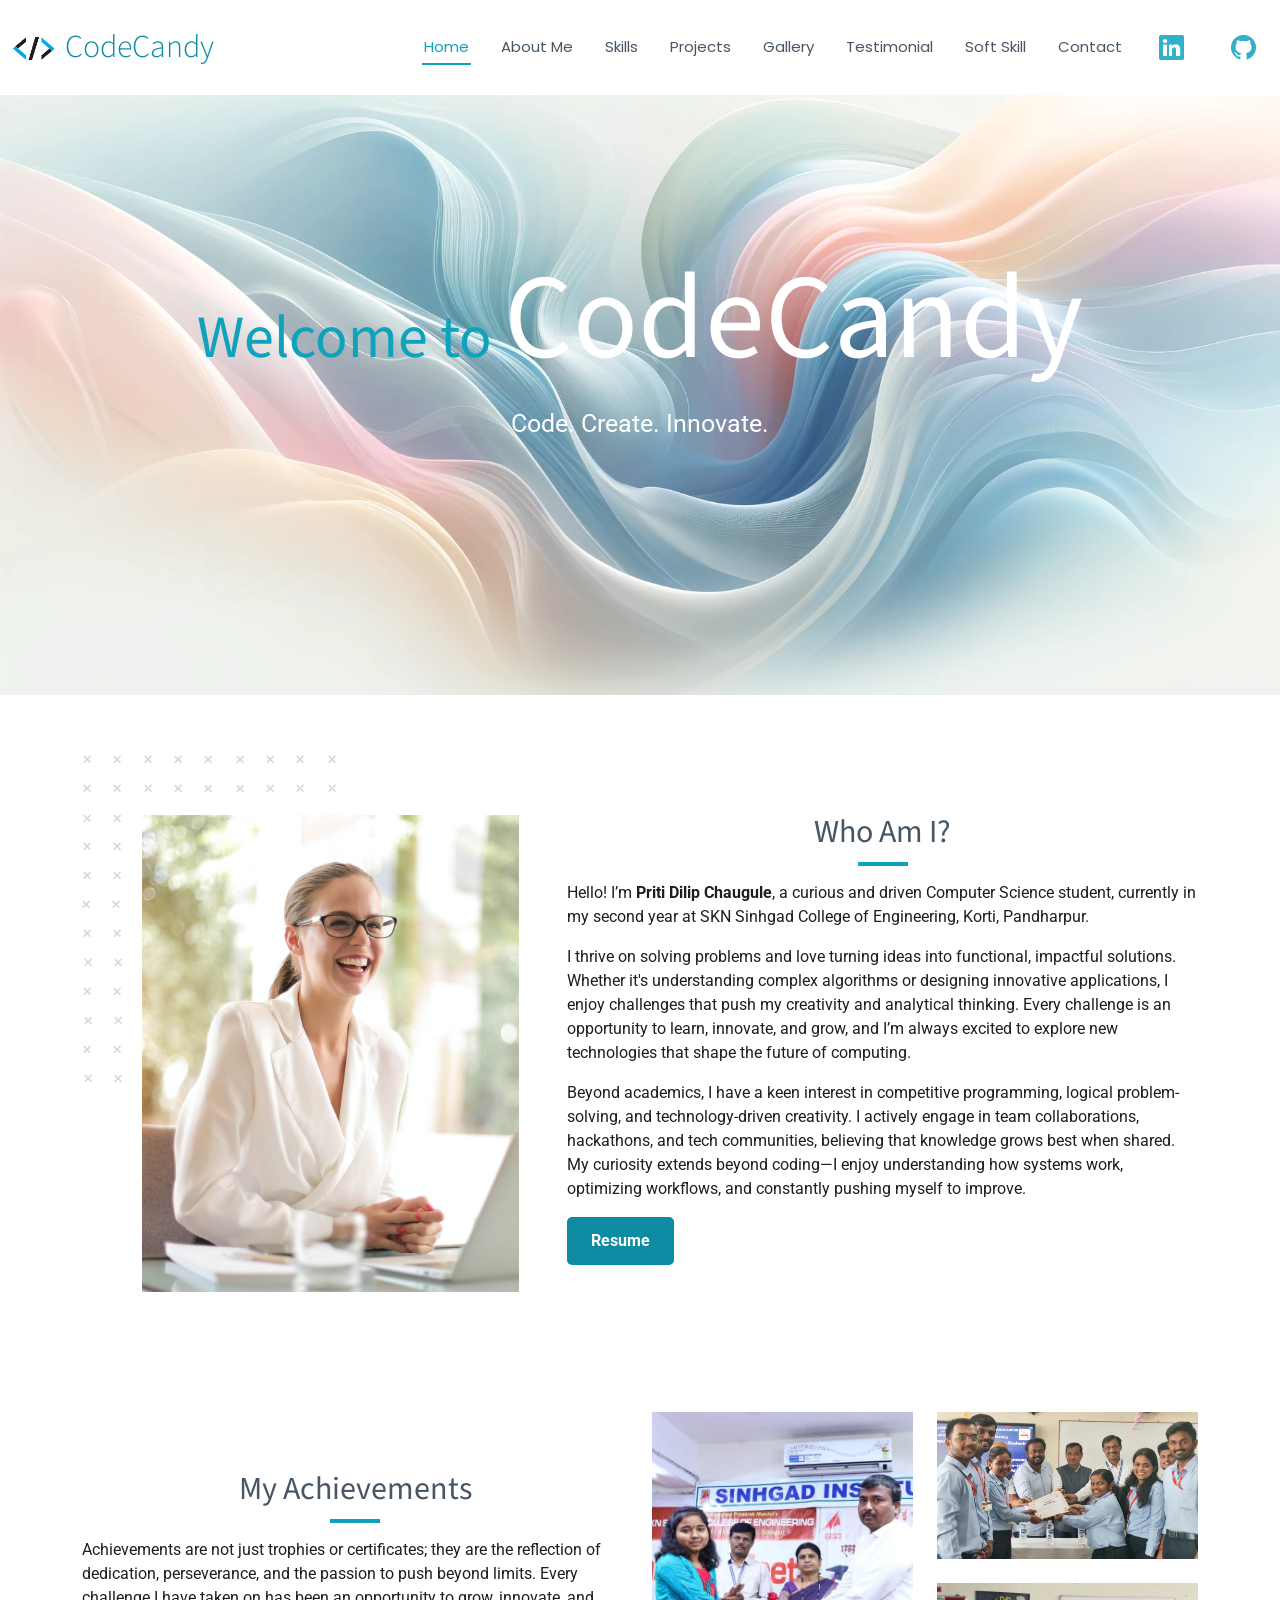
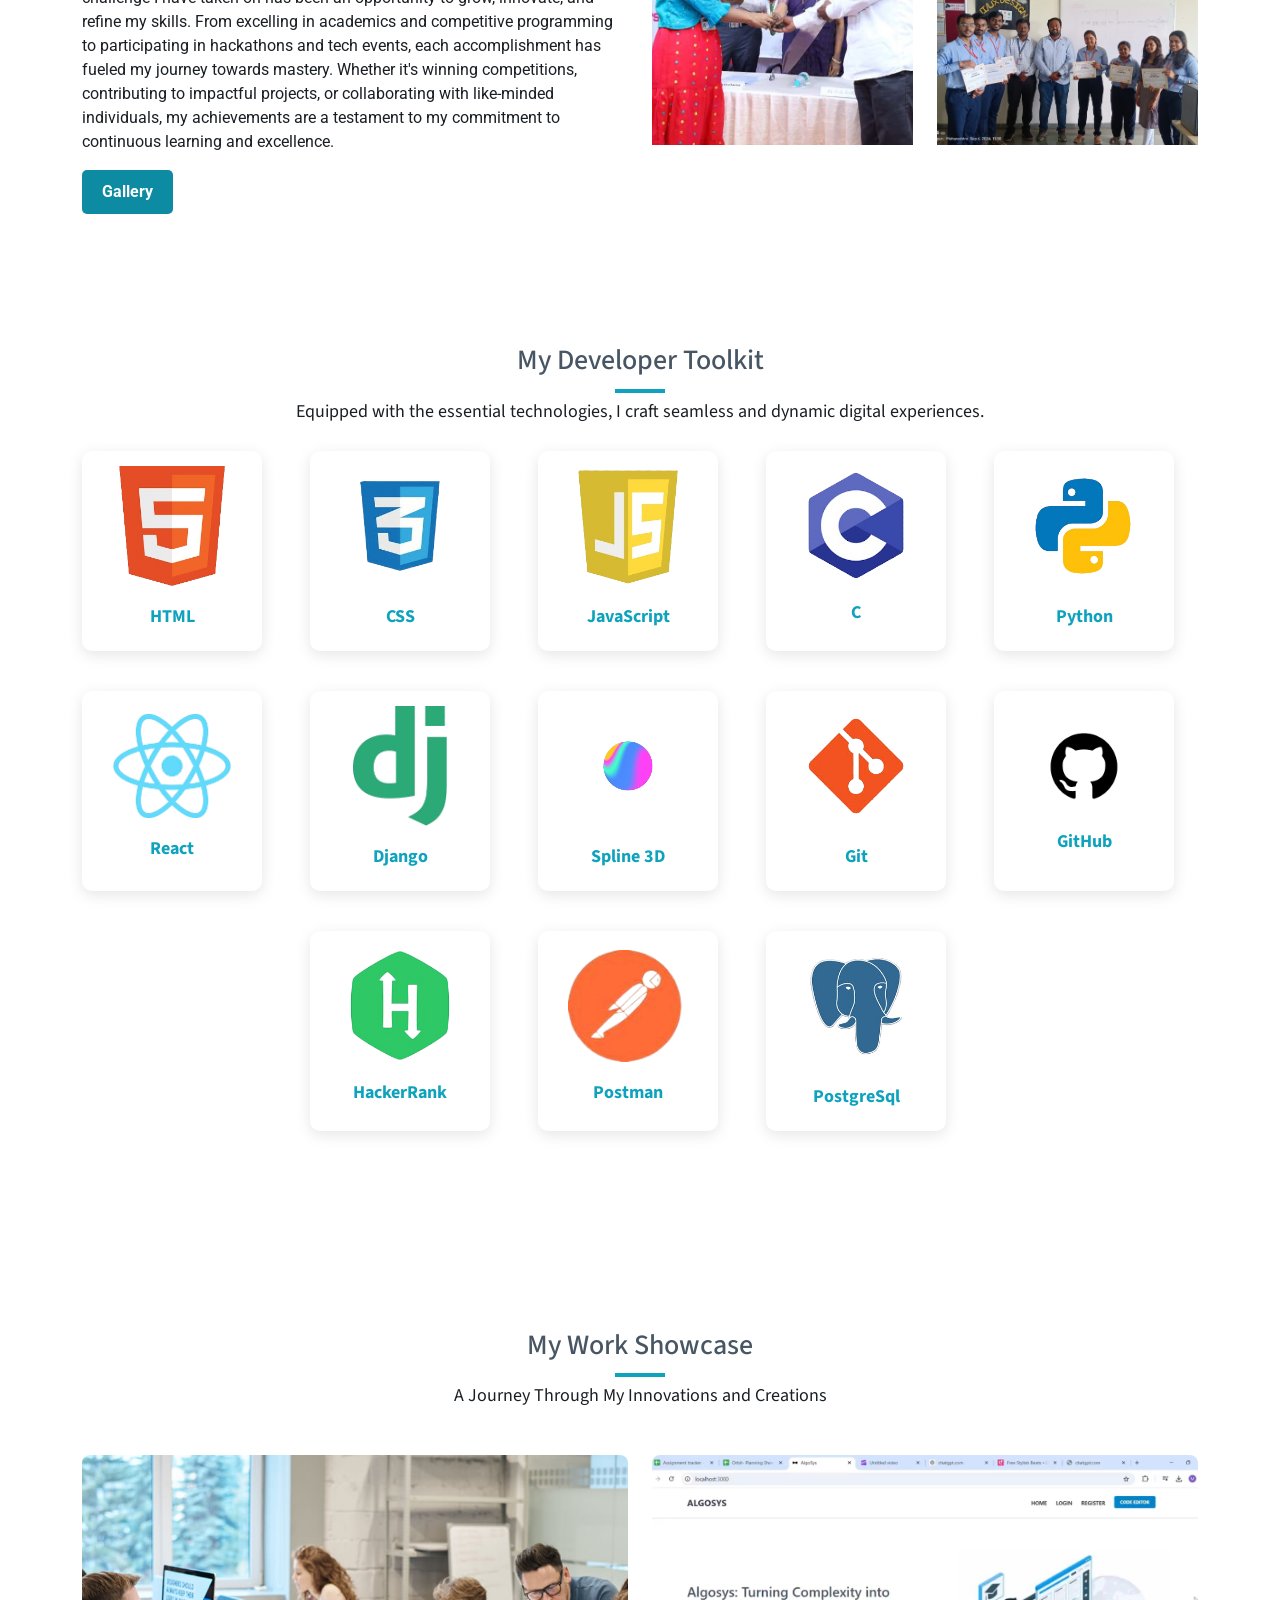
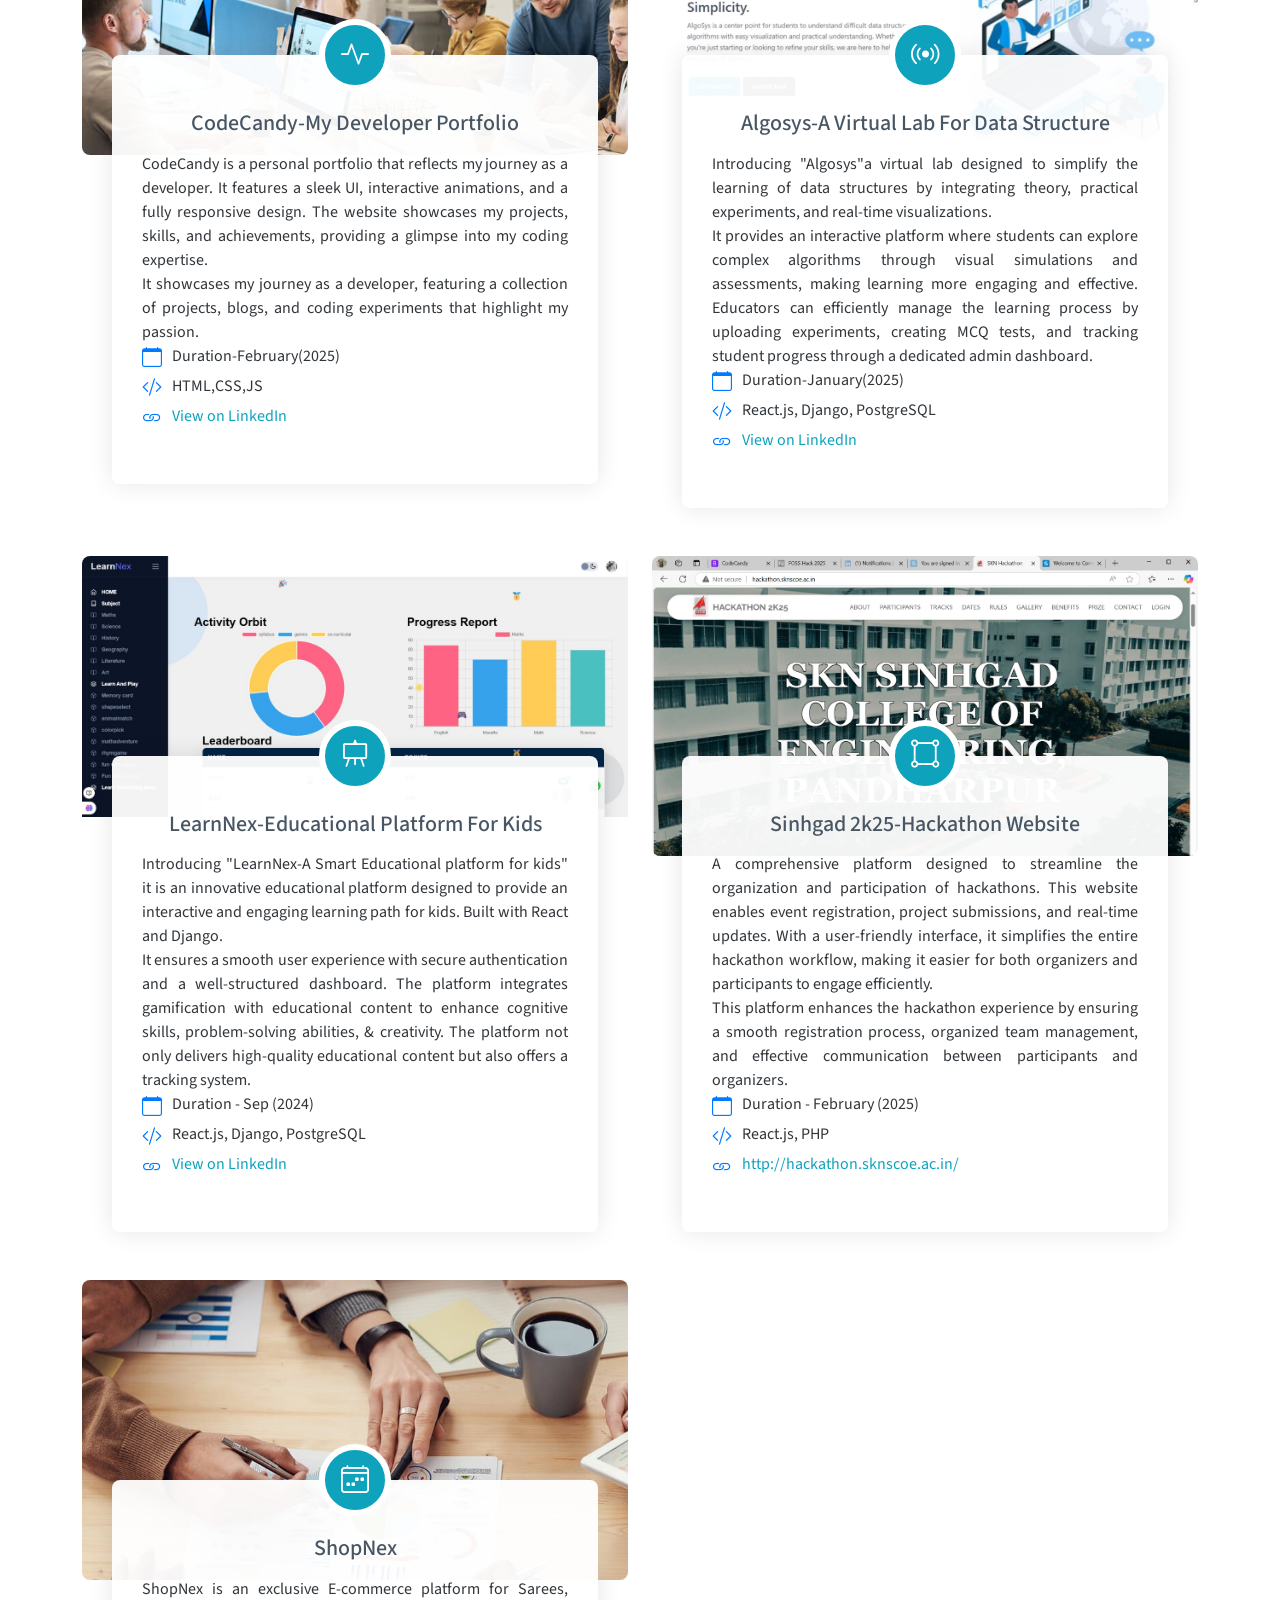
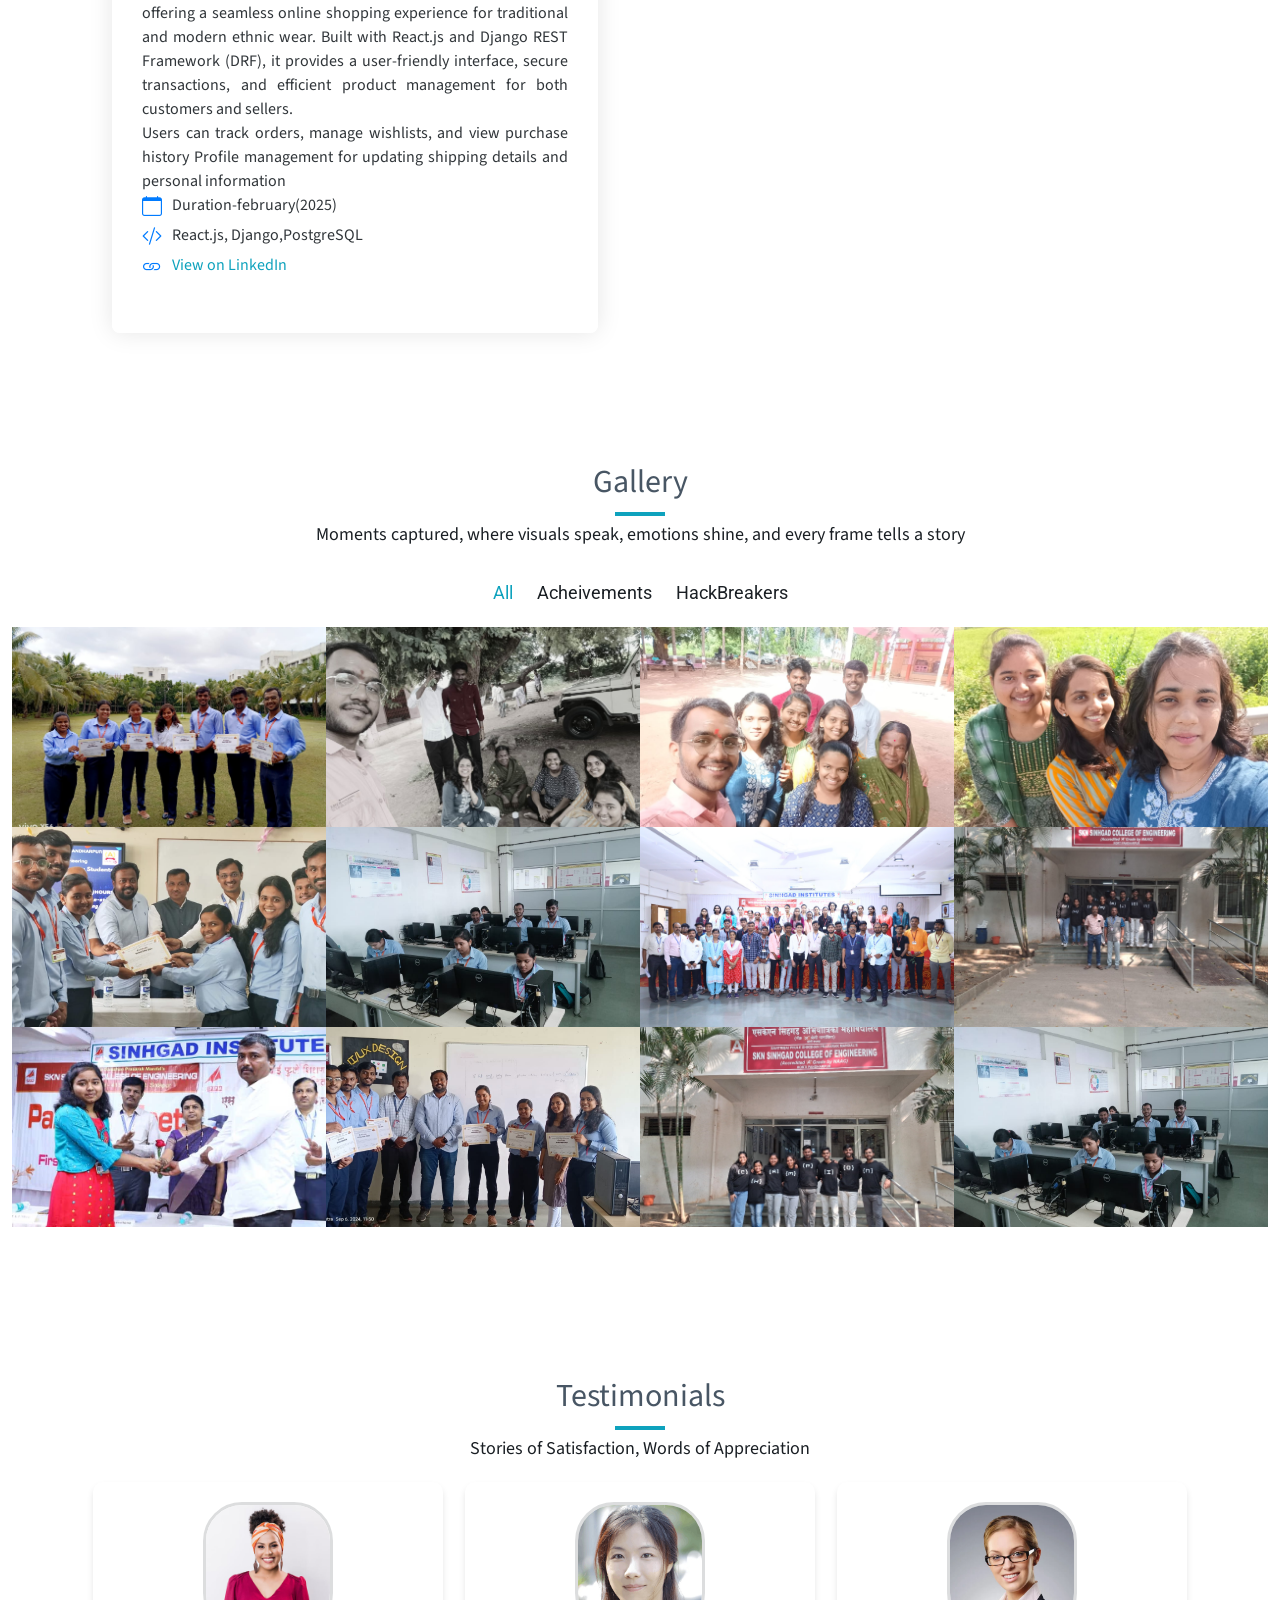
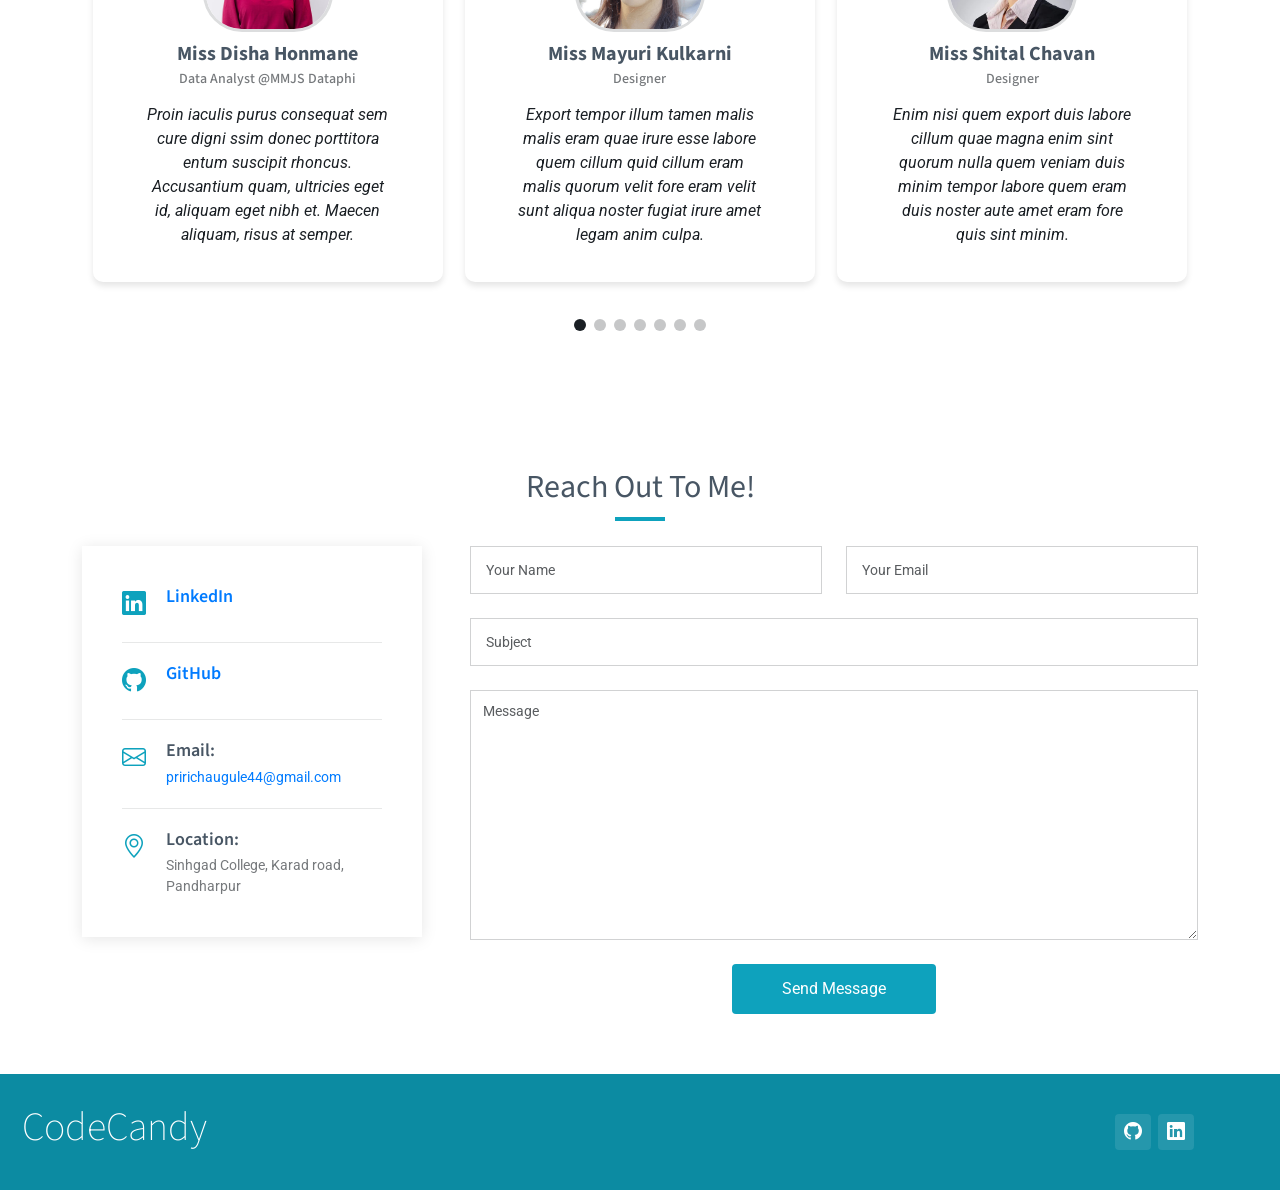
==== index.html @ 4301bd03 "my portfolio" ====
<!DOCTYPE html>
<html lang="en">

<head>
  <meta charset="utf-8">
  <meta content="width=device-width, initial-scale=1.0" name="viewport">
  <title>CodeCandy</title>
  <meta name="description" content="">
  <meta name="keywords" content="">

  <!-- Favicons -->
  <link href="assets/img/fevicon2.png" rel="icon">
  <link href="assets/img/apple-touch-icon.png" rel="apple-touch-icon">

  <!-- Fonts -->
  <link href="https://fonts.googleapis.com" rel="preconnect">
  <link href="https://fonts.gstatic.com" rel="preconnect" crossorigin>
  <link href="https://fonts.googleapis.com/css2?family=Roboto:ital,wght@0,100;0,300;0,400;0,500;0,700;0,900;1,100;1,300;1,400;1,500;1,700;1,900&family=Poppins:ital,wght@0,100;0,200;0,300;0,400;0,500;0,600;0,700;0,800;0,900;1,100;1,200;1,300;1,400;1,500;1,600;1,700;1,800;1,900&family=Source+Sans+Pro:ital,wght@0,200;0,300;0,400;0,600;0,700;0,900;1,200;1,300;1,400;1,600;1,700;1,900&display=swap" rel="stylesheet">

  <!-- Vendor CSS Files -->
  <link href="assets/vendor/bootstrap/css/bootstrap.min.css" rel="stylesheet">
  <link href="assets/vendor/bootstrap-icons/bootstrap-icons.css" rel="stylesheet">
  <link href="assets/vendor/aos/aos.css" rel="stylesheet">
  <link href="assets/vendor/glightbox/css/glightbox.min.css" rel="stylesheet">
  <link href="assets/vendor/swiper/swiper-bundle.min.css" rel="stylesheet">

  <!-- Main CSS File -->
  <link href="assets/css/main.css" rel="stylesheet">

  <!-- =======================================================
  * Template Name: HeroBiz
  * Template URL: https://bootstrapmade.com/herobiz-bootstrap-business-template/
  * Updated: Aug 07 2024 with Bootstrap v5.3.3
  * Author: BootstrapMade.com
  * License: https://bootstrapmade.com/license/
  ======================================================== -->
</head>

<body class="index-page">

  <header id="header" class="header d-flex align-items-center sticky-top">
    <div class="container-fluid position-relative d-flex align-items-center justify-content-between">

      <a href="index.html" class="logo d-flex align-items-center me-auto me-xl-0">
        <!-- Uncomment the line below if you also wish to use an image logo -->
        <img src="assets/img/fevicon2.png" alt="">
       
        <h1 class="sitename">CodeCandy</h1>
        
      </a>

      <nav id="navmenu" class="navmenu">
        <ul>
          <li><a href="#hero" class="active">Home<br></a></li>
          <li><a href="#about">About Me</a></li>
          <li><a href="#featured-services">Skills</a></li>
          <li><a href="#services">Projects</a></li>
          <li><a href="#portfolio">Gallery</a></li>
          
          <li><a href="#testimonials">Testimonial</a></li>
          <li><a href="#team">Soft Skill</a></li>
          <li><a href="#contact">Contact</a></li>

          <li class="info-item d-flex">
            <a href="https://www.linkedin.com/in/priti-chaugule-2966872a4/" target="_blank" style="text-decoration: none; color: inherit;">
              <i class="bi bi-linkedin flex-shrink-0" style="font-size: 25px;"></i> <!-- Increased size -->
            </a>
          </li>
          <li class="info-item d-flex">
            <a href="https://github.com/pritiC1" target="_blank" style="text-decoration: none; color: inherit;">
              <i class="bi bi-github flex-shrink-0" style="font-size: 25px;"></i> <!-- Increased size -->
            </a>
          </li>
          
        </ul>
        <i class="mobile-nav-toggle d-xl-none bi bi-list"></i>
      </nav>

      
    </div>
  </header>

  <main class="main">

    <!-- Hero Section -->
    <section id="hero" class="hero section">

      <div class="container d-flex flex-column justify-content-center align-items-center text-center position-relative" data-aos="zoom-out">
        
        <h1><b>Welcome to</b> <span><b>CodeCandy</b></span></h1>
        <p>Code. Create. Innovate. </p>
        <div class="d-flex">
          
        </div>
      </div>

    </section><!-- /Hero Section -->

    
    <!-- About Section -->
    <section id="about" class="about section">

      <!-- Section Title -->
      

      <div class="container" data-aos="fade-up">

        <div class="row g-4 g-lg-5" data-aos="fade-up" data-aos-delay="200">

          <div class="col-lg-5">
            <div class="about-img">
              <img src="assets/img/about-portrait.jpg" class="img-fluid" alt="">
            </div>
          </div>

          <div class="col-lg-7">
          <div class="container section-title" data-aos="fade-up">
              <h3 class="pt-0 pt-lg-5"><b>Who Am I?</b></h3>
          </div><!-- End Section Title -->
          

          

            <!-- Tab Content -->
            <div class="tab-content">

              <div class="tab-pane fade show active" id="about-tab1">

                <p >Hello! I’m <b>Priti Dilip Chaugule</b>, a curious and driven Computer Science student, currently in my second year at SKN Sinhgad College of Engineering, Korti, Pandharpur.
                </p>

                
                <p>I thrive on solving problems and love turning ideas into functional, impactful solutions. Whether it's understanding complex algorithms or designing innovative applications, I enjoy challenges that push my creativity and analytical thinking. Every challenge is an opportunity to learn, innovate, and grow, and I’m always excited to explore new technologies that shape the future of computing.
                </p>

                
                <p>Beyond academics, I have a keen interest in competitive programming, logical problem-solving, and technology-driven creativity. I actively engage in team collaborations, hackathons, and tech communities, believing that knowledge grows best when shared. My curiosity extends beyond coding—I enjoy understanding how systems work, optimizing workflows, and constantly pushing myself to improve.
                </p>
                <a class="btn-getstarted get-started-btn" href="index.html#about">Resume</a>

<!-- CSS -->
<style>
  .get-started-btn {
    display: inline-block;
    background: color-mix(in srgb, var(--accent-color) 90%, black 15%);
    color: white;
    padding: 12px 24px;
    border-radius: 5px;
    text-decoration: none;
    font-weight: bold;
    transition: background 0.3s ease-in-out;
  }

  .get-started-btn:hover {
    background: color-mix(in srgb, var(--accent-color) 80%, black 20%);
  }
</style>

                
              </div><!-- End Tab 1 Content -->

              
            </div>

          </div>

        </div>

      </div>

    </section><!-- /About Section -->

    <section id="about" class="about section">
      <div class="container">
        <div class="row gy-4">
    
          <!-- Content Section (Left) -->
          <div class="col-lg-6 content" data-aos="fade-up" data-aos-delay="100">
            
            <div class="container section-title" data-aos="fade-up">
              <h3 class="pt-0 pt-lg-5"><b>My Achievements</b></h3>
          </div><!-- End Section Title -->
          
            
    
            <p >
              Achievements are not just trophies or certificates; they are the reflection of dedication, perseverance, and the passion to push beyond limits. Every challenge I have taken on has been an opportunity to grow, innovate, and refine my skills. From excelling in academics and competitive programming to participating in hackathons and tech events, each accomplishment has fueled my journey towards mastery. Whether it's winning competitions, contributing to impactful projects, or collaborating with like-minded individuals, my achievements are a testament to my commitment to continuous learning and excellence. 
            </p>
            
            <a href="#portfolio" class="read-more gallery-btn"><span>Gallery</span></i></a>

          </div>
    
          <!-- Image Section (Right) -->
          <div class="col-lg-6 about-images" data-aos="fade-up" data-aos-delay="200">
            <div class="row gy-4">
              <div class="col-lg-6">
                <img  src="assets/img/priti.jpg" class="img-fluid taller-img" alt=""> <!-- Increased Height -->
              </div>
              <div class="col-lg-6">
                <div class="row gy-4">
                  <div class="col-lg-12">
                    <img src="assets/img/achievement.jpeg" class="img-fluid" alt="">
                  </div>
                  <div class="col-lg-12">
                    <img src="assets/img/hack1.jpg" class="img-fluid" alt="">
                  </div>
                </div>
              </div>
            </div>
          </div>
    
        </div>
      </div>
    </section>
    
    <section id="featured-services" class="featured-services section">
      <div class="container">
        <div class="container section-title" data-aos="fade-up">
          <h3>My Developer Toolkit</h3>
          <p>Equipped with the essential technologies, I craft seamless and dynamic digital experiences.</p>
        </div><!-- End Section Title -->
    
        <div class="row gy-5">
          <div class="col-xl-2 col-md-4 d-flex align-items-stretch" data-aos="fade-up" data-aos-delay="100">
            <div class="service-item position-relative text-center">
              <img src="assets/img/html.png" class="img-fluid service-icon" alt="">
              <h4><a href="#" class="stretched-link">HTML</a></h4>
            </div>
          </div><!-- End Service Item -->
    
          <div class="col-xl-2 col-md-4 d-flex align-items-stretch" data-aos="fade-up" data-aos-delay="200">
            <div class="service-item position-relative text-center">
              <img src="assets/img/css.png" class="img-fluid service-icon" alt="">
              <h4><a href="#" class="stretched-link">CSS</a></h4>
            </div>
          </div><!-- End Service Item -->
    
          <div class="col-xl-2 col-md-4 d-flex align-items-stretch" data-aos="fade-up" data-aos-delay="300">
            <div class="service-item position-relative text-center">
              <img src="assets/img/js.png" class="img-fluid service-icon" alt="">
              <h4><a href="#" class="stretched-link">JavaScript</a></h4>
            </div>
          </div><!-- End Service Item -->
    
          <div class="col-xl-2 col-md-4 d-flex align-items-stretch" data-aos="fade-up" data-aos-delay="400">
            <div class="service-item position-relative text-center">
              <img src="assets/img/c.png" class="img-fluid service-icon" alt="">
              <h4><a href="#" class="stretched-link">C</a></h4>
            </div>
          </div><!-- End Service Item -->
    
          <div class="col-xl-2 col-md-4 d-flex align-items-stretch" data-aos="fade-up" data-aos-delay="500">
            <div class="service-item position-relative text-center">
              <img src="assets/img/python.png" class="img-fluid service-icon" alt="">
              <h4><a href="#" class="stretched-link">Python</a></h4>
            </div>
          </div><!-- End Service Item -->
        </div>
    
        <div class="row gy-4">
          <div class="col-xl-2 col-md-4 d-flex align-items-stretch" data-aos="fade-up" data-aos-delay="100">
            <div class="service-item position-relative text-center">
              <img src="assets/img/react.png" class="img-fluid service-icon" alt="">
              <h4><a href="#" class="stretched-link">React</a></h4>
            </div>
          </div><!-- End Service Item -->
    
          <div class="col-xl-2 col-md-4 d-flex align-items-stretch" data-aos="fade-up" data-aos-delay="200">
            <div class="service-item position-relative text-center">
              <img src="assets/img/django.png" class="img-fluid service-icon" alt="">
              <h4><a href="#" class="stretched-link">Django</a></h4>
            </div>
          </div><!-- End Service Item -->
    
          <div class="col-xl-2 col-md-4 d-flex align-items-stretch" data-aos="fade-up" data-aos-delay="300">
            <div class="service-item position-relative text-center">
              <img src="assets/img/spline.png" class="img-fluid service-icon" alt="">
              <h4><a href="#" class="stretched-link">Spline 3D</a></h4>
            </div>
          </div><!-- End Service Item -->
    
          <div class="col-xl-2 col-md-4 d-flex align-items-stretch" data-aos="fade-up" data-aos-delay="400">
            <div class="service-item position-relative text-center">
              <img src="assets/img/git.png" class="img-fluid service-icon" alt="">
              <h4><a href="#" class="stretched-link">Git</a></h4>
            </div>
          </div><!-- End Service Item -->
    
          <div class="col-xl-2 col-md-4 d-flex align-items-stretch" data-aos="fade-up" data-aos-delay="500">
            <div class="service-item position-relative text-center">
              <img src="assets/img/github.png" class="img-fluid service-icon" alt="">
              <h4><a href="#" class="stretched-link">GitHub</a></h4>
            </div>
          </div><!-- End Service Item -->
        </div>
    
        <div class="row gy-4">
          <div class="col-xl-2 col-md-4 d-flex align-items-stretch" data-aos="fade-up" data-aos-delay="100">
            <div class="service-item position-relative text-center">
              <img src="assets/img/hackerrank.png" class="img-fluid service-icon" alt="">
              <h4><a href="#" class="stretched-link">HackerRank</a></h4>
            </div>
          </div><!-- End Service Item -->
    
          <div class="col-xl-2 col-md-4 d-flex align-items-stretch" data-aos="fade-up" data-aos-delay="200">
            <div class="service-item position-relative text-center">
              <img src="assets/img/postman.png" class="img-fluid service-icon" alt="">
              <h4><a href="#" class="stretched-link">Postman</a></h4>
            </div>
          </div><!-- End Service Item -->
    
          <div class="col-xl-2 col-md-4 d-flex align-items-stretch" data-aos="fade-up" data-aos-delay="300">
            <div class="service-item position-relative text-center">
              <img src="assets/img/postgresql.png" class="img-fluid service-icon" alt="">
              <h4><a href="#" class="stretched-link">PostgreSql</a></h4>
            </div>
          </div><!-- End Service Item -->
    
          <!-- <div class="col-xl-2 col-md-4 d-flex align-items-stretch" data-aos="fade-up" data-aos-delay="400">
            <div class="service-item position-relative text-center">
              <img src="assets/img/linux.png" class="img-fluid service-icon" alt="">
              <h4><a href="#" class="stretched-link">Linux</a></h4>
            </div>
          </div>End Service Item -->
     <!-- -->
          <!-- <div class="col-xl-2 col-md-4 d-flex align-items-stretch" data-aos="fade-up" data-aos-delay="500">
            <div class="service-item position-relative text-center">
              <img src="assets/img/sql.png" class="img-fluid service-icon" alt="">
              <h4><a href="#" class="stretched-link">SQL</a></h4>
            </div>
          </div>End Service Item --> 
        </div>
      </div>
    </section><!-- /Featured Services Section -->
    
    
    <section id="services" class="services section">

      <!-- Section Title -->
      <div class="container section-title" data-aos="fade-up">
        <h3 class="pt-0 pt-lg-5">My Work Showcase</h3>
        <p>A Journey Through My Innovations and Creations</p>
      </div><!-- End Section Title -->

      <div class="container" data-aos="fade-up" data-aos-delay="100">

        <div class="row gy-5">

          <div class="col-xl-6 col-md-6" data-aos="zoom-in" data-aos-delay="200">
            <div class="service-item">
              <div class="img">
                <img src="assets/img/services-1.jpg" class="img-fluid" alt="">
              </div>
              <div class="details position-relative">
                <div class="icon">
                  <i class="bi bi-activity"></i>
                </div>
                <a href="service-details.html" class="stretched-link">
                  <h3>CodeCandy-My Developer Portfolio</h3>
                </a>
                <p>CodeCandy is a personal portfolio that reflects my journey as a developer. It features a sleek UI, interactive animations, and a fully responsive design. The website showcases my projects, skills, and achievements, providing a glimpse into my coding expertise.</p>
                <p>It showcases my journey as a developer, featuring a collection of projects, blogs, and coding experiments that highlight my passion.</p>
                <div class="info-item d-flex">
                  <i class="bi bi-calendar flex-shrink-0"></i>
                  <div>
                    <p>Duration-February(2025)</p>
                  </div>
                </div><!-- End Info Item -->
                <div class="info-item d-flex">
                  <i class="bi bi-code-slash flex-shrink-0"></i>
                  <div>
                    <p>HTML,CSS,JS</p>
                  </div>
                </div><!-- End Info Item -->
                <div class="info-item d-flex">
                  <i class="bi bi-link flex-shrink-0"></i>
                  <div>
                    <p>
                      <a href="https://www.linkedin.com/posts/priti-chaugule-2966872a4_algosys-edtech-teamwork-activity-7275039753765339136-vEBN?utm_source=share&utm_medium=member_desktop&rcm=ACoAAEltQNIB-NLgAGtAGenwIMcCH0X5g4fhUXg" target="_blank" rel="noopener noreferrer">
                        View on LinkedIn
                      </a>
                    </p>
                  </div>
                </div><!-- End Info Item -->
              </div>
            </div>
          </div><!-- End Service Item -->

          <div class="col-xl-6 col-md-6" data-aos="zoom-in" data-aos-delay="300">
            <div class="service-item">
              <div class="img">
                <img src="assets/img/algosys.jpg" class="img-fluid" alt="">
              </div>
              <div class="details position-relative">
                <div class="icon">
                  <i class="bi bi-broadcast"></i>
                </div>
                <a href="service-details.html" class="stretched-link">
                  <h3>Algosys-A Virtual Lab For Data Structure</h3>
                </a>
                <p>Introducing "Algosys"a virtual lab designed to simplify the learning of data structures by integrating theory, practical experiments, and real-time visualizations.</p>
                <p></p>
                <p> It provides an interactive platform where students can explore complex algorithms through visual simulations and assessments, making learning more engaging and effective. Educators can efficiently manage the learning process by uploading experiments, creating MCQ tests, and tracking student progress through a dedicated admin dashboard.</p>
                <div class="info-item d-flex">
                  <i class="bi bi-calendar flex-shrink-0"></i>
                  <div>
                    <p>Duration-January(2025)</p>
                  </div>
                </div><!-- End Info Item -->
                <div class="info-item d-flex">
                  <i class="bi bi-code-slash flex-shrink-0"></i>
                  <div>
                    <p>React.js, Django, PostgreSQL</p>
                  </div>
                </div><!-- End Info Item -->
                <div class="info-item d-flex">
                  <i class="bi bi-link flex-shrink-0"></i>
                  <div>
                    <p>
                      <a href="https://www.linkedin.com/posts/priti-chaugule-2966872a4_algosys-edtech-teamwork-activity-7275039753765339136-vEBN?utm_source=share&utm_medium=member_desktop&rcm=ACoAAEltQNIB-NLgAGtAGenwIMcCH0X5g4fhUXg" target="_blank" rel="noopener noreferrer">
                        View on LinkedIn
                      </a>
                    </p>
                  </div>
                </div><!-- End Info Item -->
              </div>
            </div>
          </div><!-- End Service Item -->

          <div class="col-xl-6 col-md-6" data-aos="zoom-in" data-aos-delay="400">
            <div class="service-item">
              <div class="img">
                <img src="assets/img/learnex.jpg" class="img-fluid" alt="">
              </div>
              <div class="details position-relative">
                <div class="icon">
                  <i class="bi bi-easel"></i>
                </div>
                <a href="service-details.html" class="stretched-link">
                  <h3>LearnNex-Educational Platform For Kids</h3>
                </a>
                <p>Introducing "LearnNex-A Smart Educational platform for kids" it is an innovative educational platform designed to provide an interactive and engaging learning path for kids. Built with React and Django.</p>
                <p>It ensures a smooth user experience with secure authentication and a well-structured dashboard. The platform integrates gamification with educational content to enhance cognitive skills, problem-solving abilities, & creativity. The platform not only delivers high-quality educational content but also offers a tracking system.</p>
                <div class="info-item d-flex">
                  <i class="bi bi-calendar flex-shrink-0"></i>
                  <div>
                    <p>Duration - Sep (2024)</p>
                  </div>
                </div><!-- End Info Item -->
                <div class="info-item d-flex">
                  <i class="bi bi-code-slash flex-shrink-0"></i>
                  <div>
                    <p>React.js, Django, PostgreSQL</p>
                  </div>
                </div><!-- End Info Item -->
                <div class="info-item d-flex">
                  <i class="bi bi-link flex-shrink-0"></i>
                  <div>
                    <p>
                      <a href="https://www.linkedin.com/posts/priti-chaugule-2966872a4_algosys-edtech-teamwork-activity-7275039753765339136-vEBN?utm_source=share&utm_medium=member_desktop&rcm=ACoAAEltQNIB-NLgAGtAGenwIMcCH0X5g4fhUXg" target="_blank" rel="noopener noreferrer">
                        View on LinkedIn
                      </a>
                    </p>
                  </div>
                </div><!-- End Info Item -->
                
              </div>
            </div>
          </div><!-- End Service Item -->
          


          
          <div class="col-xl-6 col-md-6" data-aos="zoom-in" data-aos-delay="500">
            <div class="service-item">
              <div class="img">
                <img src="assets/img/sinhgad .jpg" class="img-fluid" alt="">
              </div>
              <div class="details position-relative">
                <div class="icon">
                  <i class="bi bi-bounding-box-circles"></i>
                </div>
                <h3>Sinhgad 2k25-Hackathon Website</h3>
                <p>A comprehensive platform designed to streamline the organization and participation of hackathons. This website enables event registration, project submissions, and real-time updates. With a user-friendly interface, it simplifies the entire hackathon workflow, making it easier for both organizers and participants to engage efficiently.</p>
                <p>This platform enhances the hackathon experience by ensuring a smooth registration process, organized team management, and effective communication between participants and organizers.</p>
                <div class="info-item d-flex">
                  <i class="bi bi-calendar flex-shrink-0"></i>
                  <div>
                    <p>Duration - February (2025)</p>
                  </div>
                </div><!-- End Info Item -->
                <div class="info-item d-flex">
                  <i class="bi bi-code-slash flex-shrink-0"></i>
                  <div>
                    <p>React.js, PHP</p>
                  </div>
                </div><!-- End Info Item -->
                <div class="info-item d-flex">
                  <i class="bi bi-link flex-shrink-0"></i>
                  <div>
                    <p>
                      <a href=" http://hackathon.sknscoe.ac.in/" 
                         target="_blank" 
                         rel="noopener noreferrer">
                        http://hackathon.sknscoe.ac.in/
                      </a>
                    </p>
                  </div>
                </div><!-- End Info Item -->
              </div>
            </div>
          </div><!-- End Service Item -->
          

          <div class="col-xl-6 col-md-6" data-aos="zoom-in" data-aos-delay="600">
            <div class="service-item">
              <div class="img">
                <img src="assets/img/services-5.jpg" class="img-fluid" alt="">
              </div>
              <div class="details position-relative">
                <div class="icon">
                  <i class="bi bi-calendar4-week"></i>
                </div>
                <a href="service-details.html" class="stretched-link">
                  <h3>ShopNex</h3>
                </a>
                <p>ShopNex is an exclusive E-commerce platform for Sarees, offering a seamless online shopping experience for traditional and modern ethnic wear. Built with React.js and Django REST Framework (DRF), it provides a user-friendly interface, secure transactions, and efficient product management for both customers and sellers.</p>
                <p>Users can track orders, manage wishlists, and view purchase history
                  Profile management for updating shipping details and personal information</p>
                  <div class="info-item d-flex">
                    <i class="bi bi-calendar flex-shrink-0"></i>
                    <div>
                      <p>Duration-february(2025)</p>
                    </div>
                  </div><!-- End Info Item -->
                  <div class="info-item d-flex">
                    <i class="bi bi-code-slash flex-shrink-0"></i>
                    <div>
                      <p>React.js, Django,PostgreSQL</p>
                    </div>
                  </div><!-- End Info Item -->
                  <div class="info-item d-flex">
                    <i class="bi bi-link flex-shrink-0"></i>
                    <div>
                      <p>
                        <a href="https://www.linkedin.com/posts/priti-chaugule-2966872a4_algosys-edtech-teamwork-activity-7275039753765339136-vEBN?utm_source=share&utm_medium=member_desktop&rcm=ACoAAEltQNIB-NLgAGtAGenwIMcCH0X5g4fhUXg" target="_blank" rel="noopener noreferrer">
                          View on LinkedIn
                        </a>
                      </p>
                    </div>
                  </div><!-- End Info Item -->
                  <a href="service-details.html" class="stretched-link"></a>
                </div>
              </div>
            </div><!-- End Service Item -->
  

          <!-- <div class="col-xl-6 col-md-6" data-aos="zoom-in" data-aos-delay="700">
            <div class="service-item">
              <div class="img">
                <img src="assets/img/services-6.jpg" class="img-fluid" alt="">
              </div>
              <div class="details position-relative">
                <div class="icon">
                  <i class="bi bi-chat-square-text"></i>
                </div>
                <a href="service-details.html" class="stretched-link">
                  <h3>Dolori Architecto</h3>
                </a>
                <p>Hic molestias ea quibusdam eos. Fugiat enim doloremque aut neque non et debitis iure. Corrupti recusandae ducimus enim.</p>
                <a href="service-details.html" class="stretched-link"></a>
              </div>
            </div>
          </div>End Service Item -->

        </div>

      </div>

    </section><!-- /Services Section -->


    <!-- Portfolio Section -->
    <section id="portfolio" class="portfolio section">


      
      <!-- Section Title -->
      <div class="container">
        <div class="container section-title" data-aos="fade-up">
          <h3><b>Gallery</b></h3>
          <p>Moments captured, where visuals speak, emotions shine, and every frame tells a story</p>
        </div><!-- End Section Title -->
      </div>
      
      <div class="container-fluid">

        <div class="isotope-layout" data-default-filter="*" data-layout="masonry" data-sort="original-order">

          <ul class="portfolio-filters isotope-filters" data-aos="fade-up" data-aos-delay="100">
            <li data-filter="*" class="filter-active">All</li>
            <li data-filter=".filter-app">Acheivements</li>
            <li data-filter=".filter-product">HackBreakers</li>
          
          </ul><!-- End Portfolio Filters -->

          <div class="row g-0 isotope-container" data-aos="fade-up" data-aos-delay="200">

            <div class="col-xl-3 col-lg-4 col-md-6 portfolio-item isotope-item filter-product">
              <div class="portfolio-content h-100">
                <a href="assets/img/h1.jpeg" data-gallery="portfolio-gallery-app" class="glightbox preview-link">
                  <img src="assets/img/h1.jpeg" class="img-fluid" alt="">
                </a>
              </div>
            </div><!-- End Portfolio Item -->
            

            <div class="col-xl-3 col-lg-4 col-md-6 portfolio-item isotope-item filter-product">
              <div class="portfolio-content h-100">
                <a href="assets/img/1.jpeg" data-gallery="portfolio-gallery-product" class="glightbox preview-link">
                  <img src="assets/img/1.jpeg" class="img-fluid" alt="">
                </a>
              </div>
            </div><!-- End Portfolio Item -->
            
            <div class="col-xl-3 col-lg-4 col-md-6 portfolio-item isotope-item filter-product">
              <div class="portfolio-content h-100">
                <a href="assets/img/2.jpeg" data-gallery="portfolio-gallery-app" class="glightbox preview-link">
                  <img src="assets/img/2.jpeg" class="img-fluid" alt="">
                </a>
              </div>
            </div><!-- End Portfolio Item -->
            

            <div class="col-xl-3 col-lg-4 col-md-6 portfolio-item isotope-item filter-product">
              <div class="portfolio-content h-100">
                <a href="assets/img/3.jpeg" data-gallery="portfolio-gallery-product" class="glightbox preview-link">
                  <img src="assets/img/3.jpeg" class="img-fluid" alt="">
                </a>
              </div>
            </div><!-- End Portfolio Item -->
            

            <div class="col-xl-3 col-lg-4 col-md-6 portfolio-item isotope-item filter-app">
              <div class="portfolio-content h-100">
                <a href="assets/img/h2.jpeg" data-gallery="portfolio-gallery-app" class="glightbox preview-link">
                  <img src="assets/img/h2.jpeg" class="img-fluid" alt="">
                </a>
              </div>
            </div><!-- End Portfolio Item -->
            

            <div class="col-xl-3 col-lg-4 col-md-6 portfolio-item isotope-item filter-product">
              <div class="portfolio-content h-100">
                <a href="assets/img/h3.jpg" data-gallery="portfolio-gallery-product" class="glightbox preview-link">
                  <img src="assets/img/h3.jpg" class="img-fluid" alt="">
                </a>
              </div>
            </div><!-- End Portfolio Item -->
            

            <div class="col-xl-3 col-lg-4 col-md-6 portfolio-item isotope-item filter-app">
              <div class="portfolio-content h-100">
                <a href="assets/img/p1.jpg" data-gallery="portfolio-gallery-app" class="glightbox preview-link">
                  <img src="assets/img/p1.jpg" class="img-fluid" alt="">
                </a>
              </div>
            </div><!-- End Portfolio Item -->
            

            <div class="col-xl-3 col-lg-4 col-md-6 portfolio-item isotope-item filter-product">
              <div class="portfolio-content h-100">
                <a href="assets/img/h5.jpg" data-gallery="portfolio-gallery-product" class="glightbox preview-link">
                  <img src="assets/img/h5.jpg" class="img-fluid" alt="">
                </a>
              </div>
            </div><!-- End Portfolio Item -->
            

            <div class="col-xl-3 col-lg-4 col-md-6 portfolio-item isotope-item filter-app">
              <div class="portfolio-content h-100">
                <a href="assets/img/priti.jpg" data-gallery="portfolio-gallery-app" class="glightbox preview-link">
                  <img src="assets/img/priti.jpg" class="img-fluid" alt="">
                </a>
              </div>
            </div><!-- End Portfolio Item -->
            

            <div class="col-xl-3 col-lg-4 col-md-6 portfolio-item isotope-item filter-app">
              <div class="portfolio-content h-100">
                <a href="assets/img/h4.jpg" data-gallery="portfolio-gallery-app" class="glightbox preview-link">
                  <img src="assets/img/h4.jpg" class="img-fluid" alt="">
                </a>
              </div>
            </div><!-- End Portfolio Item -->
            
            <div class="col-xl-3 col-lg-4 col-md-6 portfolio-item isotope-item filter-product">
              <div class="portfolio-content h-100">
                <a href="assets/img/h6.jpg" data-gallery="portfolio-gallery-app" class="glightbox preview-link">
                  <img src="assets/img/h6.jpg" class="img-fluid" alt="">
                </a>
              </div>
            </div><!-- End Portfolio Item -->
            

            <div class="col-xl-3 col-lg-4 col-md-6 portfolio-item isotope-item filter-books">
              <div class="portfolio-content h-100">
                <a href="assets/img/h3.jpg" data-gallery="portfolio-gallery-product" class="glightbox preview-link">
                  <img src="assets/img/h3.jpg" class="img-fluid" alt="">
                </a>
              </div>
            </div><!-- End Portfolio Item -->
            

          </div><!-- End Portfolio Container -->

        </div>

      </div>

    </section><!-- /Portfolio Section -->


    
    
    

    <!-- Services Section -->
    
    <!-- Testimonials Section -->
    <section id="testimonials" class="testimonials section light-background">


      
        <div class="container section-title" data-aos="fade-up">
          <h3><b>Testimonials</b></h3>
          <p>Stories of Satisfaction, Words of Appreciation</p>
      </div><!-- End Section Title -->
     
      <div class="container" data-aos="fade-up" data-aos-delay="100">

        <div class="swiper init-swiper">
          <script type="application/json" class="swiper-config">
            {
              "loop": true,
              "speed": 600,
              "autoplay": {
                "delay": 5000
              },
              "slidesPerView": "auto",
              "pagination": {
                "el": ".swiper-pagination",
                "type": "bullets",
                "clickable": true
              },
              "breakpoints": {
                "320": {
                  "slidesPerView": 1,
                  "spaceBetween": 40
                },
                "1200": {
                  "slidesPerView": 3,
                  "spaceBetween": 1
                }
              }
            }
          </script>
          <div class="swiper-wrapper">

            <div class="swiper-slide">
              <div class="testimonial-item">
                <div class="profile mt-auto">
                  <img src="assets/img/team/team-2.jpg" class="testimonial-img" alt="">
                  <h3>Miss Disha Honmane</h3>
                  <h4>Data Analyst @MMJS Dataphi</h4>
                  
                </div>
                <p>
                  Proin iaculis purus consequat sem cure digni ssim donec porttitora entum suscipit rhoncus. Accusantium quam, ultricies eget id, aliquam eget nibh et. Maecen aliquam, risus at semper.
                </p>
                
              </div>
            </div><!-- End testimonial item -->

            <div class="swiper-slide">
              <div class="testimonial-item">
                <div class="profile mt-auto">
                  <img src="assets/img/testimonials/testimonials-2.jpg" class="testimonial-img" alt="">
                  <h3>Miss Mayuri Kulkarni</h3>
                  <h4>Designer</h4>
                  
                </div>
                <p>
                  Export tempor illum tamen malis malis eram quae irure esse labore quem cillum quid cillum eram malis quorum velit fore eram velit sunt aliqua noster fugiat irure amet legam anim culpa.
                </p>
                
              </div>
            </div><!-- End testimonial item -->

            <div class="swiper-slide">
              <div class="testimonial-item">
                <div class="profile mt-auto">
                  <img src="assets/img/testimonials/testimonials-3.jpg" class="testimonial-img" alt="">
                  <h3></h3>
                  <h3>Miss Shital Chavan</h3>
                  <h4>Designer</h4>
                </div>
                <p>
                  Enim nisi quem export duis labore cillum quae magna enim sint quorum nulla quem veniam duis minim tempor labore quem eram duis noster aute amet eram fore quis sint minim.
                </p>
                
              </div>
            </div><!-- End testimonial item -->

            <div class="swiper-slide">
              <div class="testimonial-item">
                <div class="profile mt-auto">
                  <img src="assets/img/ranjit.jpg" class="testimonial-img" alt="">
                  <h3> Ranjit Chavan</h3>
                  <h4>TeamMate</h4>
                </div>
                <p>
                  Fugiat enim eram quae cillum dolore dolor amet nulla culpa multos export minim fugiat minim velit minim dolor enim duis veniam ipsum anim magna sunt elit fore quem dolore labore illum veniam.
                </p>
                
              </div>
            </div><!-- End testimonial item -->
            <div class="swiper-slide">
              <div class="testimonial-item">
                <div class="profile mt-auto">
                  <img src="assets/img/vaibhav.jpg" class="testimonial-img" alt="">
                  <h3>Vaibhav Survase</h3>
                  <h4>TeamMate</h4>
                </div>
                <p>
                  Fugiat enim eram quae cillum dolore dolor amet nulla culpa multos export minim fugiat minim velit minim dolor enim duis veniam ipsum anim magna sunt elit fore quem dolore labore illum veniam.
                </p>
                
              </div>
            </div><!-- End testimonial item -->
            <div class="swiper-slide">
              <div class="testimonial-item">
                <div class="profile mt-auto">
                  <img src="assets/img/sumit2.jpg" class="testimonial-img" alt="">
                  <h3>Sumit Sangave</h3>
                  <h4>Freelancer</h4>
                </div>
                <p>
                  Fugiat enim eram quae cillum dolore dolor amet nulla culpa multos export minim fugiat minim velit minim dolor enim duis veniam ipsum anim magna sunt elit fore quem dolore labore illum veniam.
                </p>
                
              </div>
            </div><!-- End testimonial item -->

            <div class="swiper-slide">
              <div class="testimonial-item">
                <div class="profile mt-auto">
                  <img src="assets/img/yash.jpg" class="testimonial-img" alt="">
                  <h3>Yash Munureddy<h3>
                  <h4>TeamMate</h4>
                </div>
                <p>
                  Quis quorum aliqua sint quem legam fore sunt eram irure aliqua veniam tempor noster veniam enim culpa labore duis sunt culpa nulla illum cillum fugiat legam esse veniam culpa fore nisi cillum quid.
                </p>
                
              </div>
            </div><!-- End testimonial item -->

          </div>
          <div class="swiper-pagination"></div>
        </div>

      </div>

    </section><!-- /Testimonials Section -->

    
   
    
    <!-- Team Section -->
    <!-- <section id="team" class="team section"> -->

      <!-- Section Title -->
      <!-- <div class="container section-title" data-aos="fade-up">
        <h3><b>Soft Skill</b></h3>
        <p>Stories of Satisfaction, Words of Appreciation</p>
    </div>End Section Title -->
   <!-- >- -->

      <!-- <div class="container" data-aos="fade-up" data-aos-delay="100">

        <div class="row gy-5"> -->

          <!-- <div class="col-xl-4 col-md-6 d-flex" data-aos="zoom-in" data-aos-delay="200">
            <div class="team-member">
              
              <div class="member-info">
                
                <h4>Walter White</h4>
                <p>Problem-Solving</p>
                
             </div>
            </div>
          </div>End Team Member -->

          <!-- <div class="col-xl-4 col-md-6 d-flex" data-aos="zoom-in" data-aos-delay="400">
            <div class="team-member">
              
              <div class="member-info">
                
                <h4>Sarah Jhonson</h4>
                <span>Product Manager</span>
              </div>
            </div>
          </div>End Team Member -->

          <!-- <div class="col-xl-4 col-md-6 d-flex" data-aos="zoom-in" data-aos-delay="600">
            <div class="team-member">
              <div class="member-info">
                <h4>William Anderson</h4>
                <span>CTO</span>
              </div>
            </div>
          </div>End Team Member -->

        <!-- </div>

      </div>

    </section>/Team Section -->

    <!-- Recent Posts Section -->
    <!-- <section id="recent-posts" class="recent-posts section"> -->

      <!-- Section Title -->
      <!-- <div class="container section-title" data-aos="fade-up">
        <h2>Recent Blog Posts</h2>
        <p>Necessitatibus eius consequatur ex aliquid fuga eum quidem sint consectetur velit</p>
      </div>End Section Title -->

      <!-- <div class="container">

        <div class="row gy-4">

          <div class="col-xl-4 col-md-6" data-aos="fade-up" data-aos-delay="100">
            <article>

              <div class="post-img">
                <img src="assets/img/blog/blog-1.jpg" alt="" class="img-fluid">
              </div>

              <p class="post-category">Politics</p>

              <h2 class="title">
                <a href="blog-details.html">Dolorum optio tempore voluptas dignissimos</a>
              </h2>

              <div class="d-flex align-items-center">
                <img src="assets/img/blog/blog-author.jpg" alt="" class="img-fluid post-author-img flex-shrink-0">
                <div class="post-meta">
                  <p class="post-author">Maria Doe</p>
                  <p class="post-date">
                    <time datetime="2022-01-01">Jan 1, 2022</time>
                  </p>
                </div>
              </div>

            </article> -->
          <!-- </div>End post list item -->

          <!-- <div class="col-xl-4 col-md-6" data-aos="fade-up" data-aos-delay="200">
            <article>

              <div class="post-img">
                <img src="assets/img/blog/blog-2.jpg" alt="" class="img-fluid">
              </div>

              <p class="post-category">Sports</p>

              <h2 class="title">
                <a href="blog-details.html">Nisi magni odit consequatur autem nulla dolorem</a>
              </h2>

              <div class="d-flex align-items-center">
                <img src="assets/img/blog/blog-author-2.jpg" alt="" class="img-fluid post-author-img flex-shrink-0">
                <div class="post-meta">
                  <p class="post-author">Allisa Mayer</p>
                  <p class="post-date">
                    <time datetime="2022-01-01">Jun 5, 2022</time>
                  </p>
                </div>
              </div>

            </article>
          </div>End post list item -->

          <!-- <div class="col-xl-4 col-md-6" data-aos="fade-up" data-aos-delay="300">
            <article>

              <div class="post-img">
                <img src="assets/img/blog/blog-3.jpg" alt="" class="img-fluid">
              </div>

              <p class="post-category">Entertainment</p>

              <h2 class="title">
                <a href="blog-details.html">Possimus soluta ut id suscipit ea ut in quo quia et soluta</a>
              </h2> -->

              <!-- <div class="d-flex align-items-center">
                <img src="assets/img/blog/blog-author-3.jpg" alt="" class="img-fluid post-author-img flex-shrink-0">
                <div class="post-meta">
                  <p class="post-author">Mark Dower</p>
                  <p class="post-date">
                    <time datetime="2022-01-01">Jun 22, 2022</time>
                  </p>
                </div>
              </div> -->

            <!-- </article>
          </div>End post list item -->

        <!-- </div>End recent posts list -->

      <!-- </div>

    </section>/Recent Posts Section -->

    <!-- Contact Section -->
    <section id="contact" class="contact section">

      <!-- Section Title -->
      <div class="container section-title" data-aos="fade-up">
        <h3><b>Reach Out To Me!</b></h3>
        
      </div><!-- End Section Title -->

      
      <div class="container" data-aos="fade">

        <div class="row gy-5 gx-lg-5">

          <div class="col-lg-4">

            <div class="info">

              <div class="info-item d-flex">
                <a href="https://www.linkedin.com/in/priti-chaugule-2966872a4/" target="_blank" style="text-decoration: none; color: inherit;">
                  <i class="bi bi-linkedin flex-shrink-0"></i>
                </a>
                <div>
                  <h4>
                    <a href="https://www.linkedin.com/in/priti-chaugule-2966872a4/" target="_blank" style="text-decoration: none; color: #007bff;">LinkedIn</a>
                  </h4>
                </div>
              </div><!-- End LinkedIn -->


              <div class="info-item d-flex">
                <a href="https://github.com/pritiC1" target="_blank" style="text-decoration: none; color: inherit;">
                  <i class="bi bi-github flex-shrink-0"></i>
                </a>
                <div>
                  <h4>
                    <a href="https://github.com/pritiC1" target="_blank" style="text-decoration: none; color: #007bff;">GitHub</a>
                  </h4>
                </div>
              </div><!-- End GitHub -->


              <!-- Email (Copy on Click) -->
              <div class="info-item d-flex">
                <i class="bi bi-envelope flex-shrink-0"></i>
                <div>
                  <h4>Email:</h4>
                  <p id="email" style="cursor: pointer; color: #007bff;" onclick="copyEmail()">pririchaugule44@gmail.com</p>
                </div>
              </div><!-- End Info Item -->

              <!-- Location -->
              <div class="info-item d-flex">
                <i class="bi bi-geo-alt flex-shrink-0"></i>
                <div>
                  <h4>Location:</h4>
                  <p >Sinhgad College, Karad road, Pandharpur</p>
                </div>
              </div><!-- End Info Item -->
      
            </div>

          </div>

          <div class="col-lg-8">
            <form action="forms/contact.php" method="post" role="form" class="php-email-form">
              <div class="row">
                <div class="col-md-6 form-group">
                  <input type="text" name="name" class="form-control" id="name" placeholder="Your Name" required="">
                </div>
                <div class="col-md-6 form-group mt-3 mt-md-0">
                  <input type="email" class="form-control" name="email" id="email" placeholder="Your Email" required="">
                </div>
              </div>
              <div class="form-group mt-3">
                <input type="text" class="form-control" name="subject" id="subject" placeholder="Subject" required="">
              </div>
              <div class="form-group mt-3">
                <textarea class="form-control" name="message" placeholder="Message" required=""></textarea>
              </div>
              <div class="my-3">
                <div class="loading">Loading</div>
                <div class="error-message"></div>
                <div class="sent-message">Your message has been sent. Thank you!</div>
              </div>
              <div class="text-center"><button type="submit">Send Message</button></div>
            </form>
          </div><!-- End Contact Form -->

        </div>

      </div>

    </section><!-- /Contact Section -->
    <script>
      function copyEmail() {
        const emailText = "prtchaugule@gmail.com";
        navigator.clipboard.writeText(emailText).then(() => {
          alert("Email copied successfully!");
        }).catch(err => {
          console.error("Failed to copy email: ", err);
        });
      }
    </script>
    
    <!-- CSS for Icons -->
    <style>
      .info-item i {
        color: #007bff; /* Same color for all icons */
        font-size: 20px;
        margin-right: 10px;
      }
    </style>
  </main>

  <footer id="footer" class="footer dark-background">

    

    <div class="copyright text-center">
      <div class="container d-flex flex-column flex-lg-row justify-content-center justify-content-lg-between align-items-center">

        <div class="d-flex flex-column align-items-center align-items-lg-start">
          <div>
            <h1 class="site" style="color:#ffff">CodeCandy</h1>
          </div>
          
        </div>

        <div class="social-links order-first order-lg-last mb-3 mb-lg-0">
          <a href="https://github.com/pritiC1"><i class="bi bi-github"></i></a>
          <a href="https://www.linkedin.com/in/priti-chaugule-2966872a4/"><i class="bi bi-linkedin"></i></a>
        </div>

      </div>
    </div>

  </footer>

  <!-- Scroll Top -->
  <a href="#" id="scroll-top" class="scroll-top d-flex align-items-center justify-content-center"><i class="bi bi-arrow-up-short"></i></a>

  <!-- Preloader -->
  <div id="preloader"></div>

  <!-- Vendor JS Files -->
  <script src="assets/vendor/bootstrap/js/bootstrap.bundle.min.js"></script>
  <script src="assets/vendor/php-email-form/validate.js"></script>
  <script src="assets/vendor/aos/aos.js"></script>
  <script src="assets/vendor/glightbox/js/glightbox.min.js"></script>
  <script src="assets/vendor/swiper/swiper-bundle.min.js"></script>
  <script src="assets/vendor/imagesloaded/imagesloaded.pkgd.min.js"></script>
  <script src="assets/vendor/isotope-layout/isotope.pkgd.min.js"></script>

  <!-- Main JS File -->
  <script src="assets/js/main.js"></script>

</body>

</html>
---- assets/css/main.css ----
/**
* Template Name: HeroBiz
* Template URL: https://bootstrapmade.com/herobiz-bootstrap-business-template/
* Updated: Aug 07 2024 with Bootstrap v5.3.3
* Author: BootstrapMade.com
* License: https://bootstrapmade.com/license/
*/

/*--------------------------------------------------------------
# Font & Color Variables
# Help: https://bootstrapmade.com/color-system/
--------------------------------------------------------------*/
/* Fonts */


:root {
  --default-font: "Roboto",  system-ui, -apple-system, "Segoe UI", Roboto, "Helvetica Neue", Arial, "Noto Sans", "Liberation Sans", sans-serif, "Apple Color Emoji", "Segoe UI Emoji", "Segoe UI Symbol", "Noto Color Emoji";
  --heading-font: "Source Sans Pro",  sans-serif;
  --nav-font: "Poppins",  sans-serif;
}

/* Global Colors - The following color variables are used throughout the website. Updating them here will change the color scheme of the entire website */
:root { 
  --background-color: #ffffff; /* Background color for the entire website, including individual sections */
  --default-color: #1a1f24; /* Default color used for the majority of the text content across the entire website */
  --heading-color: #485664; /* Color for headings, subheadings and title throughout the website */
  --accent-color: #0ea2bd; /* Accent color that represents your brand on the website. It's used for buttons, links, and other elements that need to stand out */
  --surface-color: #ffffff; /* The surface color is used as a background of boxed elements within sections, such as cards, icon boxes, or other elements that require a visual separation from the global background. */
  --contrast-color: #ffffff; /* Contrast color for text, ensuring readability against backgrounds of accent, heading, or default colors. */
}

/* Nav Menu Colors - The following color variables are used specifically for the navigation menu. They are separate from the global colors to allow for more customization options */
:root {
  --nav-color: #485664;  /* The default color of the main navmenu links */
  --nav-hover-color: #0ea2bd; /* Applied to main navmenu links when they are hovered over or active */
  --nav-mobile-background-color: #ffffff; /* Used as the background color for mobile navigation menu */
  --nav-dropdown-background-color: #ffffff; /* Used as the background color for dropdown items that appear when hovering over primary navigation items */
  --nav-dropdown-color: #485664; /* Used for navigation links of the dropdown items in the navigation menu. */
  --nav-dropdown-hover-color: #0ea2bd; /* Similar to --nav-hover-color, this color is applied to dropdown navigation links when they are hovered over. */
}

/* Color Presets - These classes override global colors when applied to any section or element, providing reuse of the sam color scheme. */

.light-background {
  --background-color: #eef0f2;
  --surface-color: #ffffff;
}

.dark-background {
  --background-color: #3a4753;
  --default-color: #ffffff;
  --heading-color: #ffffff;
  --surface-color: #4f6171;
  --contrast-color: #ffffff;
}

/* Smooth scroll */
:root {
  scroll-behavior: smooth;
}

/*--------------------------------------------------------------
# General Styling & Shared Classes
--------------------------------------------------------------*/
body {
  color: var(--default-color);
  background-color: var(--background-color);
  font-family: var(--default-font);
}
.sitename {
  color: color-mix(in srgb, var(--accent-color) 90%, black 15%);
  font-weight: bold;
  transition: color 0.3s ease-in-out;
}

.sitename:hover {
  color: var(--accent-color); /* Optional: Adds hover effect */
}

a {
  color: var(--accent-color);
  text-decoration: none;
  transition: 0.3s;
}

a:hover {
  color: color-mix(in srgb, var(--accent-color), transparent 25%);
  text-decoration: none;
}

h1,
h2,
h3,
h4,
h5,
h6 {
  color: var(--heading-color);
  font-family: var(--heading-font);
}

/* Pulsating Play Button
------------------------------*/
.pulsating-play-btn {
  width: 94px;
  height: 94px;
  background: radial-gradient(var(--accent-color) 50%, color-mix(in srgb, var(--accent-color), transparent 75%) 52%);
  border-radius: 50%;
  display: block;
  position: relative;
  overflow: hidden;
}

.pulsating-play-btn:before {
  content: "";
  position: absolute;
  width: 120px;
  height: 120px;
  animation-delay: 0s;
  animation: pulsate-play-btn 2s;
  animation-direction: forwards;
  animation-iteration-count: infinite;
  animation-timing-function: steps;
  opacity: 1;
  border-radius: 50%;
  border: 5px solid color-mix(in srgb, var(--accent-color), transparent 30%);
  top: -15%;
  left: -15%;
  background: rgba(198, 16, 0, 0);
}

.pulsating-play-btn:after {
  content: "";
  position: absolute;
  left: 50%;
  top: 50%;
  transform: translateX(-40%) translateY(-50%);
  width: 0;
  height: 0;
  border-top: 10px solid transparent;
  border-bottom: 10px solid transparent;
  border-left: 15px solid #fff;
  z-index: 100;
  transition: all 400ms cubic-bezier(0.55, 0.055, 0.675, 0.19);
}

.pulsating-play-btn:hover:before {
  content: "";
  position: absolute;
  left: 50%;
  top: 50%;
  transform: translateX(-40%) translateY(-50%);
  width: 0;
  height: 0;
  border: none;
  border-top: 10px solid transparent;
  border-bottom: 10px solid transparent;
  border-left: 15px solid #fff;
  z-index: 200;
  animation: none;
  border-radius: 0;
}

.pulsating-play-btn:hover:after {
  border-left: 15px solid var(--accent-color);
  transform: scale(20);
}

@keyframes pulsate-play-btn {
  0% {
    transform: scale(0.6, 0.6);
    opacity: 1;
  }

  100% {
    transform: scale(1, 1);
    opacity: 0;
  }
}

/* PHP Email Form Messages
------------------------------*/
.php-email-form .error-message {
  display: none;
  background: #df1529;
  color: #ffffff;
  text-align: left;
  padding: 15px;
  margin-bottom: 24px;
  font-weight: 600;
}

.php-email-form .sent-message {
  display: none;
  color: #ffffff;
  background: #059652;
  text-align: center;
  padding: 15px;
  margin-bottom: 24px;
  font-weight: 600;
}

.php-email-form .loading {
  display: none;
  background: var(--surface-color);
  text-align: center;
  padding: 15px;
  margin-bottom: 24px;
}

.php-email-form .loading:before {
  content: "";
  display: inline-block;
  border-radius: 50%;
  width: 24px;
  height: 24px;
  margin: 0 10px -6px 0;
  border: 3px solid var(--accent-color);
  border-top-color: var(--surface-color);
  animation: php-email-form-loading 1s linear infinite;
}

@keyframes php-email-form-loading {
  0% {
    transform: rotate(0deg);
  }

  100% {
    transform: rotate(360deg);
  }
}

/*--------------------------------------------------------------
# Global Header
--------------------------------------------------------------*/
.header {
  color: var(--default-color);
  background-color: var(--background-color);
  padding: 20px 0;
  transition: all 0.5s;
  z-index: 997;
}


.header .logo {
  line-height: 1;
  
  
}

.header .logo img {
  max-height: 30px;
  margin-right: 8px;
}

/* Apply the same color as the 'Send Message' button */
.header .logo h1 {
  font-size: 32px;
  font-weight: 300;
  margin: 0;
  color: color-mix(in srgb, var(--accent-color) 90%, black 15%);
  transition: color 0.3s ease-in-out;
}

.header .logo h1:hover {
  color: var(--accent-color); /* Optional hover effect */
}

.header .logo span {
  color: var(--accent-color);
  font-weight: 400;
  font-size: 34px;
  margin-left: 2px;
}

.header .btn-getstarted,
.header .btn-getstarted:focus {
  color: var(--contrast-color);
  background: var(--accent-color);
  font-size: 14px;
  padding: 8px 26px;
  margin: 0;
  border-radius: 4px;
  transition: 0.3s;
}

.header .btn-getstarted:hover,
.header .btn-getstarted:focus:hover {
  color: var(--contrast-color);
  background: color-mix(in srgb, var(--accent-color), transparent 15%);
}

@media (max-width: 1200px) {
  .header .logo {
    order: 1;
  }

  .header .btn-getstarted {
    order: 2;
    margin: 0 15px 0 0;
    padding: 6px 20px;
  }

  .header .navmenu {
    order: 3;
  }
}

.scrolled .header {
  box-shadow: 0px 0 18px rgba(0, 0, 0, 0.1);
}

/*--------------------------------------------------------------
# Navigation Menu
--------------------------------------------------------------*/
/* Desktop Navigation */
@media (min-width: 1200px) {
  .navmenu {
    padding: 0;
  }

  .navmenu ul {
    margin: 0;
    padding: 0;
    display: flex;
    list-style: none;
    align-items: center;
  }

  .navmenu li {
    position: relative;
  }

  .navmenu>ul>li {
    white-space: nowrap;
    padding: 15px 14px;
  }

  .navmenu>ul>li:last-child {
    padding-right: 0;
  }

  .navmenu a,
  .navmenu a:focus {
    color: var(--nav-color);
    font-size: 15px;
    padding: 0 2px;
    font-family: var(--nav-font);
    font-weight: 400;
    display: flex;
    align-items: center;
    justify-content: space-between;
    white-space: nowrap;
    transition: 0.3s;
    position: relative;
  }

  

  /* LinkedIn Icon */
.navmenu ul li.info-item a .bi-linkedin {
  color: color-mix(in srgb, var(--accent-color), transparent 15%); /* LinkedIn blue */
  
}

.navmenu ul li.info-item a:hover .bi-linkedin {
  color:color-mix(in srgb, var(--accent-color), transparent 15%); /* Darker shade of LinkedIn blue on hover */
}

/* GitHub Icon */
.navmenu ul li.info-item a .bi-github {
  color:color-mix(in srgb, var(--accent-color), transparent 15%);; /* GitHub dark color */
}

.navmenu ul li.info-item a:hover .bi-github {
  color:color-mix(in srgb, var(--accent-color), transparent 15%);; /* Darker shade of GitHub color on hover */
}

/* Adjust navbar icon size for mobile */
@media (max-width: 768px) {
  .navmenu ul li.info-item a {
    font-size: 20px; /* Reduce icon size on smaller screens */
  }
}

  .navmenu a i,
  .navmenu a:focus i {
    font-size: 12px;
    line-height: 0;
    margin-left: 5px;
    transition: 0.3s;
  }


  .navmenu>ul>li>a:before {
    content: "";
    position: absolute;
    width: 100%;
    height: 2px;
    bottom: -6px;
    left: 0;
    background-color: var(--nav-hover-color);
    visibility: hidden;
    width: 0px;
    transition: all 0.3s ease-in-out 0s;
  }

  .navmenu a:hover:before,
  .navmenu li:hover>a:before,
  .navmenu .active:before {
    visibility: visible;
    width: 100%;
  }

  .navmenu li:hover>a,
  .navmenu .active,
  .navmenu .active:focus {
    color: var(--nav-hover-color);
  }

  .navmenu .dropdown ul {
    margin: 0;
    padding: 10px 0;
    background: var(--nav-dropdown-background-color);
    display: block;
    position: absolute;
    visibility: hidden;
    left: 14px;
    top: 130%;
    opacity: 0;
    transition: 0.3s;
    border-radius: 4px;
    z-index: 99;
    box-shadow: 0px 0px 30px rgba(0, 0, 0, 0.1);
  }

  .navmenu .dropdown ul li {
    min-width: 200px;
  }

  .navmenu .dropdown ul a {
    padding: 10px 20px;
    font-size: 15px;
    text-transform: none;
    color: var(--nav-dropdown-color);
  }

  .navmenu .dropdown ul a i {
    font-size: 12px;
  }

  .navmenu .dropdown ul a:hover,
  .navmenu .dropdown ul .active:hover,
  .navmenu .dropdown ul li:hover>a {
    color: var(--nav-dropdown-hover-color);
  }

  .navmenu .dropdown:hover>ul {
    opacity: 1;
    top: 100%;
    visibility: visible;
  }

  .navmenu .dropdown .dropdown ul {
    top: 0;
    left: -90%;
    visibility: hidden;
  }

  .navmenu .dropdown .dropdown:hover>ul {
    opacity: 1;
    top: 0;
    left: -100%;
    visibility: visible;
  }
}

/* Mobile Navigation */
@media (max-width: 1199px) {
  .mobile-nav-toggle {
    color: var(--nav-color);
    font-size: 28px;
    line-height: 0;
    margin-right: 10px;
    cursor: pointer;
    transition: color 0.3s;
  }

  .navmenu {
    padding: 0;
    z-index: 9997;
  }

  .navmenu ul {
    display: none;
    list-style: none;
    position: absolute;
    inset: 60px 20px 20px 20px;
    padding: 10px 0;
    margin: 0;
    border-radius: 6px;
    background-color: var(--nav-mobile-background-color);
    border: 1px solid color-mix(in srgb, var(--default-color), transparent 90%);
    box-shadow: none;
    overflow-y: auto;
    transition: 0.3s;
    z-index: 9998;
  }

  .navmenu a,
  .navmenu a:focus {
    color: var(--nav-dropdown-color);
    padding: 10px 20px;
    font-family: var(--nav-font);
    font-size: 17px;
    font-weight: 500;
    display: flex;
    align-items: center;
    justify-content: space-between;
    white-space: nowrap;
    transition: 0.3s;
  }

  .navmenu a i,
  .navmenu a:focus i {
    font-size: 12px;
    line-height: 0;
    margin-left: 5px;
    width: 30px;
    height: 30px;
    display: flex;
    align-items: center;
    justify-content: center;
    border-radius: 50%;
    transition: 0.3s;
    background-color: color-mix(in srgb, var(--accent-color), transparent 90%);
  }

  .navmenu a i:hover,
  .navmenu a:focus i:hover {
    background-color: var(--accent-color);
    color: var(--contrast-color);
  }

  .navmenu a:hover,
  .navmenu .active,
  .navmenu .active:focus {
    color: var(--nav-dropdown-hover-color);
  }

  .navmenu .active i,
  .navmenu .active:focus i {
    background-color: var(--accent-color);
    color: var(--contrast-color);
    transform: rotate(180deg);
  }

  .navmenu .dropdown ul {
    position: static;
    display: none;
    z-index: 99;
    padding: 10px 0;
    margin: 10px 20px;
    background-color: var(--nav-dropdown-background-color);
    transition: all 0.5s ease-in-out;
  }

  .navmenu .dropdown ul ul {
    background-color: rgba(33, 37, 41, 0.1);
  }

  .navmenu .dropdown>.dropdown-active {
    display: block;
    background-color: rgba(33, 37, 41, 0.03);
  }

  .mobile-nav-active {
    overflow: hidden;
  }

  .mobile-nav-active .mobile-nav-toggle {
    color: #fff;
    position: absolute;
    font-size: 32px;
    top: 15px;
    right: 15px;
    margin-right: 0;
    z-index: 9999;
  }

  .mobile-nav-active .navmenu {
    position: fixed;
    overflow: hidden;
    inset: 0;
    background: rgba(33, 37, 41, 0.8);
    transition: 0.3s;
  }

  .mobile-nav-active .navmenu>ul {
    display: block;
  }
}

/*--------------------------------------------------------------
# Global Footer
--------------------------------------------------------------*/
.footer {
  color: var(--default-color);
  background-color: color-mix(in srgb, var(--accent-color) 90%, black 15%);
  font-size: 14px;
  position: relative;
}

.footer .footer-top {
  color: color-mix(in srgb, var(--accent-color) 90%, black 15%);
  padding-top: 50px;
}

.footer .footer-about .logo {
  line-height: 1;
  margin-bottom: 25px;
}

.footer .footer-about .logo img {
  max-height: 40px;
  margin-right: 6px;
}

.footer .footer-about .logo span {
  color: var(--heading-color);
  font-family: var(--heading-font);
  font-size: 26px;
  font-weight: 700;
  letter-spacing: 1px;
}

.footer .footer-about p {
  font-size: 14px;
  font-family: var(--heading-font);
}

.footer h4 {
  font-size: 16px;
  font-weight: 600;
  position: relative;
  padding-bottom: 12px;
  margin-bottom: 15px;
}

.footer h4::after {
  content: "";
  position: absolute;
  display: block;
  width: 20px;
  height: 2px;
  background: var(--accent-color);
  bottom: 0;
  left: 0;
}

.footer .footer-links {
  margin-bottom: 30px;
}

.footer .footer-links ul {
  list-style: none;
  padding: 0;
  margin: 0;
}

.footer .footer-links ul i {
  padding-right: 2px;
  font-size: 12px;
  line-height: 0;
}

.footer .footer-links ul li {
  padding: 10px 0;
  display: flex;
  align-items: center;
}

.footer .footer-links ul li:first-child {
  padding-top: 0;
}

.footer .footer-links ul a {
  color: color-mix(in srgb, var(--default-color), transparent 30%);
  display: inline-block;
  line-height: 1;
}

.footer .footer-links ul a:hover {
  color: var(--accent-color);
}

.footer .footer-contact p {
  margin-bottom: 5px;
}

.footer .copyright {
  font-family: 'Source Sans Pro', sans-serif;
  padding: 30px 0;
}

.footer .copyright p {
  margin-bottom: 0;
}

.footer .credits {
  margin-top: 5px;
  font-size: 13px;
}

.footer .social-links a {
  font-size: 18px;
  display: inline-block;
  background: color-mix(in srgb, var(--default-color), transparent 90%);
  color: var(--contrast-color);
  line-height: 1;
  padding: 8px 0;
  
  margin-right: 4px;
  border-radius: 4px;
  text-align: center;
  width: 36px;
  height: 36px;
  transition: 0.3s;
}
.footer .site{
  font-family: 'Source Sans Pro', sans-serif;
  font-weight: 10;
  margin-left: -60px;
}
.footer .social-links a:hover {
  background: var(--accent-color);
  text-decoration: none;
}

/*--------------------------------------------------------------
# Preloader
--------------------------------------------------------------*/
#preloader {
  position: fixed;
  inset: 0;
  z-index: 9999;
  overflow: hidden;
  background-color: var(--background-color);
  transition: all 0.6s ease-out;
  width: 100%;
  height: 100vh;
}

#preloader:before,
#preloader:after {
  content: "";
  position: absolute;
  border: 4px solid var(--accent-color);
  border-radius: 50%;
  animation: animate-preloader 2s cubic-bezier(0, 0.2, 0.8, 1) infinite;
}

#preloader:after {
  animation-delay: -0.5s;
}

@keyframes animate-preloader {
  0% {
    width: 10px;
    height: 10px;
    top: calc(50% - 5px);
    left: calc(50% - 5px);
    opacity: 1;
  }

  100% {
    width: 72px;
    height: 72px;
    top: calc(50% - 36px);
    left: calc(50% - 36px);
    opacity: 0;
  }
}

/*--------------------------------------------------------------
# Scroll Top Button
--------------------------------------------------------------*/
.scroll-top {
  position: fixed;
  visibility: hidden;
  opacity: 0;
  right: 15px;
  bottom: 15px;
  z-index: 99999;
  background-color: var(--accent-color);
  width: 40px;
  height: 40px;
  border-radius: 4px;
  transition: all 0.4s;
}

.scroll-top i {
  font-size: 24px;
  color: var(--contrast-color);
  line-height: 0;
}

.scroll-top:hover {
  background-color: color-mix(in srgb, var(--accent-color), transparent 20%);
  color: var(--contrast-color);
}

.scroll-top.active {
  visibility: visible;
  opacity: 1;
}

/*--------------------------------------------------------------
# Disable aos animation delay on mobile devices
--------------------------------------------------------------*/
@media screen and (max-width: 768px) {
  [data-aos-delay] {
    transition-delay: 0 !important;
  }
}

/*--------------------------------------------------------------
# Global Page Titles & Breadcrumbs
--------------------------------------------------------------*/
.page-title {
  --background-color: color-mix(in srgb, var(--default-color), transparent 96%);
  color: var(--default-color);
  background-color: var(--background-color);
  padding: 25px 0;
  position: relative;
}

.page-title h1 {
  font-size: 28px;
  font-weight: 300;
}

.page-title .breadcrumbs ol {
  display: flex;
  flex-wrap: wrap;
  list-style: none;
  padding: 0;
  margin: 0;
  font-size: 14px;
}

.page-title .breadcrumbs ol li+li {
  padding-left: 10px;
}

.page-title .breadcrumbs ol li+li::before {
  content: "/";
  display: inline-block;
  padding-right: 10px;
  color: color-mix(in srgb, var(--default-color), transparent 70%);
}

/*--------------------------------------------------------------
# Global Sections
--------------------------------------------------------------*/
section,
.section {
  color: var(--default-color);
  background-color: var(--background-color);
  padding: 60px 0;
  scroll-margin-top: 100px;
  overflow: clip;
}

@media (max-width: 1199px) {

  section,
  .section {
    scroll-margin-top: 66px;
  }
}

/*--------------------------------------------------------------
# Global Section Titles
--------------------------------------------------------------*/
.section-title {
  text-align: center;
  padding-bottom:60px;
  font-family: "Source Sans Pro", sans-serif; 
  position: relative;
  margin-top: 10px;
}

.section-title h2 {
  font-size: 48px;
  font-weight: 300;
  margin-bottom: 15px;
}

.section-title p {
  margin-bottom: 0;
  font-family: "Source Sans Pro", sans-serif; 

}

/*--------------------------------------------------------------
# Hero Section
--------------------------------------------------------------*/
@keyframes floating {
  0% {
    transform: translateY(0);
  }
  50% {
    transform: translateY(-10px); /* Moves up */
  }
  100% {
    transform: translateY(0);
  }
}

#hero h1 {
  animation: floating 3s ease-in-out infinite; /* Adjust the duration and effect as needed */
  font-size: 60px;
  font-weight: 200;
  font-family:'Source Sans Pro' ;
  color:var(--accent-color);
  margin-top: -200px;
}

.hero {
  width: 100%;
  height: 600px;
  min-height: 50vh;
  position: relative;
  padding: 120px 0 60px 0;
  display: flex;
  align-items: center;
  background: url("../img/hero-bg-light.webp") center center;
  background-size: cover;
  color:var(--accent-color);
}


/* White Transparent Layer */
/* .hero::before {
  content: "";
  position: absolute;
  top: 0;
  left: 0;
  width: 100%;
  height: 100%;
  background: rgba(255, 255, 255, 0.5); /* 50% white transparency */
  /* z-index: 1;
} */
/* Ensuring the content appears above the overlay */
/* .hero .container {
  position: relative;
  z-index: 2;
} */ */

.hero h1 {
  margin: 0 0 10px 0;
  
}

.hero h1 span {
  font-size: 120px;
  font-family:'Source Sans Pro' ;
  font-weight: 200;
  
  color: #fff;
}
.hero p {
  color:#fff;

  margin: 5px 0 -40px 0;
  font-size: 25px;
  font-weight: 400;
}

.hero .btn-get-started {
  color: var(--contrast-color);
  background: var(--accent-color);
  font-family: var(--heading-font);
  font-weight: 400;
  font-size: 15px;
  letter-spacing: 1px;
  display: inline-block;
  padding: 10px 28px;
  border-radius: 4px;
  transition: 0.5s;
}

.hero .btn-get-started:hover {
  color: var(--contrast-color);
  background: color-mix(in srgb, var(--accent-color), transparent 15%);
}

.hero .btn-watch-video {
  font-size: 16px;
  transition: 0.5s;
  margin-left: 25px;
  color: var(--default-color);
  font-weight: 500;
}

.hero .btn-watch-video i {
  color: var(--accent-color);
  font-size: 32px;
  transition: 0.3s;
  line-height: 0;
  margin-right: 8px;
}

.hero .btn-watch-video:hover {
  color: var(--accent-color);
}

.hero .btn-watch-video:hover i {
  color: color-mix(in srgb, var(--accent-color), transparent 15%);
}

.hero .animated {
  margin-bottom: 60px;
  animation: up-down 2s ease-in-out infinite alternate-reverse both;
}

@media (min-width: 992px) {
  .hero .animated {
    max-width: 45%;
  }
}

@media (max-width: 991px) {
  .hero .animated {
    max-width: 60%;
  }
}

@media (max-width: 575px) {
  .hero .animated {
    max-width: 80%;
  }
}

@media (max-width: 640px) {
  .hero h1 {
    font-size: 28px;
    line-height: 36px;
  }

  .hero p {
    font-size: 18px;
    line-height: 24px;
    margin-bottom: 30px;
  }

  .hero .btn-get-started,
  .hero .btn-watch-video {
    font-size: 13px;
  }
}

@keyframes up-down {
  0% {
    transform: translateY(10px);
  }

  100% {
    transform: translateY(-10px);
  }
}

/*--------------------------------------------------------------
# Featured Services Section
--------------------------------------------------------------*/
.featured-services .service-item {
  background: #fff;
  padding: 30px;
  border-radius: 10px;
  text-align: center;
  font-family: 'Source Sans Pro', sans-serif;
  transition: all 0.3s ease-in-out;
  box-shadow: 0px 4px 15px rgba(0, 0, 0, 0.1);
  height: 200px; /* Ensuring same height for all */
  display: flex;
  flex-direction: column;
  font-weight: 300;
  font-size: 32px;
  margin-bottom: 20px;
  margin-top: 20px;
  align-items: center;
  justify-content: center;
  font-size: 32px;
}

.featured-services .service-item:hover {
  transform: translateY(-10px);
  box-shadow: 0px 8px 25px rgba(0, 0, 0, 0.2);
}

.featured-services .service-item h4 {
  font-size: 18px;
  font-weight: bold;
  margin-top: 20px;
}

/* Uniform image sizes */
.featured-services .service-icon {
  width: 120px;  /* Fixed width */
  height: 120px; /* Fixed height */
  object-fit: contain; /* Maintain proportions */
  transition: transform 0.3s ease-in-out;
}

.featured-services .service-item:hover .service-icon {
  transform: scale(1.1);
}

/* Ensuring equal height alignment */
.featured-services .row {
  display: flex;
  flex-wrap: wrap;
  justify-content: center;
}

/* Grid for 5 cards per row */
@media (min-width: 1200px) {  /* Extra large screens (desktop) */
  .featured-services .col-xl-2 {
    flex: 0 0 20%; /* 5 cards per row */
    max-width: 20%;
  }
}

@media (min-width: 768px) and (max-width: 1199px) {  /* Tablets */
  .featured-services .col-md-4 {
    flex: 0 0 33.33%; /* 3 cards per row */
    max-width: 33.33%;
  }
}

@media (max-width: 767px) {  /* Mobile screens */
  .featured-services .col-6 {
    flex: 0 0 50%; /* 2 cards per row */
    max-width: 50%;
  }
}

@media (max-width: 480px) {  /* Small mobile screens */
  .featured-services .col-12 {
    flex: 0 0 100%; /* 1 card per row */
    max-width: 100%;
  }
}

.featured-services .col-xl-3 {
  display: flex;
}
.featured-servises .section-title.stretched-link{
  font-family: 'Source Sans Pro', sans-serif;
  font-weight: 100;
}

/*--------------------------------------------------------------
# About Section
--------------------------------------------------------------*/
.about .about-img {
  position: relative;
  margin: 60px 0 0 60px;
}
.gallery-btn {
  display: inline-flex;
  align-items: center;
  background: color-mix(in srgb, var(--accent-color) 90%, black 15%);
  color: white; /* Text color */
  padding: 10px 20px;
  border-radius: 5px;
  text-decoration: none;
  font-weight: bold;
  transition: background 0.3s ease-in-out;
}

.gallery-btn i {
  margin-left: 8px;
  transition: transform 0.3s ease-in-out;
}

.gallery-btn:hover {
  background: color-mix(in srgb, var(--accent-color) 100%, black 20%);
}

.gallery-btn:hover i {
  transform: translateX(5px);
}

.about .about-img:before {
  position: absolute;
  inset: -60px 0 0 -60px;
  content: "";
  background: url("../img/about-bg.png") top left;
  background-repeat: no-repeat;
  z-index: 1;
}

.about .about-img img {
  position: relative;
  z-index: 2;
}

@media (max-width: 575px) {
  .about .about-img {
    margin: 30px 0 0 30px;
  }

  .about .about-img:before {
    inset: -30px 0 0 -30px;
  }
}


.about h3 {
  font-weight: 300;
  font-size: 32px;
  margin-bottom: 20px;
}

@media (max-width: 768px) {
  .about h3 {
    font-size: 28px;
  }
}

.about .nav-pills {
  border-bottom: 1px solid color-mix(in srgb, var(--default-color), transparent 85%);
}

.about .nav-pills li+li {
  margin-left: 40px;
}

.about .nav-link {
  background: none;
  font-size: 18px;
  font-weight: 400;
  color: var(--default-color);
  padding: 12px 0;
  margin-bottom: -2px;
  border-radius: 0;
}

.about .nav-link.active {
  color: var(--accent-color);
  background: none;
  border-bottom: 3px solid var(--accent-color);
}

@media (max-width: 575px) {
  .about .nav-link {
    font-size: 16px;
  }
}

.about .tab-content h4 {
  font-size: 18px;
  margin: 0;
  font-weight: 700;
  color: var(--default-color);
}

.about .tab-content i {
  font-size: 22px;
  line-height: 0;
  margin-right: 8px;
  color: var(--accent-color);
}

/*--------------------------------------------------------------
# Clients Section
--------------------------------------------------------------*/
.clients {
  padding: 20px 0;
}

.clients .client-logo {
  display: flex;
  justify-content: center;
  align-items: center;
  overflow: hidden;
}

.clients .client-logo img {
  padding: 20px 40px;
  max-width: 90%;
  transition: 0.3s;
  opacity: 0.5;
  filter: grayscale(100);
}

.clients .client-logo img:hover {
  filter: none;
  opacity: 1;
}

@media (max-width: 640px) {
  .clients .client-logo img {
    padding: 20px;
  }
}

/*--------------------------------------------------------------
# Onfocus Section
--------------------------------------------------------------*/
.onfocus {
  padding: 0;
}

.onfocus .video-play {
  min-height: 400px;
  background: linear-gradient(color-mix(in srgb, var(--background-color), transparent 90%), color-mix(in srgb, var(--background-color), transparent 75%)), url("../img/onfocus-video-bg.jpg") center center;
  background-size: cover;
}

.onfocus .content {
  background: linear-gradient(color-mix(in srgb, var(--background-color), transparent 90%), color-mix(in srgb, var(--background-color), transparent 75%)), url("../img/onfocus-content-bg.jpg") center center;
  background-size: cover;
  padding: 40px;
}

@media (min-width: 768px) {
  .onfocus .content {
    padding: 80px;
  }
}

.onfocus .content h3 {
  font-weight: 600;
  font-size: 32px;
}

.onfocus .content ul {
  list-style: none;
  padding: 0;
}

.onfocus .content ul li {
  padding-bottom: 10px;
}

.onfocus .content ul i {
  font-size: 20px;
  padding-right: 4px;
  color: var(--accent-color);
}

.onfocus .content p:last-child {
  margin-bottom: 0;
}

.onfocus .content .read-more {
  font-weight: 500;
  font-size: 16px;
  letter-spacing: 1px;
  padding: 12px 24px;
  border-radius: 5px;
  transition: 0.3s;
  display: -nline-flex;
  align-items: center;
  justify-content: center;
  color: var(--contrast-color);
  background: var(--accent-color);
}

.onfocus .content .read-more i {
  font-size: 18px;
  margin-left: 5px;
  line-height: 0;
  transition: 0.3s;
}

.onfocus .content .read-more:hover {
  background: color-mix(in srgb, var(--accent-color) 90%, black 15%);
  padding-right: 19px;
}

.onfocus .content .read-more:hover i {
  margin-left: 10px;
}

.onfocus .pulsating-play-btn {
  position: absolute;
  left: calc(50% - 47px);
  top: calc(50% - 47px);
}

/*--------------------------------------------------------------
# Features Section
--------------------------------------------------------------*/
.features .nav-tabs {
  border: 0;
}

.features .nav-link {
  background-color: var(--surface-color);
  color: var(--color-secondary);
  border: 0;
  padding: 25px 20px;
  box-shadow: 5px 5px 25px rgba(0, 0, 0, 0.1);
  border-radius: 0;
  display: flex;
  align-items: center;
  justify-content: center;
  flex-direction: column;
  transition: 0s;
  cursor: pointer;
  height: 100%;
}

.features .nav-link i {
  font-size: 32px;
  line-height: 0;
}

.features .nav-link h4 {
  font-size: 20px;
  font-weight: 600;
  margin: 10px 0 0 0;
}

.features .nav-link:hover {
  color: var(--accent-color);
}

.features .nav-link:hover,
.features .nav-link.active {
  transition: 0.3s;
  background: var(--accent-color);
  color: var(--contrast-color) !important;
  border-color: var(--accent-color);
}

.features .nav-link:hover h4,
.features .nav-link.active h4 {
  color: var(--contrast-color);
}

.features .nav-link:hover i,
.features .nav-link.active i {
  color: var(--contrast-color) !important;
}

.features .tab-content {
  margin-top: 30px;
}

.features .tab-pane.active {
  animation: fadeIn 0.5s ease-out;
}

.features .tab-pane h3 {
  font-weight: 600;
  font-size: 28px;
}

.features .tab-pane ul {
  list-style: none;
  padding: 0;
}

.features .tab-pane ul li {
  padding-bottom: 10px;
}

.features .tab-pane ul i {
  font-size: 24px;
  margin-right: 4px;
  color: var(--accent-color);
}

.features .tab-pane p:last-child {
  margin-bottom: 0;
}

/*--------------------------------------------------------------
# Services Section
--------------------------------------------------------------*/

.services .img {
  border-radius: 8px;
  overflow: hidden;
  height:300px;
}

.services .img img {
  transition: 0.6s;
}
.services.section-title h3{
  height:4px;
}
.services .section-title{
  margin-bottom:40px;
}
.services .details {
  background: color-mix(in srgb, var(--surface-color), transparent 5%);
  padding: 50px 30px;
  margin: -100px 30px 0 30px;
  transition: all ease-in-out 0.3s;
  position: relative;
  text-align: center;
  border-radius: 8px;
  box-shadow: 0px 0 25px rgba(0, 0, 0, 0.1);
  font-family: "Source Sans Pro", sans-serif;
}

.services .details .icon {
  margin: 0;
  width: 72px;
  height: 72px;
  background: var(--accent-color);
  color: var(--contrast-color);
  border: 6px solid var(--contrast-color);
  border-radius: 50px;
  display: flex;
  align-items: center;
  justify-content: center;
  margin-bottom: 20px;
  font-size: 28px;
  transition: ease-in-out 0.3s;
  position: absolute;
  top: -36px;
  left: calc(50% - 36px);
}

.services .details h3 {
  font-family: "Source Sans Pro", sans-serif;
  margin: 5px 0 15px 0;
  font-size: 22px;
  transition: ease-in-out 0.3s;
}

.services .details p {
  color: color-mix(in srgb, var(--default-color), transparent 10%);
  line-height: 24px;
  font-size: 16px;
  margin-bottom: 0;
  text-align: justify;
  text-justify: inter-word;

  

  
}

.services .service-item:hover .details h3 {
  color: var(--accent-color);
}

.services .service-item:hover .details .icon {
  background: var(--surface-color);
  border: 2px solid var(--accent-color);
}

.services .service-item:hover .details .icon i {
  color: var(--accent-color);
}

.services .service-item:hover .img img {
  transform: scale(1.2);
}

/*--------------------------------------------------------------
# Testimonials Section
--------------------------------------------------------------*/
.testimonials {
  padding: 80px 0;
  position: relative;

}


.testimonials:before {
  content: "";
  background: #ffff;
  position: absolute;
  inset: 0;
  z-index: 2;
}
.testimonials h3{
  font-weight: 300;
  font-size:32px;
}
.testimonials .testimonials-bg {
  position: absolute;
  inset: 0;
  display: block;
  width: 100%;
  height: 100%;
  object-fit: cover;
  z-index: 1;
}
.testimonials .section-title{
  height:40px;
  
}
.testimonials .container {
  position: relative;
  z-index: 3;
  margin-top:10px;
  margin-bottom:50px;
  
}

.testimonials .testimonials-carousel,
.testimonials .testimonials-slider {
  overflow: hidden;
}

.testimonials .testimonial-item {
  text-align: center;
  background: #fff; /* White background for the card */
  padding: 20px;
  border-radius: 10px;
  box-shadow: 0 4px 6px rgba(0, 0, 0, 0.1); /* Subtle shadow */
  transition: transform 0.3s ease, box-shadow 0.3s ease;
  margin: 15px auto;
  width: 100%; /* Ensure responsiveness */
  max-width: 350px; /* Set a fixed width */
  min-height: 300px; /* Set a minimum height for uniformity */
  display: flex;
  flex-direction: column;
  justify-content: center;
  align-items: center;
  
}

.testimonials .testimonial-item:hover {
  transform: translateY(-10px); /* Lift the card slightly */
  box-shadow: 0 10px 20px rgba(0, 0, 0, 0.2); /* Stronger shadow on hover */
}

.testimonials .testimonial-item .testimonial-img {
  width: 130px;
  border-radius: 30%;
  border: 3px solid color-mix(in srgb, var(--default-color), transparent 85%);
  margin: 0 auto;
}

.testimonials .testimonial-item h3 {
  font-size: 20px;
  font-weight: bold;
  margin: 10px 0 5px 0;
}

.testimonials .testimonial-item h4 {
  font-size: 14px;
  margin: 0 0 15px 0;
  color: color-mix(in srgb, var(--default-color), transparent 40%);
}

.testimonials .testimonial-item .stars {
  margin-bottom: 15px;
}

.testimonials .testimonial-item .stars i {
  color: #ffc107;
  margin: 0 1px;
}

.testimonials .testimonial-item .quote-icon-left,
.testimonials .testimonial-item .quote-icon-right {
  color: color-mix(in srgb, var(--default-color), transparent 40%);
  font-size: 26px;
  line-height: 0;
}

.testimonials .testimonial-item .quote-icon-left {
  display: inline-block;
  left: -5px;
  position: relative;
}

.testimonials .testimonial-item .quote-icon-right {
  display: inline-block;
  right: -5px;
  position: relative;
  top: 10px;
  transform: scale(-1, -1);
}

.testimonials .testimonial-item p {
  font-style: italic;
  margin: 0 auto 15px auto;
}

.testimonials .swiper-wrapper {
  height: auto;
}

.testimonials .testimonials-carousel .swiper-wrapper {
  display: flex;
  justify-content: center;
  gap: 20px; /* Maintain gap between cards */
  flex-wrap: wrap; /* Ensures responsiveness */
}

.testimonials .swiper-pagination {
  margin-top: 20px;
  position: relative;
}

.testimonials .swiper-pagination .swiper-pagination-bullet {
  width: 12px;
  height: 12px;
  background-color: color-mix(in srgb, var(--default-color), transparent 50%);
  opacity: 0.5;
}

.testimonials .swiper-pagination .swiper-pagination-bullet-active {
  background-color: var(--default-color);
  opacity: 1;
}

@media (min-width: 992px) {
  .testimonials .testimonial-item p {
    width: 80%;
  }
}

/*--------------------------------------------------------------
# Pricing Section
--------------------------------------------------------------*/
.pricing .pricing-item {
  background-color: var(--backgroun-color);
  padding: 60px 40px;
  box-shadow: 0 3px 20px -2px rgba(0, 0, 0, 0.1);
  height: 100%;
  display: flex;
  flex-direction: column;
  border: 1px solid color-mix(in srgb, var(--default-color), transparent 90%);
  border-radius: 10px;
  overflow: hidden;
}

.pricing .pricing-header {
  background: linear-gradient(rgba(0, 0, 0, 0.6), rgba(0, 0, 0, 0.3)), url("../img/pricing-bg.jpg") center center;
  background-size: cover;
  text-align: center;
  padding: 40px;
  margin: -60px -40px 0;
}

.pricing h3 {
  font-weight: 600;
  margin-bottom: 5px;
  font-size: 36px;
  color: var(--contrast-color);
}

.pricing h4 {
  font-size: 48px;
  color: var(--contrast-color);
  font-weight: 400;
  margin-bottom: 0;
}

.pricing h4 sup {
  font-size: 28px;
}

.pricing h4 span {
  color: color-mix(in srgb, var(--contrast-color), transparent 20%);
  font-size: 24px;
}

.pricing ul {
  padding: 30px 0;
  list-style: none;
  color: color-mix(in srgb, var(--default-color), transparent 30%);
  text-align: left;
  line-height: 20px;
}

.pricing ul li {
  padding: 10px 0;
  display: flex;
  align-items: center;
}

.pricing ul i {
  color: var(--accent-color);
  font-size: 36px;
  padding-right: 3px;
  line-height: 0;
}

.pricing ul .na {
  color: color-mix(in srgb, var(--default-color), transparent 60%);
}

.pricing ul .na i {
  color: color-mix(in srgb, var(--default-color), transparent 60%);
  font-size: 24px;
  padding-left: 4px;
}

.pricing ul .na span {
  text-decoration: line-through;
}

.pricing .buy-btn {
  display: inline-block;
  padding: 12px 40px;
  border-radius: 6px;
  color: var(--default-color);
  transition: none;
  font-size: 16px;
  font-weight: 500;
  transition: 0.3s;
  border: 1px solid var(--default-color);
}

.pricing .buy-btn:hover {
  background: var(--accent-color);
  color: var(--contrast-color);
  border-color: var(--accent-color);
}

.pricing .featured {
  border-color: var(--accent-color);
}

.pricing .featured .pricing-header {
  background: linear-gradient(color-mix(in srgb, var(--accent-color), transparent 10%), color-mix(in srgb, var(--accent-color), transparent 20%)), url("../img/pricing-bg.jpg") center center;
}

.pricing .featured .buy-btn {
  border-color: var(--accent-color);
  background: var(--accent-color);
  color: var(--contrast-color);
}

/*--------------------------------------------------------------
# Faq Section
--------------------------------------------------------------*/
.faq .content h3 {
  font-weight: 400;
  font-size: 34px;
}

.faq .content p {
  color: color-mix(in srgb, var(--default-color), transparent 30%);
}

.faq .faq-container {
  margin-top: 15px;
}

.faq .faq-container .faq-item {
  background-color: var(--surface-color);
  position: relative;
  padding: 20px;
  margin-bottom: 20px;
  box-shadow: 0px 5px 25px 0px rgba(0, 0, 0, 0.1);
  overflow: hidden;
}

.faq .faq-container .faq-item:last-child {
  margin-bottom: 0;
}

.faq .faq-container .faq-item h3 {
  font-weight: 600;
  font-size: 17px;
  line-height: 24px;
  margin: 0 30px 0 32px;
  transition: 0.3s;
  cursor: pointer;
}

.faq .faq-container .faq-item h3 span {
  color: var(--accent-color);
  padding-right: 5px;
}

.faq .faq-container .faq-item h3:hover {
  color: var(--accent-color);
}

.faq .faq-container .faq-item .faq-content {
  display: grid;
  grid-template-rows: 0fr;
  transition: 0.3s ease-in-out;
  visibility: hidden;
  opacity: 0;
}

.faq .faq-container .faq-item .faq-content p {
  margin-bottom: 0;
  overflow: hidden;
}

.faq .faq-container .faq-item .faq-icon {
  position: absolute;
  top: 22px;
  left: 20px;
  font-size: 22px;
  line-height: 0;
  transition: 0.3s;
  color: var(--accent-color);
}

.faq .faq-container .faq-item .faq-toggle {
  position: absolute;
  top: 20px;
  right: 20px;
  font-size: 16px;
  line-height: 0;
  transition: 0.3s;
  cursor: pointer;
}

.faq .faq-container .faq-item .faq-toggle:hover {
  color: var(--accent-color);
}

.faq .faq-container .faq-active h3 {
  color: var(--accent-color);
}

.faq .faq-container .faq-active .faq-content {
  grid-template-rows: 1fr;
  visibility: visible;
  opacity: 1;
  padding-top: 10px;
}

.faq .faq-container .faq-active .faq-toggle {
  transform: rotate(90deg);
  color: var(--accent-color);
}

/*--------------------------------------------------------------
# Portfolio Section
--------------------------------------------------------------*/
.portfolio .portfolio-filters {
  padding: 0;
  margin: 0 auto 20px auto;
  list-style: none;
  text-align: center;
}
.portfolio h3{
  font-weight: 300;
  font-size: 32px;
}
.portfolio.section-title{
  margin-bottom: 30px;
}
.portfolio .portfolio-filters li {
  cursor: pointer;
  display: inline-block;
  padding: 0;
  font-size: 18px;
  font-weight: 400;
  margin: 30px 10px;
  line-height: 1;
  margin-bottom: 5px;
  transition: all 0.3s ease-in-out;
}

.portfolio .portfolio-filters li:hover,
.portfolio .portfolio-filters li.filter-active {
  color: var(--accent-color);
}

.portfolio .portfolio-filters li:first-child {
  margin-left: 0;
}

.portfolio .portfolio-filters li:last-child {
  margin-right: 0;
}

@media (max-width: 575px) {
  .portfolio .portfolio-filters li {
    font-size: 14px;
    margin: 0 5px;
  }
}

.portfolio .portfolio-content {
  position: relative;
  overflow: hidden;
}

.portfolio .portfolio-content img {
  width: 350px; /* Set the width to your desired size */
  height: 200px; /* Set the height to the same value to maintain a square aspect ratio */
  object-fit: cover; /* Ensures the image covers the container without distortion */
  transition: 0.3s;
}


.portfolio .portfolio-content .portfolio-info {
  opacity: 0;
  position: absolute;
  inset: 0;
  z-index: 3;
  transition: all ease-in-out 0.3s;
  background: rgba(0, 0, 0, 0.6);
  padding: 15px;
}

.portfolio .portfolio-content .portfolio-info h4 {
  font-size: 14px;
  padding: 5px 10px;
  font-weight: 400;
  color: #ffffff;
  display: inline-block;
  background-color: var(--accent-color);
}

.portfolio .portfolio-content .portfolio-info p {
  position: absolute;
  bottom: 10px;
  text-align: center;
  display: inline-block;
  left: 0;
  right: 0;
  font-size: 16px;
  font-weight: 600;
  color: rgba(255, 255, 255, 0.8);
}

.portfolio .portfolio-content .portfolio-info .preview-link,
.portfolio .portfolio-content .portfolio-info .details-link {
  position: absolute;
  left: calc(50% - 40px);
  font-size: 26px;
  top: calc(50% - 14px);
  color: #fff;
  transition: 0.3s;
  line-height: 1.2;
}

.portfolio .portfolio-content .portfolio-info .preview-link:hover,
.portfolio .portfolio-content .portfolio-info .details-link:hover {
  color: var(--accent-color);
}

.portfolio .portfolio-content .portfolio-info .details-link {
  left: 50%;
  font-size: 34px;
  line-height: 0;
}

.portfolio .portfolio-content:hover .portfolio-info {
  opacity: 1;
}

.portfolio .portfolio-content:hover img {
  transform: scale(1.1);
}

/*--------------------------------------------------------------
# Team Section
--------------------------------------------------------------*/



.team .team-member .member-info {
  background-color: var(--surface-color);
  padding: 30px 15px;
  text-align: center;
  box-shadow: 0px 2px 15px rgba(0, 0, 0, 0.1);
  background: var(--surface-color);
  margin: -50px 20px 0 20px;
  position: relative;
  margin-top:20px;
  border-radius: 8px;
}

.team .team-member .member-info h4 {
  font-weight: 500;
  margin-bottom: 5px;
  font-size: 20px;
}

.team .team-member .member-info span {
  display: block;
  font-size: 16px;
  font-weight: 400;
  color: color-mix(in srgb, var(--default-color), transparent 30%);
}

.team .team-member .member-info p {
  font-style: italic;
  font-size: 14px;
  line-height: 26px;
  color: color-mix(in srgb, var(--default-color), transparent 30%);
}

.team .team-member:hover .social {
  opacity: 1;
}

/*--------------------------------------------------------------
# Recent Posts Section
--------------------------------------------------------------*/
.recent-posts article {
  background: var(--surface-color);
  box-shadow: 0 4px 16px rgba(0, 0, 0, 0.1);
  padding: 30px;
  height: 100%;
  border-radius: 10px;
  overflow: hidden;
}

.recent-posts .post-img {
  max-height: 240px;
  margin: -30px -30px 15px -30px;
  overflow: hidden;
}

.recent-posts .post-category {
  font-size: 16px;
  color: color-mix(in srgb, var(--default-color), transparent 50%);
  margin-bottom: 10px;
}

.recent-posts .title {
  font-size: 20px;
  font-weight: 700;
  padding: 0;
  margin: 0 0 20px 0;
}

.recent-posts .title a {
  color: var(--heading-color);
  transition: 0.3s;
}

.recent-posts .title a:hover {
  color: var(--accent-color);
}

.recent-posts .post-author-img {
  width: 50px;
  border-radius: 50%;
  margin-right: 15px;
}

.recent-posts .post-author {
  font-weight: 600;
  margin-bottom: 5px;
}

.recent-posts .post-date {
  font-size: 14px;
  color: color-mix(in srgb, var(--default-color), transparent 50%);
  margin-bottom: 0;
}

/*--------------------------------------------------------------
# Contact Section
--------------------------------------------------------------*/
.contact .info {
  background-color: var(--surface-color);
  padding: 40px;
  box-shadow: 0px 2px 15px rgba(0, 0, 0, 0.1);
  overflow: hidden;
  margin-top:0px;
}

.contact h3{
  font-weight: 300;
  font-size: 32px;
}
.contact .section-title{
  margin-top: -68px;
  margin-bottom:10px;
}
.contact .info h3 {
  font-weight: 600;
  font-size: 24px;
}

.contact .info p {
  color: color-mix(in srgb, var(--default-color), transparent 40%);
  margin-bottom: 30px;
  font-size: 15px;
}

.contact .info-item+.info-item {
  padding-top: 20px;
  margin-top: 20px;
  border-top: 1px solid color-mix(in srgb, var(--default-color), transparent 90%);
}

.contact .info-item i {
  font-size: 24px;
  color: var(--accent-color);
  transition: all 0.3s ease-in-out;
  margin-right: 20px;
}

.contact .info-item h4 {
  padding: 0;
  font-size: 18px;
  font-weight: 600;
  margin-bottom: 5px;
}

.contact .info-item p {
  padding: 0;
  margin-bottom: 0;
  font-size: 14px;
  color: color-mix(in srgb, var(--default-color), transparent 40%);
}

.contact .php-email-form {
  width: 100%;
}

.contact .php-email-form .form-group {
  padding-bottom: 8px;
}

.contact .php-email-form input[type=text],
.contact .php-email-form input[type=email],
.contact .php-email-form textarea {
  border-radius: 0px;
  box-shadow: none;
  font-size: 14px;
  background-color: color-mix(in srgb, var(--background-color), transparent 50%);
  border-color: color-mix(in srgb, var(--default-color), transparent 80%);
}

.contact .php-email-form input[type=text]:focus,
.contact .php-email-form input[type=email]:focus,
.contact .php-email-form textarea:focus {
  border-color: var(--accent-color);
}

.contact .php-email-form input[type=text],
.contact .php-email-form input[type=email] {
  height: 48px;
  padding: 10px 15px;
}

.contact .php-email-form textarea {
  padding: 10px 12px;
  height: 250px;
}

.contact .php-email-form button[type=submit] {
  background: var(--accent-color);
  color: var(--contrast-color);
  border: 0;
  padding: 13px 50px;
  transition: 0.4s;
  border-radius: 4px;
}
/* Make placeholders bold */
/* .contact .php-email-form .form-control::placeholder {
    font-weight: bold;
    color: rgba(0, 0, 0, 0.6); /* Adjust color if needed */
 


.contact .php-email-form button[type=submit]:hover {
  background: color-mix(in srgb, var(--accent-color) 90%, black 15%);
}

/*--------------------------------------------------------------
# Portfolio Details Section
--------------------------------------------------------------*/
.portfolio-details .portfolio-details-slider img {
  width: 100%;
}

.portfolio-details .swiper-wrapper {
  height: auto;
}

.portfolio-details .swiper-button-prev,
.portfolio-details .swiper-button-next {
  width: 48px;
  height: 48px;
}

.portfolio-details .swiper-button-prev:after,
.portfolio-details .swiper-button-next:after {
  color: rgba(255, 255, 255, 0.8);
  background-color: rgba(0, 0, 0, 0.15);
  font-size: 24px;
  border-radius: 50%;
  width: 48px;
  height: 48px;
  display: flex;
  align-items: center;
  justify-content: center;
  transition: 0.3s;
}

.portfolio-details .swiper-button-prev:hover:after,
.portfolio-details .swiper-button-next:hover:after {
  background-color: rgba(0, 0, 0, 0.3);
}

@media (max-width: 575px) {

  .portfolio-details .swiper-button-prev,
  .portfolio-details .swiper-button-next {
    display: none;
  }
}

.portfolio-details .swiper-pagination {
  margin-top: 20px;
  position: relative;
}

.portfolio-details .swiper-pagination .swiper-pagination-bullet {
  width: 10px;
  height: 10px;
  background-color: color-mix(in srgb, var(--default-color), transparent 85%);
  opacity: 1;
}

.portfolio-details .swiper-pagination .swiper-pagination-bullet-active {
  background-color: var(--accent-color);
}

.portfolio-details .portfolio-info h3 {
  font-size: 22px;
  font-weight: 700;
  margin-bottom: 20px;
  padding-bottom: 20px;
  position: relative;
}

.portfolio-details .portfolio-info h3:after {
  content: "";
  position: absolute;
  display: block;
  width: 50px;
  height: 3px;
  background: var(--accent-color);
  left: 0;
  bottom: 0;
}

.portfolio-details .portfolio-info ul {
  list-style: none;
  padding: 0;
  font-size: 15px;
}

.portfolio-details .portfolio-info ul li {
  display: flex;
  flex-direction: column;
  padding-bottom: 15px;
}

.portfolio-details .portfolio-info ul strong {
  text-transform: uppercase;
  font-weight: 400;
  color: color-mix(in srgb, var(--default-color), transparent 50%);
  font-size: 14px;
}

.portfolio-details .portfolio-info .btn-visit {
  padding: 8px 40px;
  background: var(--accent-color);
  color: var(--contrast-color);
  border-radius: 50px;
  transition: 0.3s;
}

.portfolio-details .portfolio-info .btn-visit:hover {
  background: color-mix(in srgb, var(--accent-color), transparent 20%);
}

.portfolio-details .portfolio-description h2 {
  font-size: 26px;
  font-weight: 700;
  margin-bottom: 20px;
}

.portfolio-details .portfolio-description p {
  padding: 0;
}

.portfolio-details .portfolio-description .testimonial-item {
  padding: 30px 30px 0 30px;
  position: relative;
  background: color-mix(in srgb, var(--default-color), transparent 97%);
  margin-bottom: 50px;
}

.portfolio-details .portfolio-description .testimonial-item .testimonial-img {
  width: 90px;
  border-radius: 50px;
  border: 6px solid var(--background-color);
  float: left;
  margin: 0 10px 0 0;
}

.portfolio-details .portfolio-description .testimonial-item h3 {
  font-size: 18px;
  font-weight: bold;
  margin: 15px 0 5px 0;
  padding-top: 20px;
}

.portfolio-details .portfolio-description .testimonial-item h4 {
  font-size: 14px;
  color: #6c757d;
  margin: 0;
}

.portfolio-details .portfolio-description .testimonial-item .quote-icon-left,
.portfolio-details .portfolio-description .testimonial-item .quote-icon-right {
  color: color-mix(in srgb, var(--accent-color), transparent 50%);
  font-size: 26px;
  line-height: 0;
}

.portfolio-details .portfolio-description .testimonial-item .quote-icon-left {
  display: inline-block;
  left: -5px;
  position: relative;
}

.portfolio-details .portfolio-description .testimonial-item .quote-icon-right {
  display: inline-block;
  right: -5px;
  position: relative;
  top: 10px;
  transform: scale(-1, -1);
}

.portfolio-details .portfolio-description .testimonial-item p {
  font-style: italic;
  margin: 0 0 15px 0 0 0;
  padding: 0;
}

/*--------------------------------------------------------------
# Service Details Section
--------------------------------------------------------------*/
.service-details .services-list {
  background-color: var(--surface-color);
  padding: 10px 30px;
  border: 1px solid color-mix(in srgb, var(--default-color), transparent 90%);
  margin-bottom: 20px;
}

.service-details .services-list a {
  display: block;
  line-height: 1;
  padding: 8px 0 8px 15px;
  border-left: 3px solid color-mix(in srgb, var(--default-color), transparent 70%);
  margin: 20px 0;
  color: color-mix(in srgb, var(--default-color), transparent 20%);
  transition: 0.3s;
}

.service-details .services-list a.active {
  color: var(--heading-color);
  font-weight: 700;
  border-color: var(--accent-color);
}

.service-details .services-list a:hover {
  border-color: var(--accent-color);
}

.service-details .services-img {
  margin-bottom: 20px;
}

.service-details h3 {
  font-size: 26px;
  font-weight: 700;
}

.service-details h4 {
  font-size: 20px;
  font-weight: 700;
}

.service-details p {
  font-size: 15px;
}

.service-details ul {
  list-style: none;
  padding: 0;
  font-size: 15px;
}

.service-details ul li {
  padding: 5px 0;
  display: flex;
  align-items: center;
}

.service-details ul i {
  font-size: 20px;
  margin-right: 8px;
  color: var(--accent-color);
}

/*--------------------------------------------------------------
# Blog Posts Section
--------------------------------------------------------------*/
.blog-posts article {
  background-color: var(--surface-color);
  box-shadow: 0 4px 16px rgba(0, 0, 0, 0.1);
  padding: 30px;
  height: 100%;
  border-radius: 10px;
  overflow: hidden;
}

.blog-posts .post-img {
  max-height: 240px;
  margin: -30px -30px 15px -30px;
  overflow: hidden;
}

.blog-posts .post-category {
  font-size: 16px;
  color: color-mix(in srgb, var(--default-color), transparent 40%);
  margin-bottom: 10px;
}

.blog-posts .title {
  font-size: 20px;
  font-weight: 700;
  padding: 0;
  margin: 0 0 20px 0;
}

.blog-posts .title a {
  color: var(--heading-color);
  transition: 0.3s;
}

.blog-posts .title a:hover {
  color: var(--accent-color);
}

.blog-posts .post-author-img {
  width: 50px;
  border-radius: 50%;
  margin-right: 15px;
}

.blog-posts .post-author {
  font-weight: 600;
  margin-bottom: 5px;
}

.blog-posts .post-date {
  font-size: 14px;
  color: color-mix(in srgb, var(--default-color), transparent 40%);
  margin-bottom: 0;
}

/*--------------------------------------------------------------
# Blog Pagination Section
--------------------------------------------------------------*/
.blog-pagination {
  padding-top: 0;
  color: color-mix(in srgb, var(--default-color), transparent 40%);
}

.blog-pagination ul {
  display: flex;
  padding: 0;
  margin: 0;
  list-style: none;
}

.blog-pagination li {
  margin: 0 5px;
  transition: 0.3s;
}

.blog-pagination li a {
  color: color-mix(in srgb, var(--default-color), transparent 40%);
  padding: 7px 16px;
  display: flex;
  align-items: center;
  justify-content: center;
}

.blog-pagination li a.active,
.blog-pagination li a:hover {
  background: var(--accent-color);
  color: var(--contrast-color);
}

.blog-pagination li a.active a,
.blog-pagination li a:hover a {
  color: var(--contrast-color);
}

/*--------------------------------------------------------------
# Blog Details Section
--------------------------------------------------------------*/
.blog-details {
  padding-bottom: 30px;
}

.blog-details .article {
  background-color: var(--surface-color);
  padding: 30px;
  box-shadow: 0 4px 16px rgba(0, 0, 0, 0.1);
}

.blog-details .post-img {
  margin: -30px -30px 20px -30px;
  overflow: hidden;
}

.blog-details .title {
  color: var(--heading-color);
  font-size: 28px;
  font-weight: 700;
  padding: 0;
  margin: 30px 0;
}

.blog-details .content {
  margin-top: 20px;
}

.blog-details .content h3 {
  font-size: 22px;
  margin-top: 30px;
  font-weight: bold;
}

.blog-details .content blockquote {
  overflow: hidden;
  background-color: color-mix(in srgb, var(--default-color), transparent 95%);
  padding: 60px;
  position: relative;
  text-align: center;
  margin: 20px 0;
}

.blog-details .content blockquote p {
  color: var(--default-color);
  line-height: 1.6;
  margin-bottom: 0;
  font-style: italic;
  font-weight: 500;
  font-size: 22px;
}

.blog-details .content blockquote:after {
  content: "";
  position: absolute;
  left: 0;
  top: 0;
  bottom: 0;
  width: 3px;
  background-color: var(--accent-color);
  margin-top: 20px;
  margin-bottom: 20px;
}

.blog-details .meta-top {
  margin-top: 20px;
  color: color-mix(in srgb, var(--default-color), transparent 40%);
}

.blog-details .meta-top ul {
  display: flex;
  flex-wrap: wrap;
  list-style: none;
  align-items: center;
  padding: 0;
  margin: 0;
}

.blog-details .meta-top ul li+li {
  padding-left: 20px;
}

.blog-details .meta-top i {
  font-size: 16px;
  margin-right: 8px;
  line-height: 0;
  color: color-mix(in srgb, var(--default-color), transparent 40%);
}

.blog-details .meta-top a {
  color: color-mix(in srgb, var(--default-color), transparent 40%);
  font-size: 14px;
  display: inline-block;
  line-height: 1;
}

.blog-details .meta-bottom {
  padding-top: 10px;
  border-top: 1px solid color-mix(in srgb, var(--default-color), transparent 90%);
}

.blog-details .meta-bottom i {
  color: color-mix(in srgb, var(--default-color), transparent 40%);
  display: inline;
}

.blog-details .meta-bottom a {
  color: color-mix(in srgb, var(--default-color), transparent 40%);
  transition: 0.3s;
}

.blog-details .meta-bottom a:hover {
  color: var(--accent-color);
}

.blog-details .meta-bottom .cats {
  list-style: none;
  display: inline;
  padding: 0 20px 0 0;
  font-size: 14px;
}

.blog-details .meta-bottom .cats li {
  display: inline-block;
}

.blog-details .meta-bottom .tags {
  list-style: none;
  display: inline;
  padding: 0;
  font-size: 14px;
}

.blog-details .meta-bottom .tags li {
  display: inline-block;
}

.blog-details .meta-bottom .tags li+li::before {
  padding-right: 6px;
  color: var(--default-color);
  content: ",";
}

.blog-details .meta-bottom .share {
  font-size: 16px;
}

.blog-details .meta-bottom .share i {
  padding-left: 5px;
}

/*--------------------------------------------------------------
# Blog Author Section
--------------------------------------------------------------*/
.blog-author {
  padding: 10px 0 40px 0;
}

.blog-author .author-container {
  background-color: var(--surface-color);
  padding: 20px;
  box-shadow: 0 4px 16px rgba(0, 0, 0, 0.1);
}

.blog-author img {
  max-width: 120px;
  margin-right: 20px;
}

.blog-author h4 {
  font-weight: 600;
  font-size: 20px;
  margin-bottom: 0px;
  padding: 0;
  color: color-mix(in srgb, var(--default-color), transparent 20%);
}

.blog-author .social-links {
  margin: 0 10px 10px 0;
}

.blog-author .social-links a {
  color: color-mix(in srgb, var(--default-color), transparent 60%);
  margin-right: 5px;
}

.blog-author p {
  font-style: italic;
  color: color-mix(in srgb, var(--default-color), transparent 30%);
  margin-bottom: 0;
}

/*--------------------------------------------------------------
# Blog Comments Section
--------------------------------------------------------------*/
.blog-comments {
  padding: 10px 0;
}

.blog-comments .comments-count {
  font-weight: bold;
}

.blog-comments .comment {
  margin-top: 30px;
  position: relative;
}

.blog-comments .comment .comment-img {
  margin-right: 14px;
}

.blog-comments .comment .comment-img img {
  width: 60px;
}

.blog-comments .comment h5 {
  font-size: 16px;
  margin-bottom: 2px;
}

.blog-comments .comment h5 a {
  font-weight: bold;
  color: var(--default-color);
  transition: 0.3s;
}

.blog-comments .comment h5 a:hover {
  color: var(--accent-color);
}

.blog-comments .comment h5 .reply {
  padding-left: 10px;
  color: color-mix(in srgb, var(--default-color), transparent 20%);
}

.blog-comments .comment h5 .reply i {
  font-size: 20px;
}

.blog-comments .comment time {
  display: block;
  font-size: 14px;
  color: color-mix(in srgb, var(--default-color), transparent 40%);
  margin-bottom: 5px;
}

.blog-comments .comment.comment-reply {
  padding-left: 40px;
}

/*--------------------------------------------------------------
# Comment Form Section
--------------------------------------------------------------*/
.comment-form {
  padding-top: 10px;
}

.comment-form form {
  background-color: var(--surface-color);
  margin-top: 30px;
  padding: 30px;
  box-shadow: 0 4px 16px rgba(0, 0, 0, 0.1);
}

.comment-form form h4 {
  font-weight: bold;
  font-size: 22px;
}

.comment-form form p {
  font-size: 14px;
}

.comment-form form input {
  background-color: var(--surface-color);
  color: var(--default-color);
  border: 1px solid color-mix(in srgb, var(--default-color), transparent 70%);
  font-size: 14px;
  border-radius: 4px;
  padding: 10px 10px;
}

.comment-form form input:focus {
  color: var(--default-color);
  background-color: var(--surface-color);
  box-shadow: none;
  border-color: var(--accent-color);
}

.comment-form form input::placeholder {
  color: color-mix(in srgb, var(--default-color), transparent 50%);
}

.comment-form form textarea {
  background-color: var(--surface-color);
  color: var(--default-color);
  border: 1px solid color-mix(in srgb, var(--default-color), transparent 70%);
  border-radius: 4px;
  padding: 10px 10px;
  font-size: 14px;
  height: 120px;
}

.comment-form form textarea:focus {
  color: var(--default-color);
  box-shadow: none;
  border-color: var(--accent-color);
  background-color: var(--surface-color);
}

.comment-form form textarea::placeholder {
  color: color-mix(in srgb, var(--default-color), transparent 50%);
}

.comment-form form .form-group {
  margin-bottom: 25px;
}

.comment-form form .btn-primary {
  border-radius: 4px;
  padding: 10px 20px;
  border: 0;
  background-color: var(--accent-color);
  color: var(--contrast-color);
}

.comment-form form .btn-primary:hover {
  color: var(--contrast-color);
  background-color: color-mix(in srgb, var(--accent-color), transparent 20%);
}

/*--------------------------------------------------------------
# Starter Section Section
--------------------------------------------------------------*/
.starter-section {
  /* Add your styles here */
}

/*--------------------------------------------------------------
# Widgets
--------------------------------------------------------------*/
.widgets-container {
  background-color: var(--surface-color);
  padding: 30px;
  margin: 60px 0 30px 0;
  box-shadow: 0 4px 16px rgba(0, 0, 0, 0.1);
}

.widget-title {
  color: var(--heading-color);
  font-size: 20px;
  font-weight: 700;
  padding: 0;
  margin: 0 0 20px 0;
}

.widget-item {
  margin-bottom: 40px;
}

.widget-item:last-child {
  margin-bottom: 0;
}

.search-widget form {
  background: var(--background-color);
  border: 1px solid color-mix(in srgb, var(--default-color), transparent 70%);
  padding: 3px 10px;
  position: relative;
  transition: 0.3s;
}

.search-widget form input[type=text] {
  border: 0;
  padding: 4px;
  border-radius: 4px;
  width: calc(100% - 40px);
  background-color: var(--background-color);
  color: var(--default-color);
}

.search-widget form input[type=text]:focus {
  outline: none;
}

.search-widget form button {
  background: var(--accent-color);
  color: var(--contrast-color);
  position: absolute;
  top: 0;
  right: 0;
  bottom: 0;
  border: 0;
  font-size: 16px;
  padding: 0 15px;
  margin: -1px;
  transition: 0.3s;
  border-radius: 0 4px 4px 0;
  line-height: 0;
}

.search-widget form button i {
  line-height: 0;
}

.search-widget form button:hover {
  background: color-mix(in srgb, var(--accent-color), transparent 20%);
}

.search-widget form:is(:focus-within) {
  border-color: var(--accent-color);
}

.categories-widget ul {
  list-style: none;
  padding: 0;
  margin: 0;
}

.categories-widget ul li {
  padding-bottom: 10px;
}

.categories-widget ul li:last-child {
  padding-bottom: 0;
}

.categories-widget ul a {
  color: color-mix(in srgb, var(--default-color), transparent 20%);
  transition: 0.3s;
}

.categories-widget ul a:hover {
  color: var(--accent-color);
}

.categories-widget ul a span {
  padding-left: 5px;
  color: color-mix(in srgb, var(--default-color), transparent 50%);
  font-size: 14px;
}

.recent-posts-widget .post-item {
  display: flex;
  margin-bottom: 15px;
}

.recent-posts-widget .post-item:last-child {
  margin-bottom: 0;
}

.recent-posts-widget .post-item img {
  width: 80px;
  margin-right: 15px;
}

.recent-posts-widget .post-item h4 {
  font-size: 15px;
  font-weight: bold;
  margin-bottom: 5px;
}

.recent-posts-widget .post-item h4 a {
  color: var(--default-color);
  transition: 0.3s;
}

.recent-posts-widget .post-item h4 a:hover {
  color: var(--accent-color);
}

.recent-posts-widget .post-item time {
  display: block;
  font-style: italic;
  font-size: 14px;
  color: color-mix(in srgb, var(--default-color), transparent 50%);
}

.tags-widget {
  margin-bottom: -10px;
}

.tags-widget ul {
  list-style: none;
  padding: 0;
  margin: 0;
}

.tags-widget ul li {
  display: inline-block;
}

.tags-widget ul a {
  color: color-mix(in srgb, var(--default-color), transparent 30%);
  font-size: 14px;
  padding: 6px 14px;
  margin: 0 6px 8px 0;
  border: 1px solid color-mix(in srgb, var(--default-color), transparent 60%);
  display: inline-block;
  transition: 0.3s;
}

.tags-widget ul a:hover {
  background: var(--accent-color);
  color: var(--contrast-color);
  border: 1px solid var(--accent-color);
}

.tags-widget ul a span {
  padding-left: 5px;
  color: color-mix(in srgb, var(--default-color), transparent 60%);
  font-size: 14px;
}
.section-title {
  text-align: center;
  padding-bottom: 10px; /* Reduce padding */
  margin-bottom: 0px; /* Remove extra margin */
}

.section-title h3 {
  position: relative;
  display: inline-block;
  margin-bottom: 10px; /* Reduce space below heading */
  padding-bottom: 10px;
}

.section-title h3::after {
  content: "";
  position: absolute;
  display: block;
  width: 50px;
  height: 4px;
  background: var(--accent-color);
  left: 50%;
  transform: translateX(-50%);
  bottom: -5px; /* Adjust spacing */
}
.section-title p{
  height:3px;
  margin-bottom: 20px;
  font-size: 18px;
}
.section-title.stretched-link{
  font-size:20px;
}
/* Ensure no extra margin between the section-title and tab-content */
.section-title + .tab-content {
  margin-top: 0;
  padding-top: 0;
}
/* Style for section divider (line below heading) */
.section-divider {
  width: 50px;
  height: 4px;
  background-color: #ff5733; /* Adjust color as needed */
  margin-top: 10px;
  margin-bottom: 20px;
}

/* Increase height of the left image */
.taller-img {
  height: 100%;
  object-fit: cover;
}
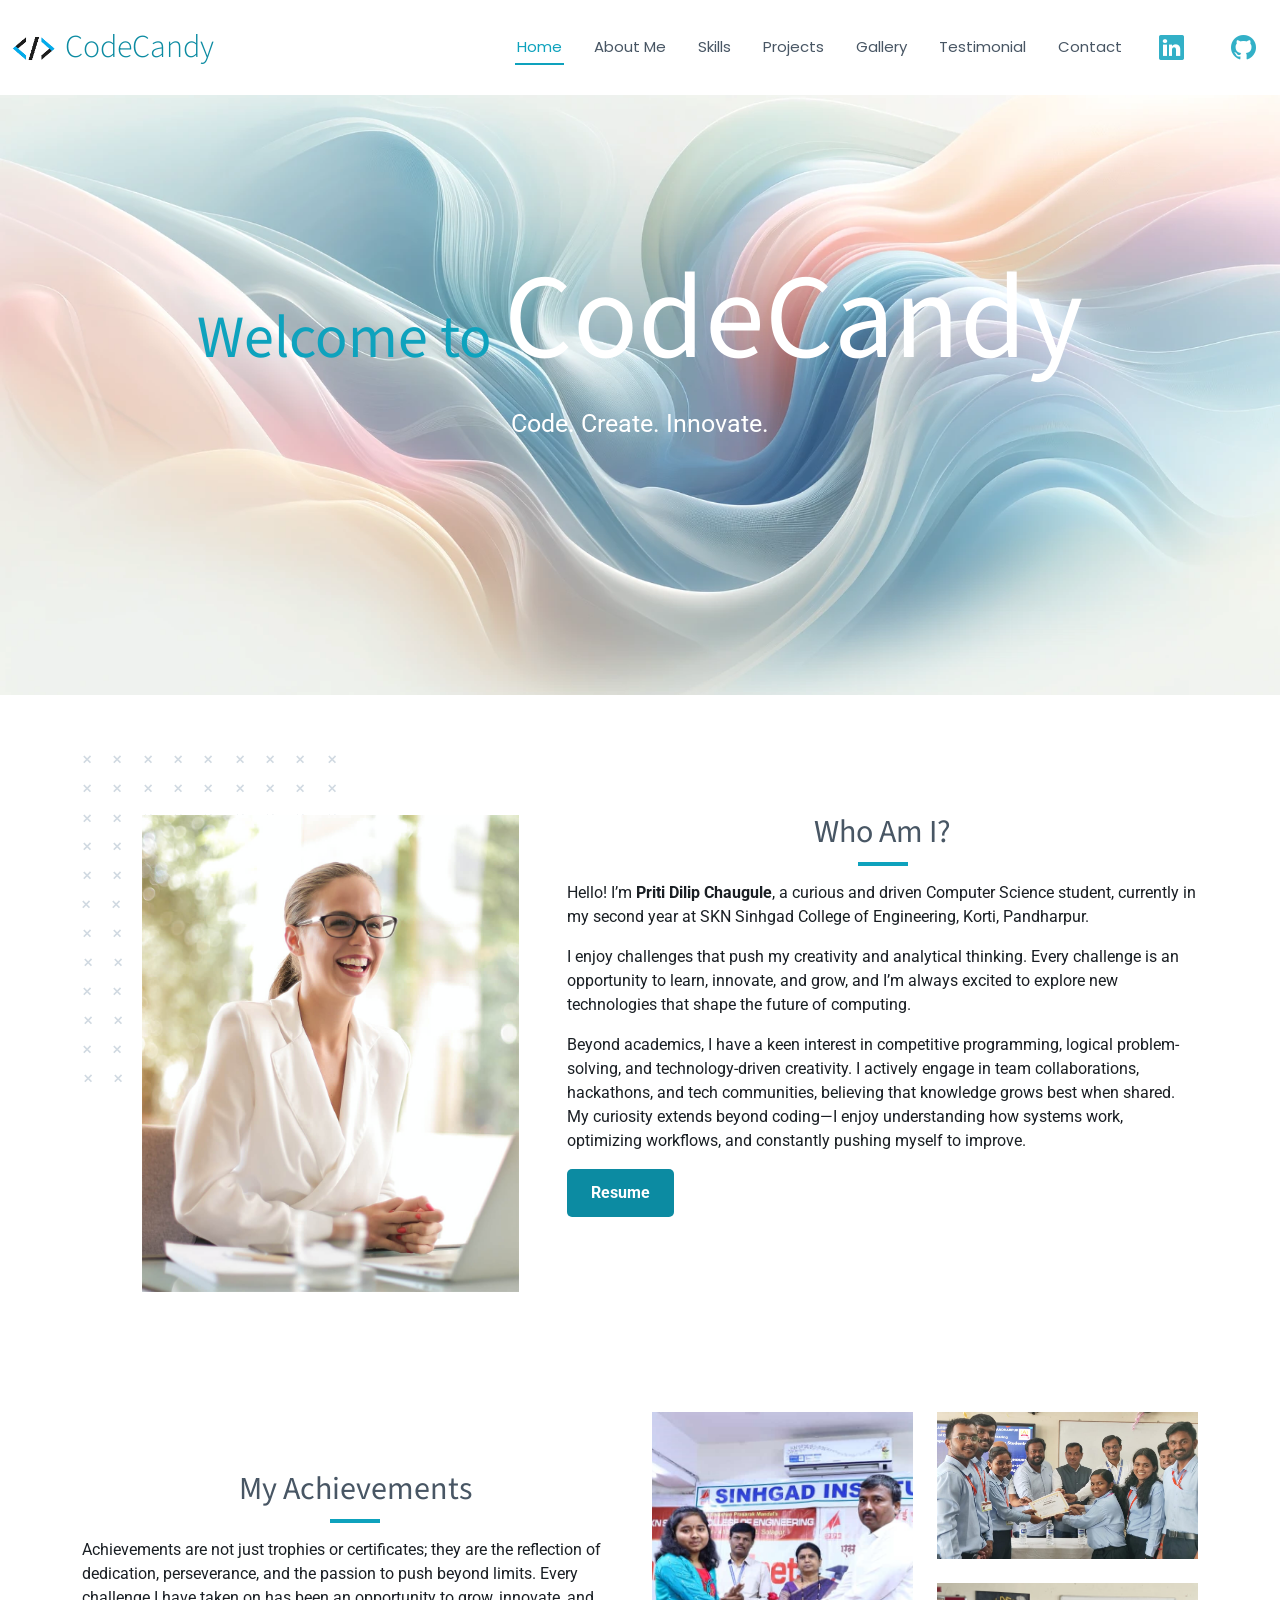
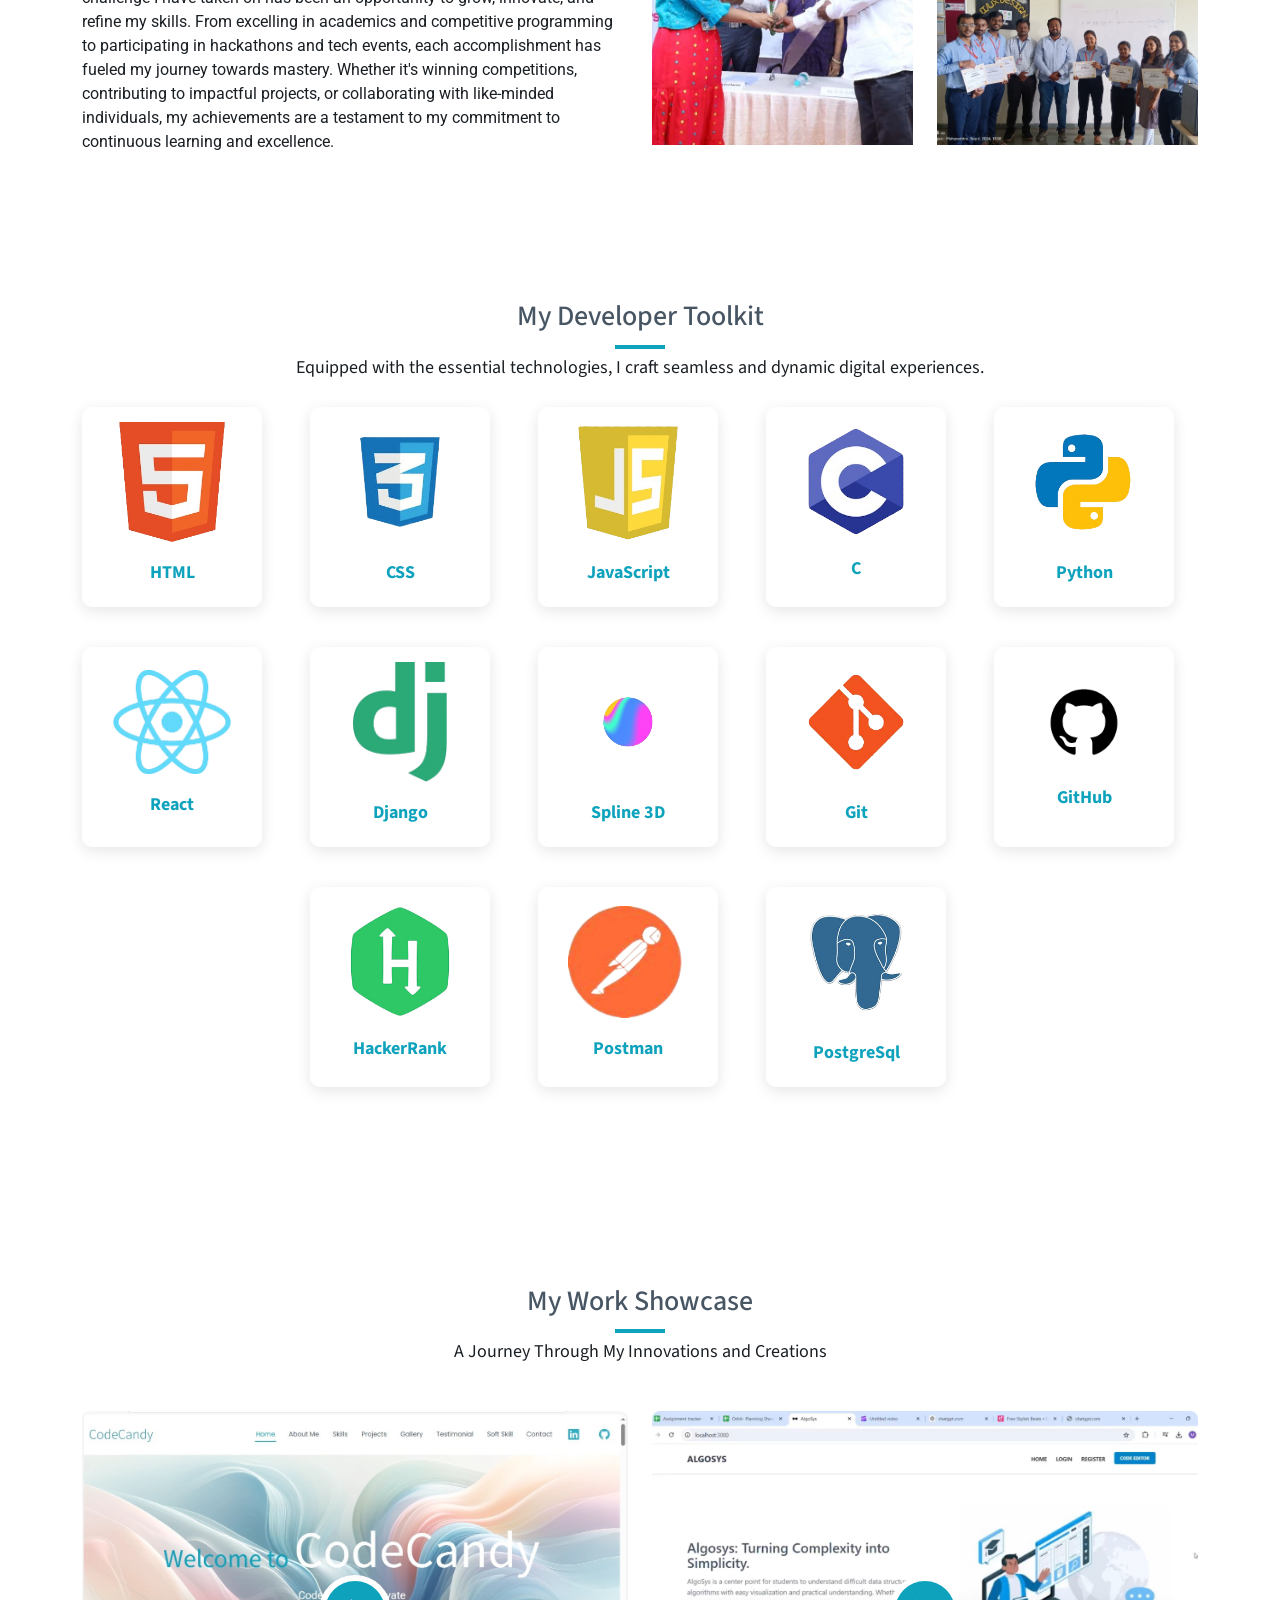
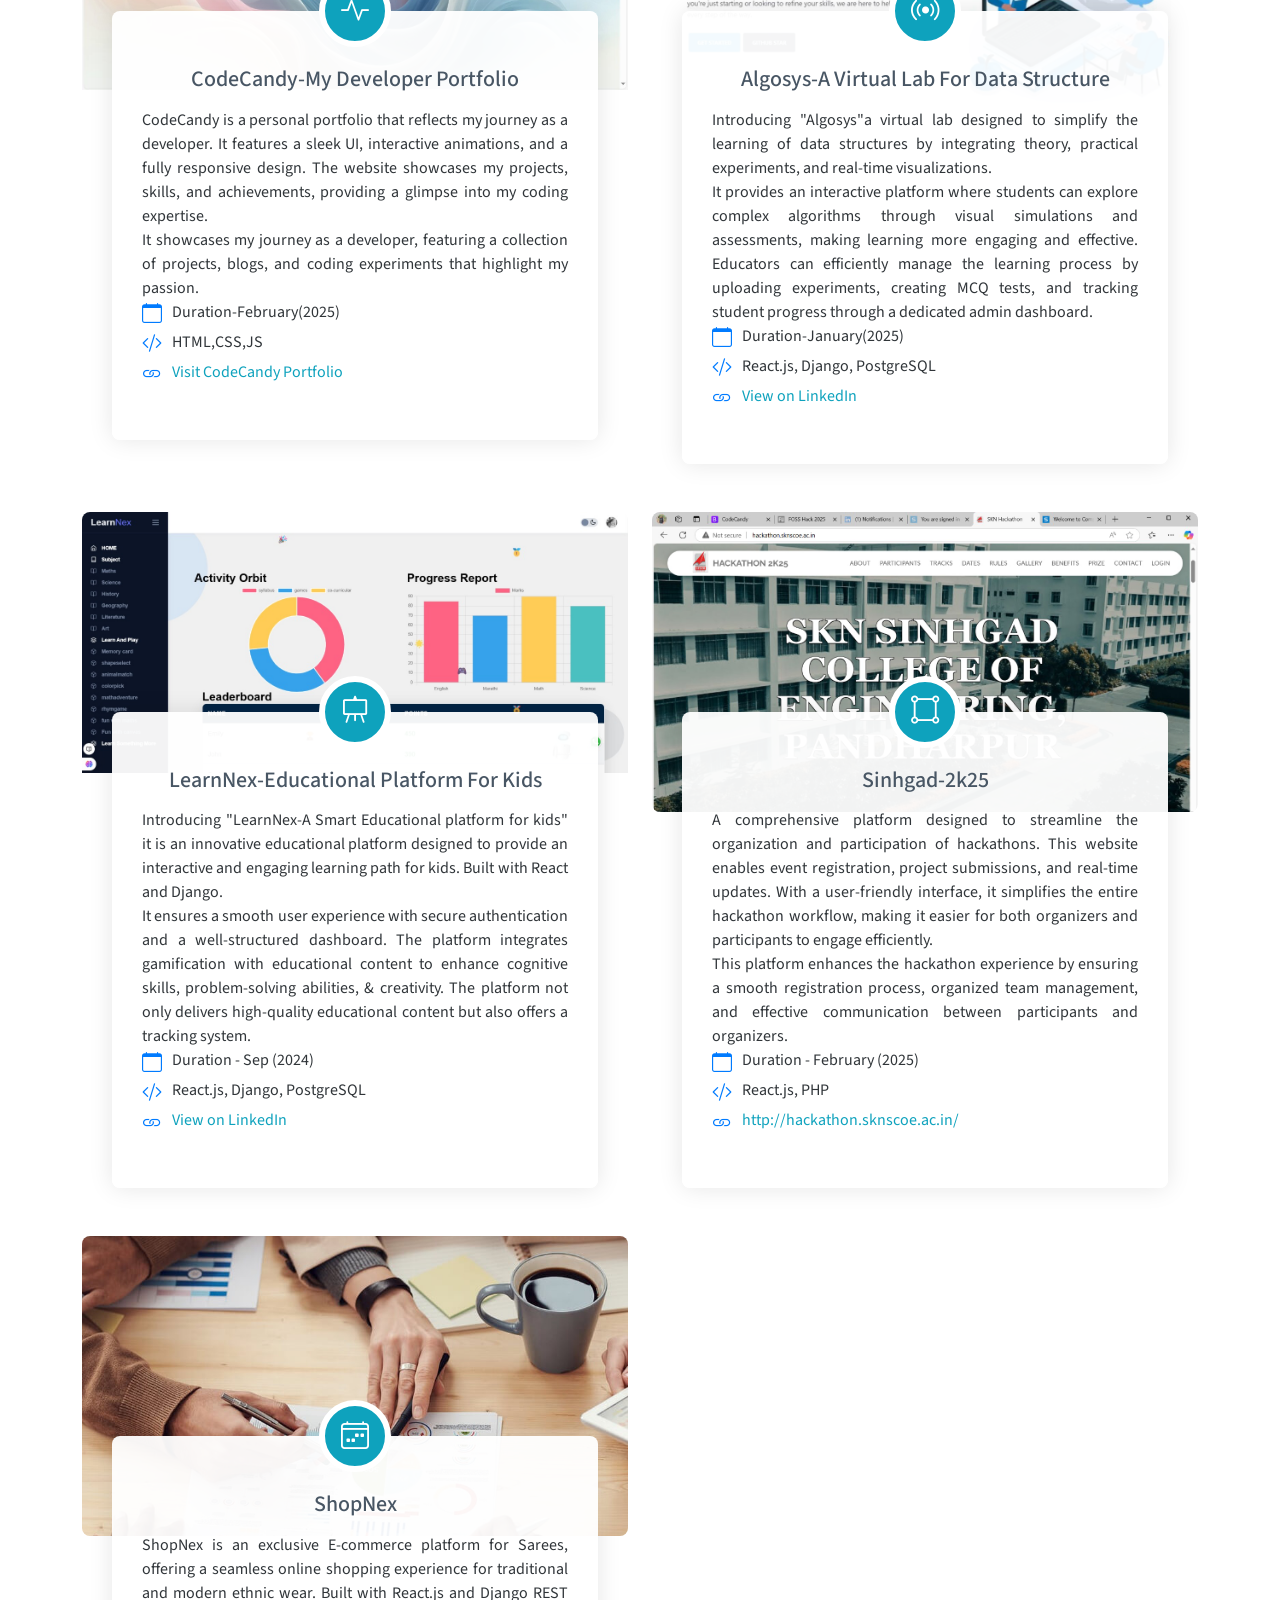
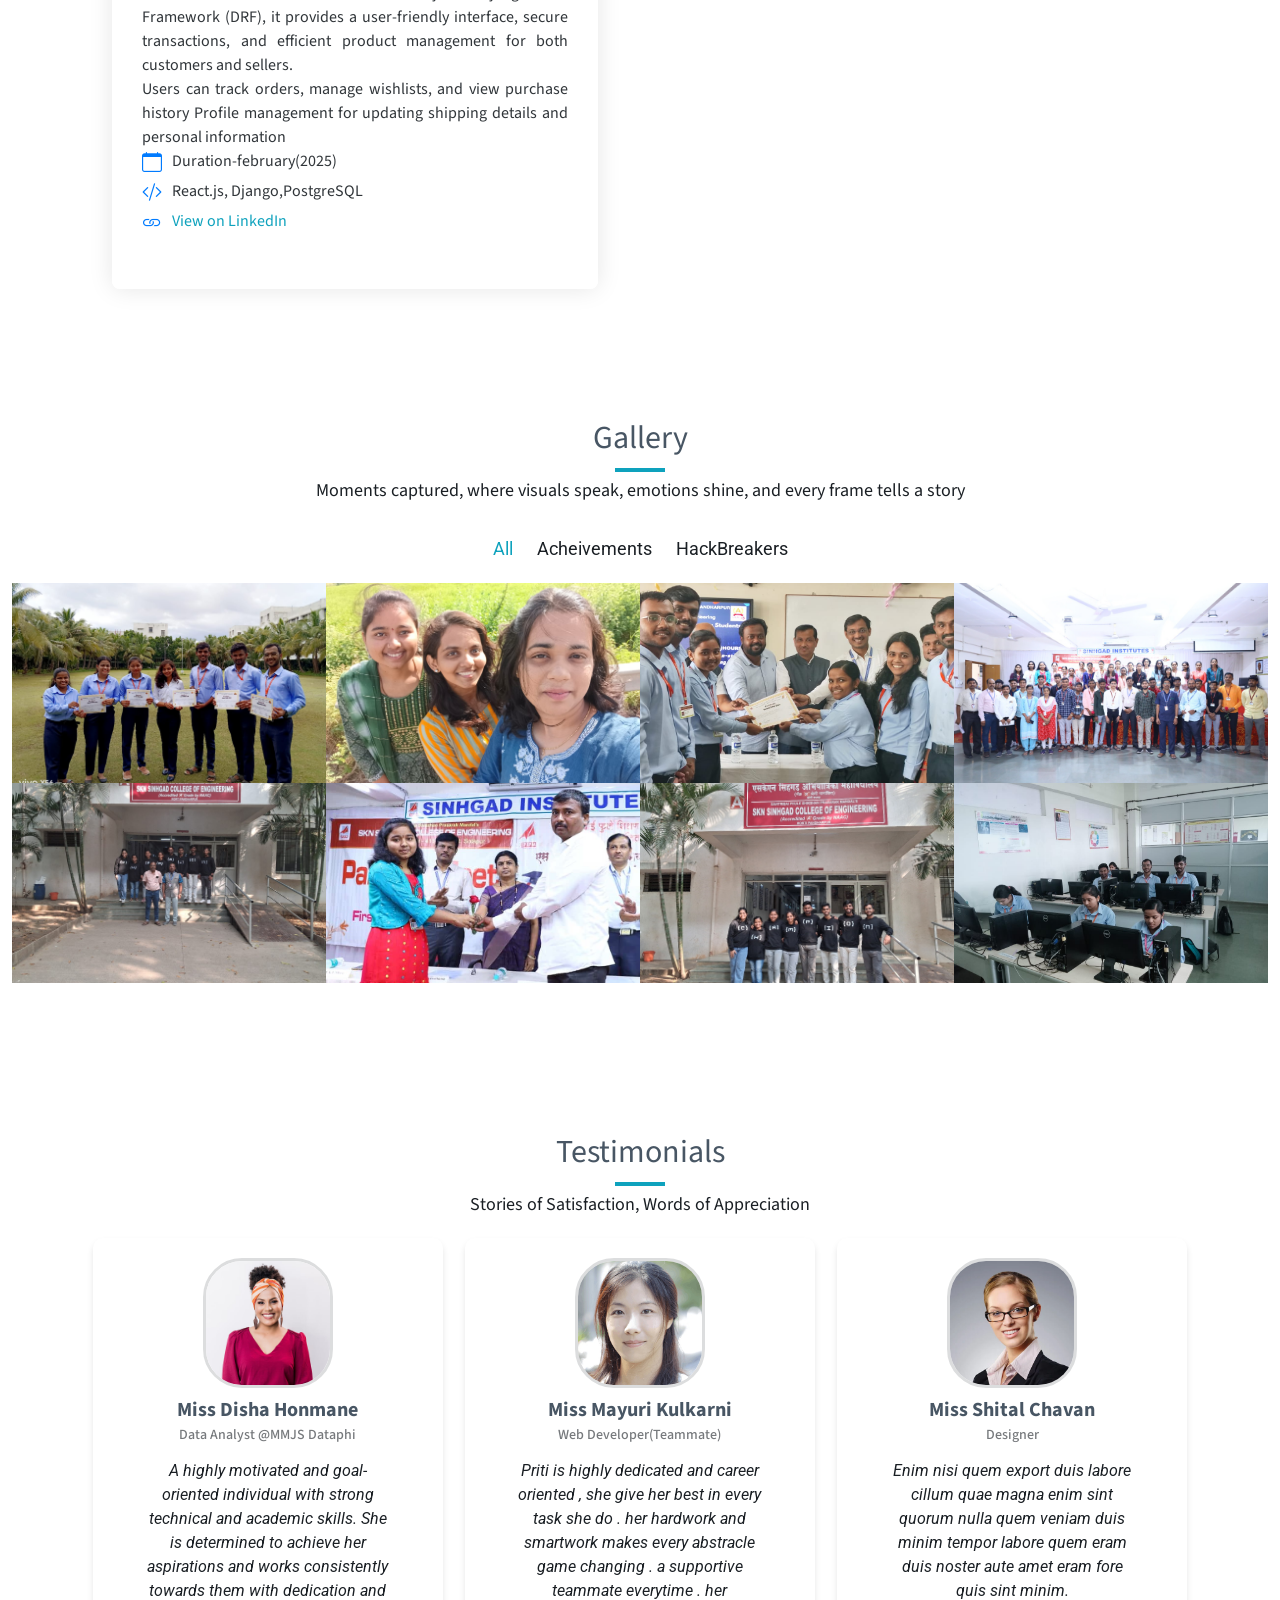
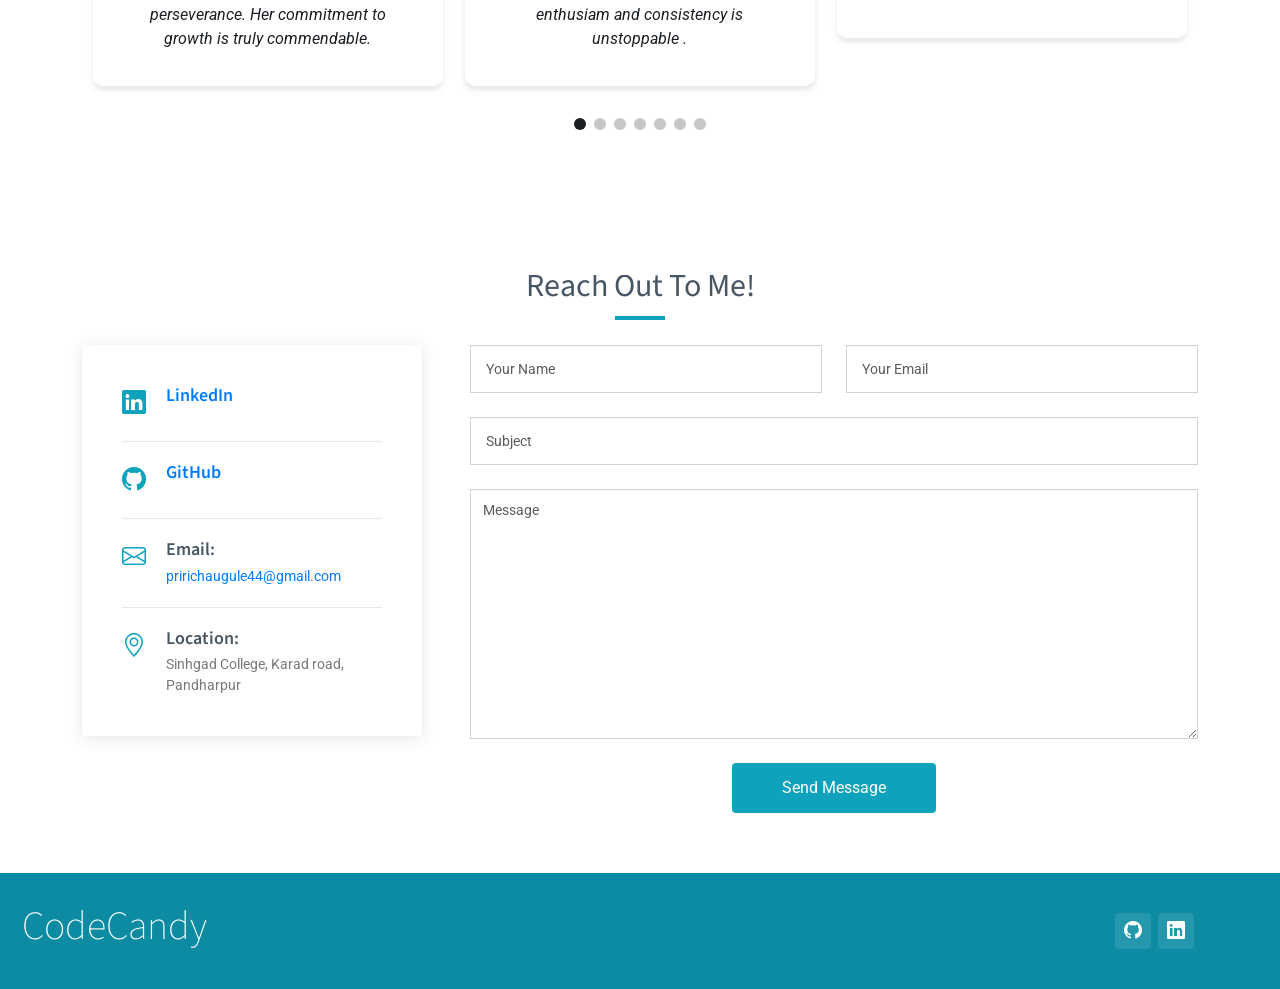
==== commit d99805b4: "changes in hero section" ====
--- a/index.html
+++ b/index.html
@@ -58,7 +58,6 @@
           <li><a href="#portfolio">Gallery</a></li>
           
           <li><a href="#testimonials">Testimonial</a></li>
-          <li><a href="#team">Soft Skill</a></li>
           <li><a href="#contact">Contact</a></li>
 
           <li class="info-item d-flex">
@@ -130,7 +129,7 @@
                 </p>
 
                 
-                <p>I thrive on solving problems and love turning ideas into functional, impactful solutions. Whether it's understanding complex algorithms or designing innovative applications, I enjoy challenges that push my creativity and analytical thinking. Every challenge is an opportunity to learn, innovate, and grow, and I’m always excited to explore new technologies that shape the future of computing.
+                <p>I enjoy challenges that push my creativity and analytical thinking. Every challenge is an opportunity to learn, innovate, and grow, and I’m always excited to explore new technologies that shape the future of computing.
                 </p>
 
                 
@@ -187,7 +186,7 @@
               Achievements are not just trophies or certificates; they are the reflection of dedication, perseverance, and the passion to push beyond limits. Every challenge I have taken on has been an opportunity to grow, innovate, and refine my skills. From excelling in academics and competitive programming to participating in hackathons and tech events, each accomplishment has fueled my journey towards mastery. Whether it's winning competitions, contributing to impactful projects, or collaborating with like-minded individuals, my achievements are a testament to my commitment to continuous learning and excellence. 
             </p>
             
-            <a href="#portfolio" class="read-more gallery-btn"><span>Gallery</span></i></a>
+            <!-- <a href="#portfolio" class="read-more gallery-btn"><span>Gallery</span></i></a> -->
 
           </div>
     
@@ -350,15 +349,16 @@
           <div class="col-xl-6 col-md-6" data-aos="zoom-in" data-aos-delay="200">
             <div class="service-item">
               <div class="img">
-                <img src="assets/img/services-1.jpg" class="img-fluid" alt="">
+                <img src="assets/img/codecandy.jpg" class="img-fluid" alt="">
               </div>
               <div class="details position-relative">
                 <div class="icon">
                   <i class="bi bi-activity"></i>
                 </div>
-                <a href="service-details.html" class="stretched-link">
+                <a href="https://pritic1.github.io/CodeCandy/" class="stretched-link" target="_blank">
                   <h3>CodeCandy-My Developer Portfolio</h3>
                 </a>
+                
                 <p>CodeCandy is a personal portfolio that reflects my journey as a developer. It features a sleek UI, interactive animations, and a fully responsive design. The website showcases my projects, skills, and achievements, providing a glimpse into my coding expertise.</p>
                 <p>It showcases my journey as a developer, featuring a collection of projects, blogs, and coding experiments that highlight my passion.</p>
                 <div class="info-item d-flex">
@@ -371,6 +371,47 @@
                   <i class="bi bi-code-slash flex-shrink-0"></i>
                   <div>
                     <p>HTML,CSS,JS</p>
+                  </div>
+                </div><!-- End Info Item -->
+                <div class="info-item d-flex">
+                  <i class="bi bi-link flex-shrink-0"></i>
+                  <div>
+                    <a href="https://pritic1.github.io/CodeCandy/" target="_blank" rel="noopener noreferrer">
+                      Visit CodeCandy Portfolio
+                    </a>
+                  </div>
+                </div>
+                
+                
+              </div>
+            </div>
+          </div><!-- End Service Item -->
+
+          <div class="col-xl-6 col-md-6" data-aos="zoom-in" data-aos-delay="300">
+            <div class="service-item">
+              <div class="img">
+                <img src="assets/img/algosys.jpg" class="img-fluid" alt="">
+              </div>
+              <div class="details position-relative">
+                <div class="icon">
+                  <i class="bi bi-broadcast"></i>
+                </div>
+                <a href="https://www.linkedin.com/posts/priti-chaugule-2966872a4_algosys-edtech-teamwork-activity-7275039753765339136-vEBN?utm_source=share&utm_medium=member_desktop&rcm=ACoAAEltQNIB-NLgAGtAGenwIMcCH0X5g4fhUXg" class="stretched-link">
+                  <h3>Algosys-A Virtual Lab For Data Structure</h3>
+                </a>
+                <p>Introducing "Algosys"a virtual lab designed to simplify the learning of data structures by integrating theory, practical experiments, and real-time visualizations.</p>
+                <p></p>
+                <p> It provides an interactive platform where students can explore complex algorithms through visual simulations and assessments, making learning more engaging and effective. Educators can efficiently manage the learning process by uploading experiments, creating MCQ tests, and tracking student progress through a dedicated admin dashboard.</p>
+                <div class="info-item d-flex">
+                  <i class="bi bi-calendar flex-shrink-0"></i>
+                  <div>
+                    <p>Duration-January(2025)</p>
+                  </div>
+                </div><!-- End Info Item -->
+                <div class="info-item d-flex">
+                  <i class="bi bi-code-slash flex-shrink-0"></i>
+                  <div>
+                    <p>React.js, Django, PostgreSQL</p>
                   </div>
                 </div><!-- End Info Item -->
                 <div class="info-item d-flex">
@@ -387,25 +428,24 @@
             </div>
           </div><!-- End Service Item -->
 
-          <div class="col-xl-6 col-md-6" data-aos="zoom-in" data-aos-delay="300">
+          <div class="col-xl-6 col-md-6" data-aos="zoom-in" data-aos-delay="400">
             <div class="service-item">
               <div class="img">
-                <img src="assets/img/algosys.jpg" class="img-fluid" alt="">
+                <img src="assets/img/learnex.jpg" class="img-fluid" alt="">
               </div>
               <div class="details position-relative">
                 <div class="icon">
-                  <i class="bi bi-broadcast"></i>
-                </div>
-                <a href="service-details.html" class="stretched-link">
-                  <h3>Algosys-A Virtual Lab For Data Structure</h3>
-                </a>
-                <p>Introducing "Algosys"a virtual lab designed to simplify the learning of data structures by integrating theory, practical experiments, and real-time visualizations.</p>
-                <p></p>
-                <p> It provides an interactive platform where students can explore complex algorithms through visual simulations and assessments, making learning more engaging and effective. Educators can efficiently manage the learning process by uploading experiments, creating MCQ tests, and tracking student progress through a dedicated admin dashboard.</p>
+                  <i class="bi bi-easel"></i>
+                </div>
+                <a href="#" class="stretched-link">
+                  <h3>LearnNex-Educational Platform For Kids</h3>
+                </a>
+                <p>Introducing "LearnNex-A Smart Educational platform for kids" it is an innovative educational platform designed to provide an interactive and engaging learning path for kids. Built with React and Django.</p>
+                <p>It ensures a smooth user experience with secure authentication and a well-structured dashboard. The platform integrates gamification with educational content to enhance cognitive skills, problem-solving abilities, & creativity. The platform not only delivers high-quality educational content but also offers a tracking system.</p>
                 <div class="info-item d-flex">
                   <i class="bi bi-calendar flex-shrink-0"></i>
                   <div>
-                    <p>Duration-January(2025)</p>
+                    <p>Duration - Sep (2024)</p>
                   </div>
                 </div><!-- End Info Item -->
                 <div class="info-item d-flex">
@@ -424,46 +464,6 @@
                     </p>
                   </div>
                 </div><!-- End Info Item -->
-              </div>
-            </div>
-          </div><!-- End Service Item -->
-
-          <div class="col-xl-6 col-md-6" data-aos="zoom-in" data-aos-delay="400">
-            <div class="service-item">
-              <div class="img">
-                <img src="assets/img/learnex.jpg" class="img-fluid" alt="">
-              </div>
-              <div class="details position-relative">
-                <div class="icon">
-                  <i class="bi bi-easel"></i>
-                </div>
-                <a href="service-details.html" class="stretched-link">
-                  <h3>LearnNex-Educational Platform For Kids</h3>
-                </a>
-                <p>Introducing "LearnNex-A Smart Educational platform for kids" it is an innovative educational platform designed to provide an interactive and engaging learning path for kids. Built with React and Django.</p>
-                <p>It ensures a smooth user experience with secure authentication and a well-structured dashboard. The platform integrates gamification with educational content to enhance cognitive skills, problem-solving abilities, & creativity. The platform not only delivers high-quality educational content but also offers a tracking system.</p>
-                <div class="info-item d-flex">
-                  <i class="bi bi-calendar flex-shrink-0"></i>
-                  <div>
-                    <p>Duration - Sep (2024)</p>
-                  </div>
-                </div><!-- End Info Item -->
-                <div class="info-item d-flex">
-                  <i class="bi bi-code-slash flex-shrink-0"></i>
-                  <div>
-                    <p>React.js, Django, PostgreSQL</p>
-                  </div>
-                </div><!-- End Info Item -->
-                <div class="info-item d-flex">
-                  <i class="bi bi-link flex-shrink-0"></i>
-                  <div>
-                    <p>
-                      <a href="https://www.linkedin.com/posts/priti-chaugule-2966872a4_algosys-edtech-teamwork-activity-7275039753765339136-vEBN?utm_source=share&utm_medium=member_desktop&rcm=ACoAAEltQNIB-NLgAGtAGenwIMcCH0X5g4fhUXg" target="_blank" rel="noopener noreferrer">
-                        View on LinkedIn
-                      </a>
-                    </p>
-                  </div>
-                </div><!-- End Info Item -->
                 
               </div>
             </div>
@@ -481,7 +481,10 @@
                 <div class="icon">
                   <i class="bi bi-bounding-box-circles"></i>
                 </div>
-                <h3>Sinhgad 2k25-Hackathon Website</h3>
+                <a href="http://hackathon.sknscoe.ac.in/" class="stretched-link" target="_blank">
+                  <h3>Sinhgad-2k25</h3>
+                </a>
+                
                 <p>A comprehensive platform designed to streamline the organization and participation of hackathons. This website enables event registration, project submissions, and real-time updates. With a user-friendly interface, it simplifies the entire hackathon workflow, making it easier for both organizers and participants to engage efficiently.</p>
                 <p>This platform enhances the hackathon experience by ensuring a smooth registration process, organized team management, and effective communication between participants and organizers.</p>
                 <div class="info-item d-flex">
@@ -522,7 +525,7 @@
                 <div class="icon">
                   <i class="bi bi-calendar4-week"></i>
                 </div>
-                <a href="service-details.html" class="stretched-link">
+                <a href="#" class="stretched-link">
                   <h3>ShopNex</h3>
                 </a>
                 <p>ShopNex is an exclusive E-commerce platform for Sarees, offering a seamless online shopping experience for traditional and modern ethnic wear. Built with React.js and Django REST Framework (DRF), it provides a user-friendly interface, secure transactions, and efficient product management for both customers and sellers.</p>
@@ -616,21 +619,7 @@
             </div><!-- End Portfolio Item -->
             
 
-            <div class="col-xl-3 col-lg-4 col-md-6 portfolio-item isotope-item filter-product">
-              <div class="portfolio-content h-100">
-                <a href="assets/img/1.jpeg" data-gallery="portfolio-gallery-product" class="glightbox preview-link">
-                  <img src="assets/img/1.jpeg" class="img-fluid" alt="">
-                </a>
-              </div>
-            </div><!-- End Portfolio Item -->
-            
-            <div class="col-xl-3 col-lg-4 col-md-6 portfolio-item isotope-item filter-product">
-              <div class="portfolio-content h-100">
-                <a href="assets/img/2.jpeg" data-gallery="portfolio-gallery-app" class="glightbox preview-link">
-                  <img src="assets/img/2.jpeg" class="img-fluid" alt="">
-                </a>
-              </div>
-            </div><!-- End Portfolio Item -->
+           
             
 
             <div class="col-xl-3 col-lg-4 col-md-6 portfolio-item isotope-item filter-product">
@@ -651,14 +640,7 @@
             </div><!-- End Portfolio Item -->
             
 
-            <div class="col-xl-3 col-lg-4 col-md-6 portfolio-item isotope-item filter-product">
-              <div class="portfolio-content h-100">
-                <a href="assets/img/h3.jpg" data-gallery="portfolio-gallery-product" class="glightbox preview-link">
-                  <img src="assets/img/h3.jpg" class="img-fluid" alt="">
-                </a>
-              </div>
-            </div><!-- End Portfolio Item -->
-            
+      
 
             <div class="col-xl-3 col-lg-4 col-md-6 portfolio-item isotope-item filter-app">
               <div class="portfolio-content h-100">
@@ -687,13 +669,7 @@
             </div><!-- End Portfolio Item -->
             
 
-            <div class="col-xl-3 col-lg-4 col-md-6 portfolio-item isotope-item filter-app">
-              <div class="portfolio-content h-100">
-                <a href="assets/img/h4.jpg" data-gallery="portfolio-gallery-app" class="glightbox preview-link">
-                  <img src="assets/img/h4.jpg" class="img-fluid" alt="">
-                </a>
-              </div>
-            </div><!-- End Portfolio Item -->
+            
             
             <div class="col-xl-3 col-lg-4 col-md-6 portfolio-item isotope-item filter-product">
               <div class="portfolio-content h-100">
@@ -777,7 +753,7 @@
                   
                 </div>
                 <p>
-                  Proin iaculis purus consequat sem cure digni ssim donec porttitora entum suscipit rhoncus. Accusantium quam, ultricies eget id, aliquam eget nibh et. Maecen aliquam, risus at semper.
+                  A highly motivated and goal-oriented individual with strong technical and academic skills. She is determined to achieve her aspirations and works consistently towards them with dedication and perseverance. Her commitment to growth is truly commendable.
                 </p>
                 
               </div>
@@ -788,11 +764,11 @@
                 <div class="profile mt-auto">
                   <img src="assets/img/testimonials/testimonials-2.jpg" class="testimonial-img" alt="">
                   <h3>Miss Mayuri Kulkarni</h3>
-                  <h4>Designer</h4>
+                  <h4>Web Developer(Teammate)</h4>
                   
                 </div>
                 <p>
-                  Export tempor illum tamen malis malis eram quae irure esse labore quem cillum quid cillum eram malis quorum velit fore eram velit sunt aliqua noster fugiat irure amet legam anim culpa.
+                  Priti is highly dedicated and career oriented , she give her best in every task she do . her hardwork and smartwork makes every abstracle game changing . a supportive teammate everytime . her enthusiam and consistency is unstoppable .
                 </p>
                 
               </div>
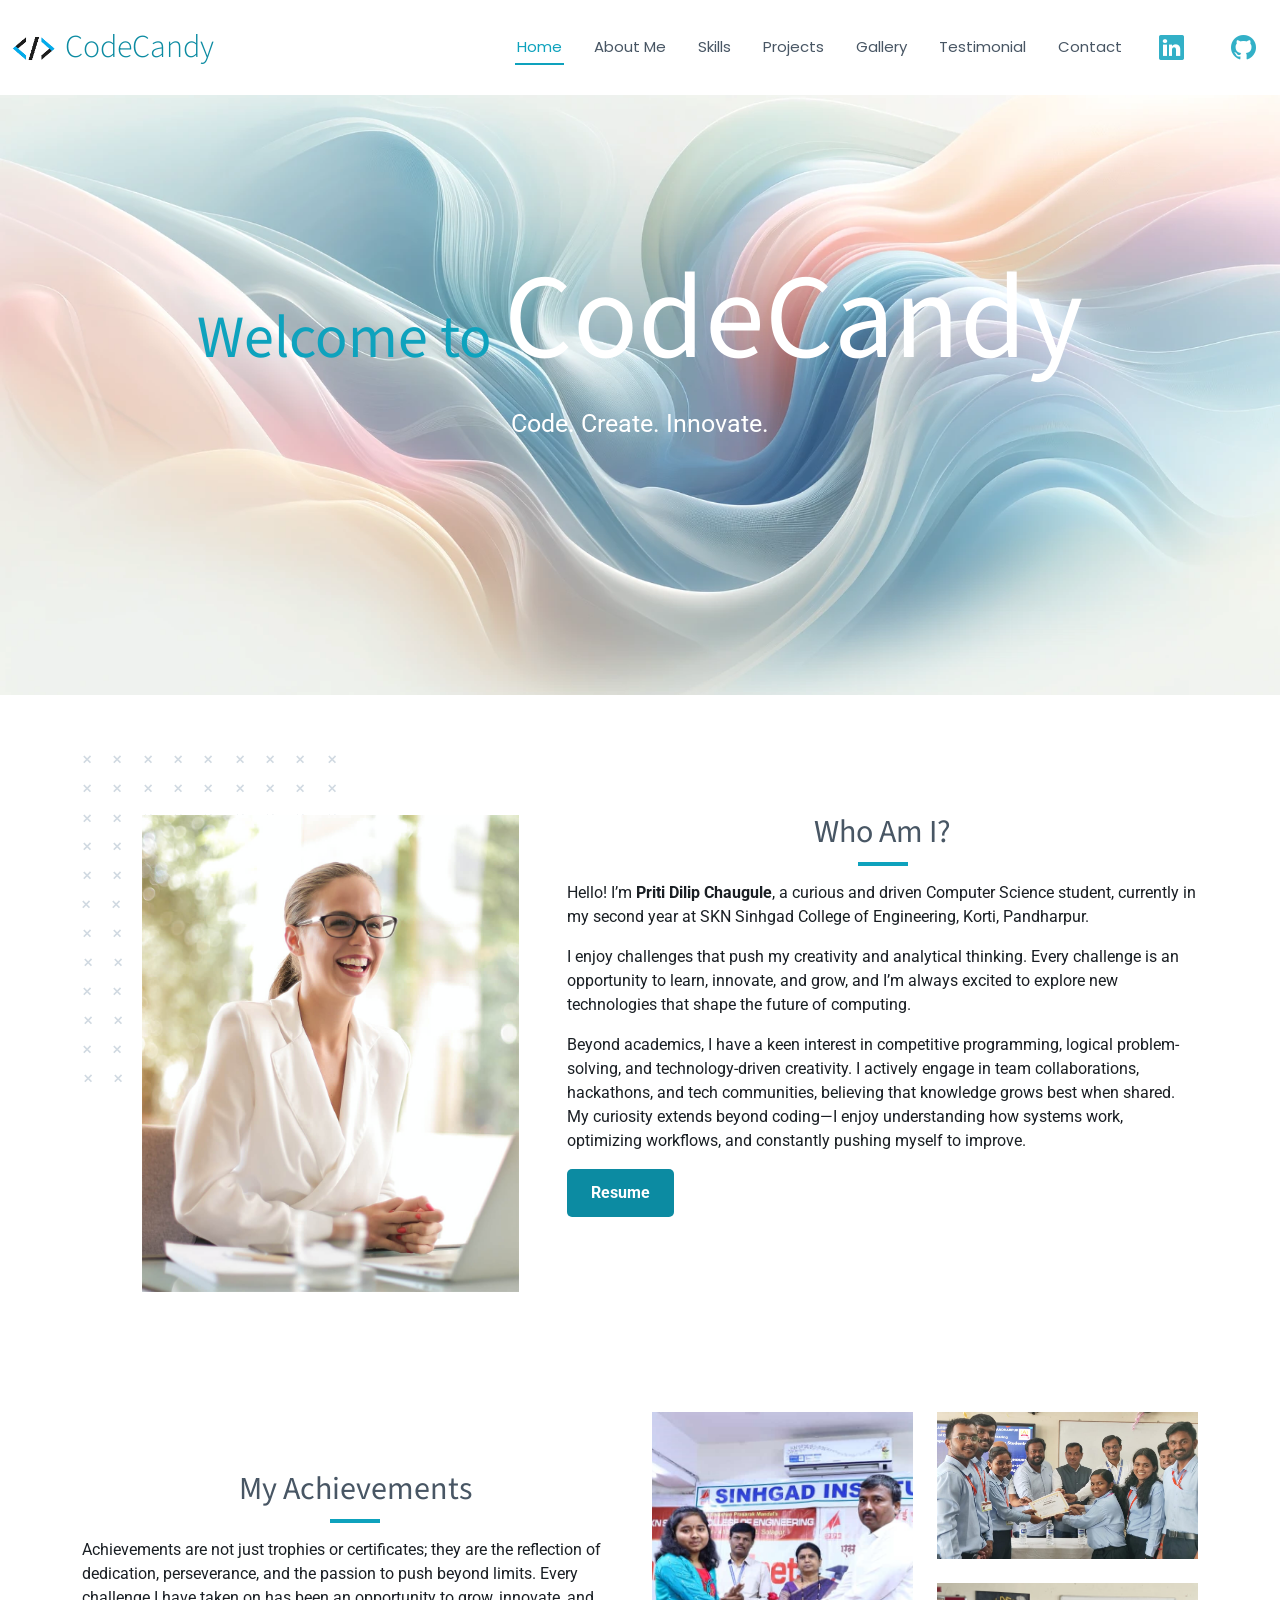
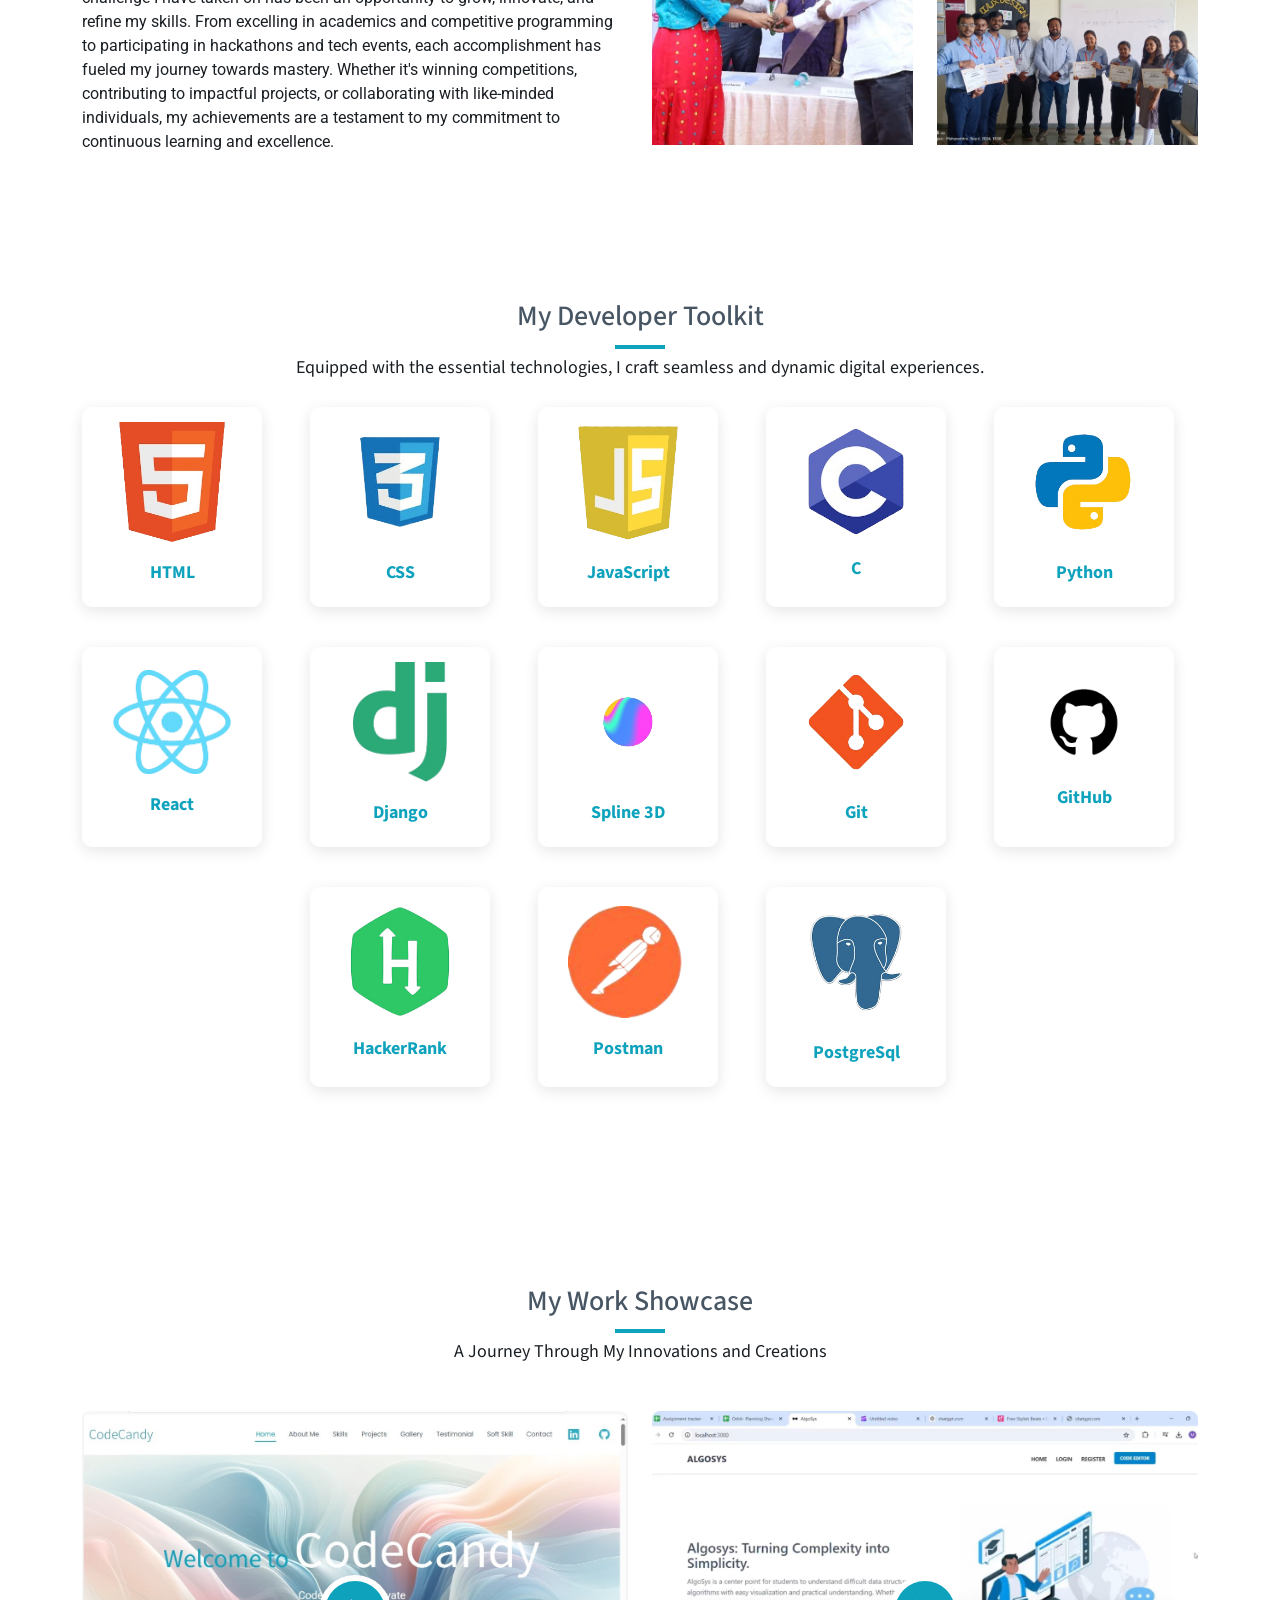
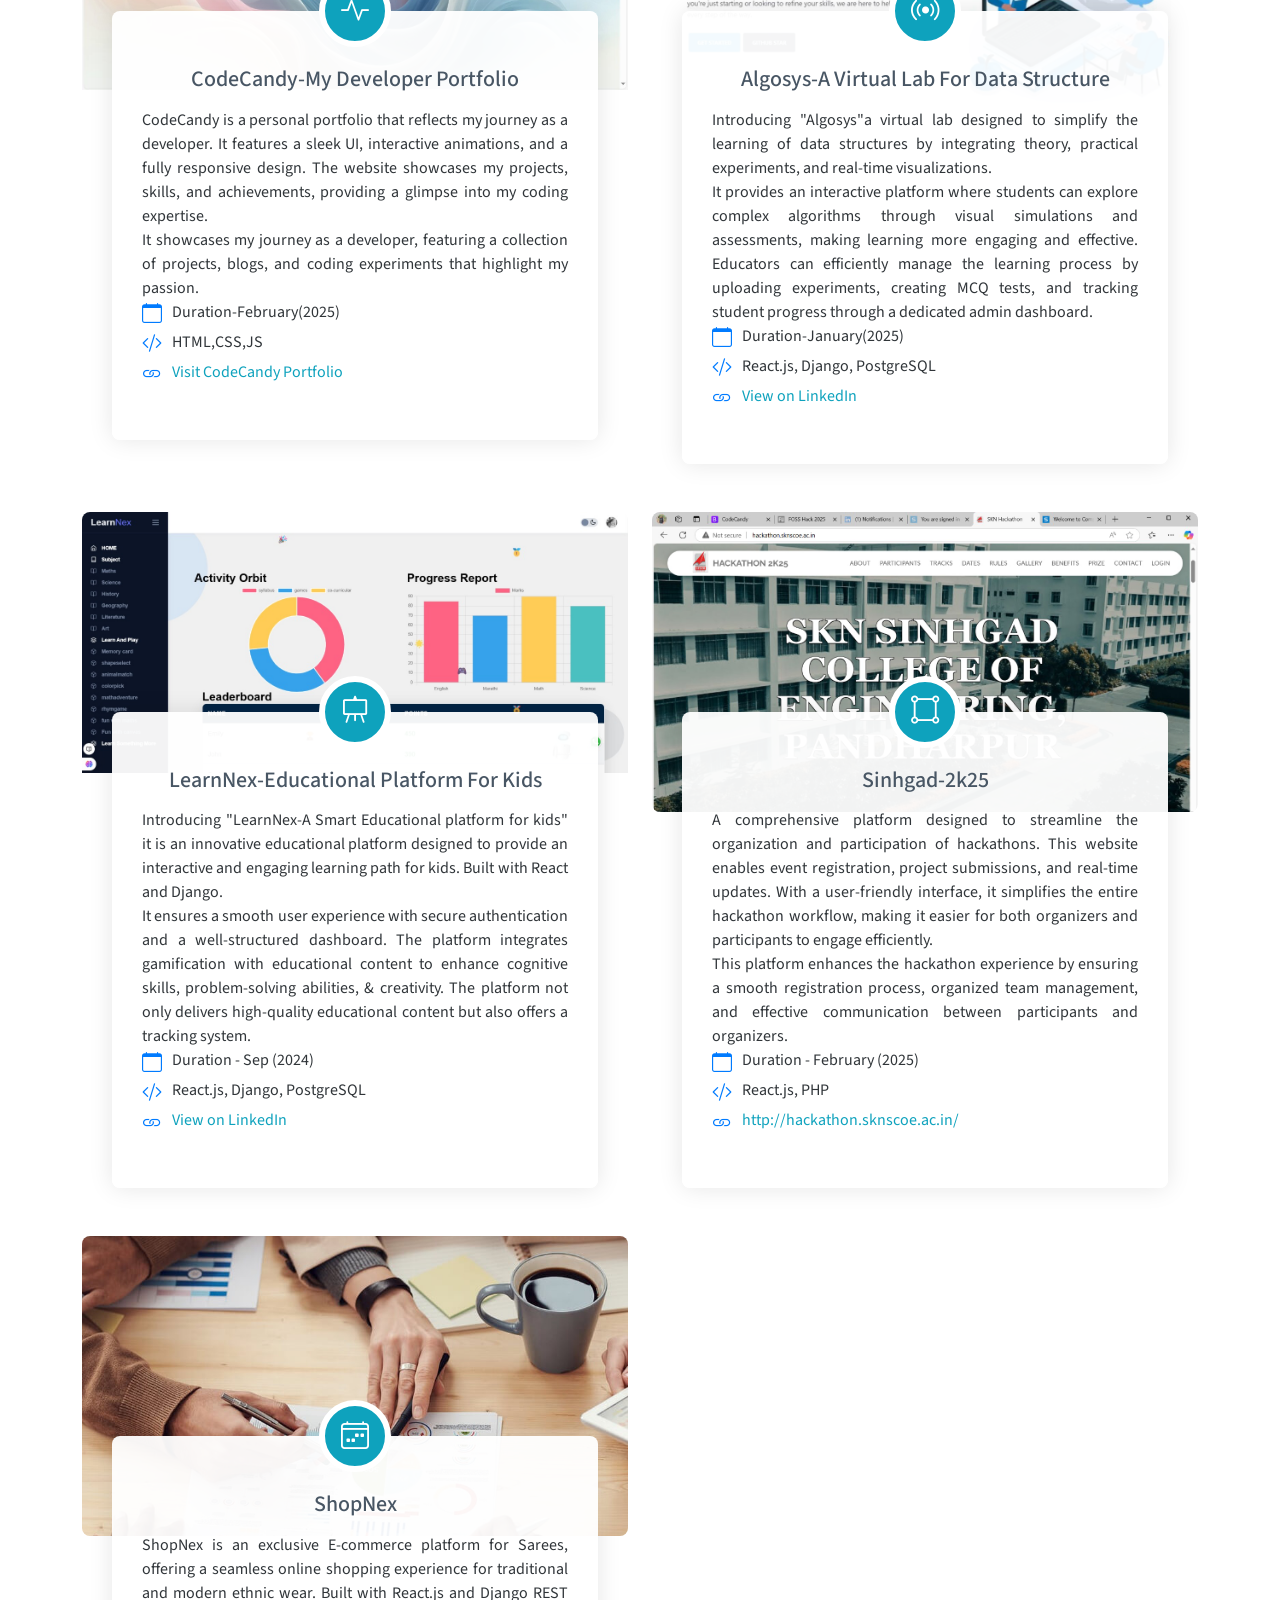
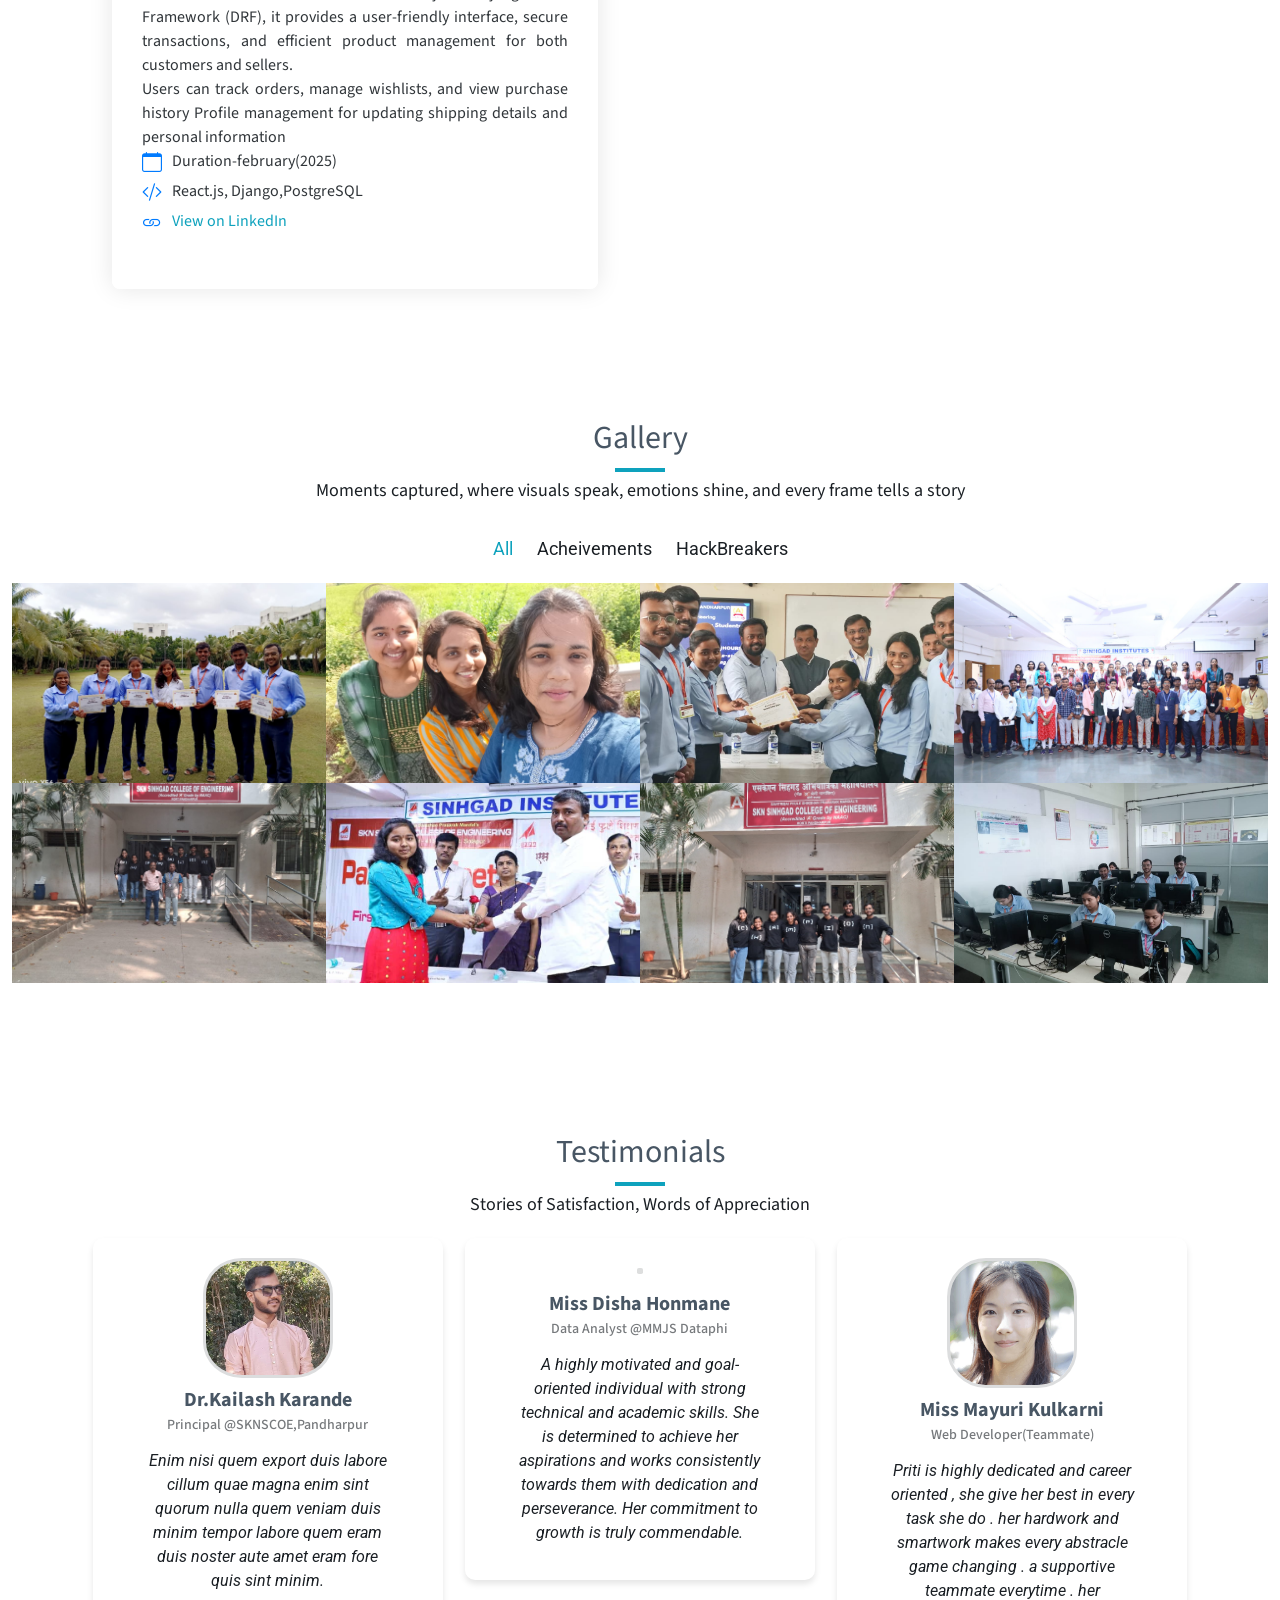
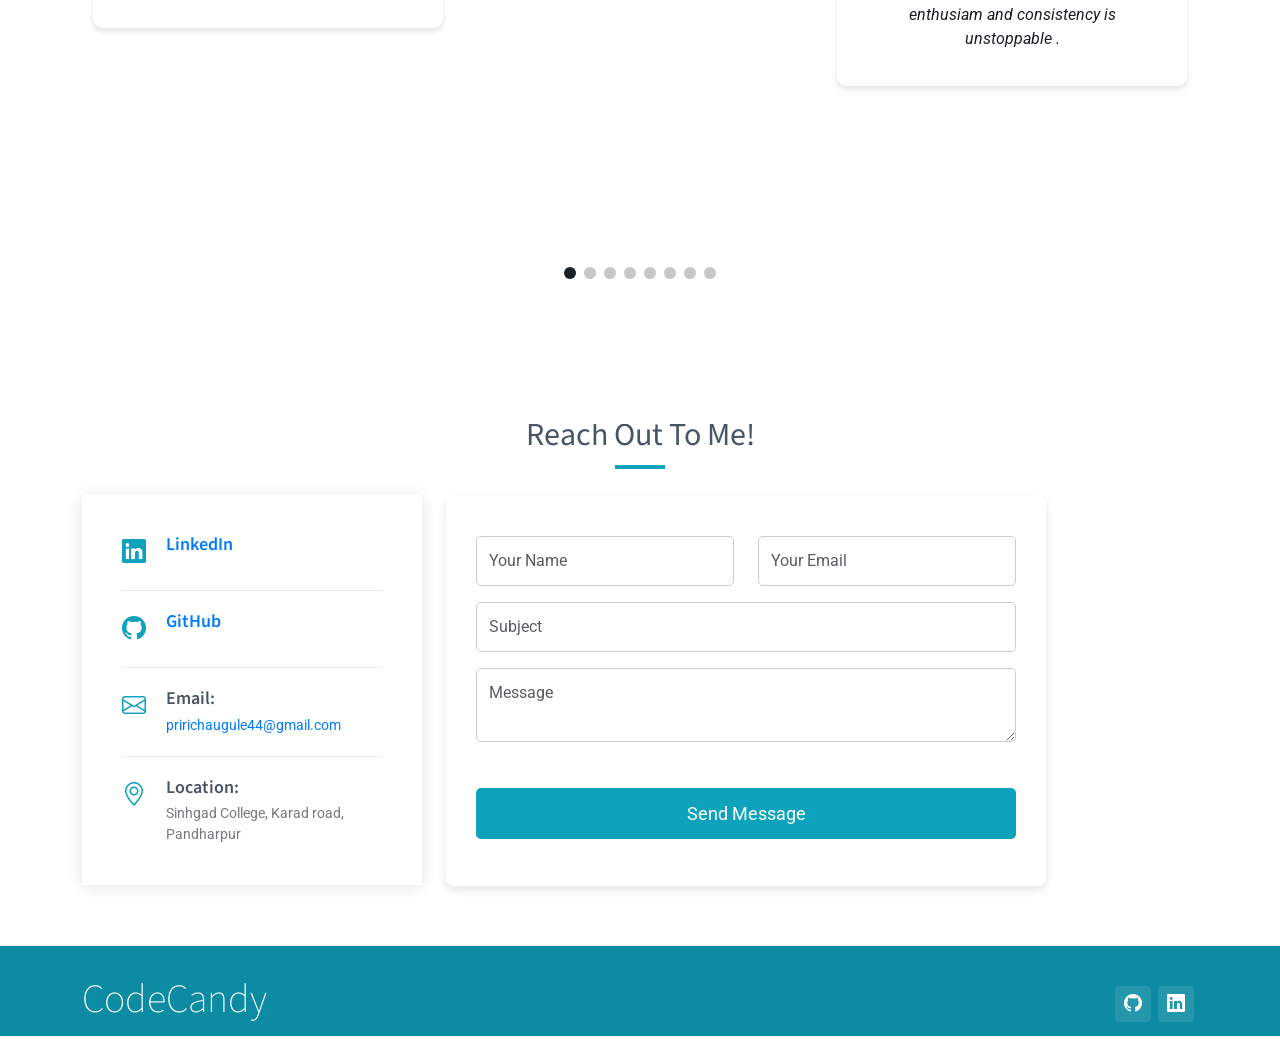
==== commit 22d02b69: "send message successfully" ====
--- a/index.html
+++ b/index.html
@@ -747,7 +747,22 @@
             <div class="swiper-slide">
               <div class="testimonial-item">
                 <div class="profile mt-auto">
-                  <img src="assets/img/team/team-2.jpg" class="testimonial-img" alt="">
+                  <img src="assets/img/vaibhav.jpg" class="testimonial-img" alt="">
+                  <h3>Dr.Kailash Karande</h3>
+                  <h4>Principal @SKNSCOE,Pandharpur</h4>
+                  
+                </div>
+                <p>                  Enim nisi quem export duis labore cillum quae magna enim sint quorum nulla quem veniam duis minim tempor labore quem eram duis noster aute amet eram fore quis sint minim.
+
+                </p>
+                
+              </div>
+            </div><!-- End testimonial item -->
+
+            <div class="swiper-slide">
+              <div class="testimonial-item">
+                <div class="profile mt-auto">
+                  <img src="assets/img/Disha.jpg" class="testimonial-img" alt="">
                   <h3>Miss Disha Honmane</h3>
                   <h4>Data Analyst @MMJS Dataphi</h4>
                   
@@ -783,8 +798,7 @@
                   <h4>Designer</h4>
                 </div>
                 <p>
-                  Enim nisi quem export duis labore cillum quae magna enim sint quorum nulla quem veniam duis minim tempor labore quem eram duis noster aute amet eram fore quis sint minim.
-                </p>
+                  A true powerhouse of technical expertise and team spirit! She possesses an incredible depth of knowledge, always ready to tackle challenges with confidence and creativity.  Her motivation and positive energy are truly infectious, inspiring everyone around her to do their best. A perfect blend of skill, support, and determination, she is not just a teammate but a driving force behind the team's success!                </p>
                 
               </div>
             </div><!-- End testimonial item -->
@@ -793,12 +807,11 @@
               <div class="testimonial-item">
                 <div class="profile mt-auto">
                   <img src="assets/img/ranjit.jpg" class="testimonial-img" alt="">
-                  <h3> Ranjit Chavan</h3>
+                  <h3> Mr.Ranjit Chavan</h3>
                   <h4>TeamMate</h4>
                 </div>
                 <p>
-                  Fugiat enim eram quae cillum dolore dolor amet nulla culpa multos export minim fugiat minim velit minim dolor enim duis veniam ipsum anim magna sunt elit fore quem dolore labore illum veniam.
-                </p>
+                  Priti is a brilliant and kind-hearted individual. She excels in academics and is always supportive of those around her. Her emotional depth, motivation, and positivity make her an inspiring presence. A true friend and guide, she uplifts others with her wisdom and encouragement.                </p>
                 
               </div>
             </div><!-- End testimonial item -->
@@ -806,7 +819,7 @@
               <div class="testimonial-item">
                 <div class="profile mt-auto">
                   <img src="assets/img/vaibhav.jpg" class="testimonial-img" alt="">
-                  <h3>Vaibhav Survase</h3>
+                  <h3>Mr.Vaibhav Survase</h3>
                   <h4>TeamMate</h4>
                 </div>
                 <p>
@@ -819,8 +832,8 @@
               <div class="testimonial-item">
                 <div class="profile mt-auto">
                   <img src="assets/img/sumit2.jpg" class="testimonial-img" alt="">
-                  <h3>Sumit Sangave</h3>
-                  <h4>Freelancer</h4>
+                  <h3>Mr.Sumit Sangave</h3>
+                  <h4>Teammate</h4>
                 </div>
                 <p>
                   Fugiat enim eram quae cillum dolore dolor amet nulla culpa multos export minim fugiat minim velit minim dolor enim duis veniam ipsum anim magna sunt elit fore quem dolore labore illum veniam.
@@ -833,12 +846,11 @@
               <div class="testimonial-item">
                 <div class="profile mt-auto">
                   <img src="assets/img/yash.jpg" class="testimonial-img" alt="">
-                  <h3>Yash Munureddy<h3>
+                  <h3>Mr.Yash Munureddy<h3>
                   <h4>TeamMate</h4>
                 </div>
                 <p>
-                  Quis quorum aliqua sint quem legam fore sunt eram irure aliqua veniam tempor noster veniam enim culpa labore duis sunt culpa nulla illum cillum fugiat legam esse veniam culpa fore nisi cillum quid.
-                </p>
+                  Priti's expertise in backend development is outstanding, and she seamlessly integrates functionality with visually stunning 3D front-end elements. Beyond her technical skills, what truly sets her apart is her dedication and reliability. She is highly motivated, consistently delivers on time, and ensures that every project meets the highest standards. Her passion for tech and problem-solving mindset make her an invaluable asset to any team.                </p>
                 
               </div>
             </div><!-- End testimonial item -->
@@ -1067,48 +1079,72 @@
 
           </div>
 
-          <div class="col-lg-8">
-            <form action="forms/contact.php" method="post" role="form" class="php-email-form">
-              <div class="row">
-                <div class="col-md-6 form-group">
-                  <input type="text" name="name" class="form-control" id="name" placeholder="Your Name" required="">
-                </div>
-                <div class="col-md-6 form-group mt-3 mt-md-0">
-                  <input type="email" class="form-control" name="email" id="email" placeholder="Your Email" required="">
-                </div>
-              </div>
-              <div class="form-group mt-3">
-                <input type="text" class="form-control" name="subject" id="subject" placeholder="Subject" required="">
-              </div>
-              <div class="form-group mt-3">
-                <textarea class="form-control" name="message" placeholder="Message" required=""></textarea>
-              </div>
-              <div class="my-3">
-                <div class="loading">Loading</div>
-                <div class="error-message"></div>
-                <div class="sent-message">Your message has been sent. Thank you!</div>
-              </div>
-              <div class="text-center"><button type="submit">Send Message</button></div>
-            </form>
-          </div><!-- End Contact Form -->
-
-        </div>
-
-      </div>
-
-    </section><!-- /Contact Section -->
-    <script>
-      function copyEmail() {
-        const emailText = "prtchaugule@gmail.com";
-        navigator.clipboard.writeText(emailText).then(() => {
-          alert("Email copied successfully!");
-        }).catch(err => {
-          console.error("Failed to copy email: ", err);
-        });
-      }
-    </script>
-    
-    <!-- CSS for Icons -->
+          
+          <form id="contact-form" action="https://formspree.io/f/xgvoralv" method="POST">
+            <div class="row">
+              <div class="col-md-6 form-group">
+                <input type="text" name="name" class="form-control" id="name" placeholder="Your Name" required>
+              </div>
+              <div class="col-md-6 form-group mt-3 mt-md-0">
+                <input type="email" class="form-control" name="email" id="email" placeholder="Your Email" required>
+              </div>
+            </div>
+            <div class="form-group mt-3">
+              <input type="text" class="form-control" name="subject" id="subject" placeholder="Subject" required>
+            </div>
+            <div class="form-group mt-3">
+              <textarea class="form-control" name="message" placeholder="Message" required></textarea>
+            </div>
+            <div class="my-3">
+              <div class="loading" style="display: none;">Loading...</div>
+              <div class="error-message" style="color: red; display: none;"></div>
+              <div class="sent-message" style="color: green; display: none;">Your message has been sent. Thank you!</div>
+            </div>
+            <div class="text-center"><button type="submit">Send Message</button></div>
+          </form>
+          
+          <script>
+            document.addEventListener("DOMContentLoaded", function() {
+              const form = document.getElementById("contact-form");
+          
+              form.addEventListener("submit", async function(event) {
+                event.preventDefault(); // Prevent form from redirecting
+          
+                const formData = new FormData(form);
+                const loading = document.querySelector(".loading");
+                const successMessage = document.querySelector(".sent-message");
+                const errorMessage = document.querySelector(".error-message");
+          
+                loading.style.display = "block"; // Show loading text
+                errorMessage.style.display = "none"; // Hide error
+                successMessage.style.display = "none"; // Hide success
+          
+                try {
+                  const response = await fetch(form.action, {
+                    method: "POST",
+                    body: formData,
+                    headers: { "Accept": "application/json" }
+                  });
+          
+                  const result = await response.json(); // Parse JSON response
+          
+                  if (response.ok) {
+                    successMessage.style.display = "block"; // Show success message
+                    form.reset(); // Reset form fields
+                  } else {
+                    errorMessage.textContent = result.error || "Failed to send message.";
+                    errorMessage.style.display = "block";
+                  }
+                } catch (error) {
+                  errorMessage.textContent = "An error occurred. Please try again.";
+                  errorMessage.style.display = "block";
+                } finally {
+                  loading.style.display = "none"; // Hide loading text
+                }
+              });
+            });
+          </script>
+              <!-- CSS for Icons -->
     <style>
       .info-item i {
         color: #007bff; /* Same color for all icons */
--- a/assets/css/main.css
+++ b/assets/css/main.css
@@ -608,6 +608,7 @@
   background-color: color-mix(in srgb, var(--accent-color) 90%, black 15%);
   font-size: 14px;
   position: relative;
+  height: 90px;
 }
 
 .footer .footer-top {
@@ -729,7 +730,7 @@
 .footer .site{
   font-family: 'Source Sans Pro', sans-serif;
   font-weight: 10;
-  margin-left: -60px;
+  margin-right: 100px;
 }
 .footer .social-links a:hover {
   background: var(--accent-color);
@@ -3173,3 +3174,82 @@
   height: 100%;
   object-fit: cover;
 }
+/* Contact Form Styling */
+#contact-form {
+  background: #fff;
+  padding: 30px;
+  border-radius: 8px;
+  box-shadow: 0px 4px 10px rgba(0, 0, 0, 0.1);
+  max-width: 600px;
+  height: 390px;
+  margin-top: 50px;
+  margin-right: 10px;
+}
+
+/* Form Input Fields */
+#contact-form input,
+#contact-form textarea {
+  width: 100%;
+  padding: 12px;
+  margin-top: 10px;
+  border: 1px solid #ccc;
+  border-radius: 5px;
+  font-size: 16px;
+  transition: all 0.3s ease-in-out;
+}
+
+/* Input Focus Effect */
+#contact-form input:focus,
+#contact-form textarea:focus {
+  border-color: #007bff;
+  box-shadow: 0px 0px 5px rgba(0, 123, 255, 0.5);
+  outline: none;
+}
+
+/* Button Styling */
+#contact-form button {
+  width: 100%;
+  padding: 12px;
+ background: var(--accent-color);
+  color: white;
+  font-size: 18px;
+  margin-top: 30px;
+  border: none;
+  border-radius: 5px;
+  cursor: pointer;
+  transition: background 0.3s ease;
+}
+
+#contact-form button:hover {
+  background-color: #0056b3;
+}
+
+/* Success & Error Messages */
+.sent-message {
+  color: green;
+  font-size: 16px;
+  display: none;
+  margin-top: 10px;
+}
+
+.error-message {
+  color: red;
+  font-size: 16px;
+  display: none;
+  margin-top: 10px;
+}
+
+.loading {
+  font-size: 16px;
+  color: #007bff;
+  display: none;
+  margin-top: 10px;
+}
+
+/* Responsive Design */
+@media (max-width: 768px) {
+  #contact-form {
+    width: 90%;
+    padding: 20px;
+  }
+}
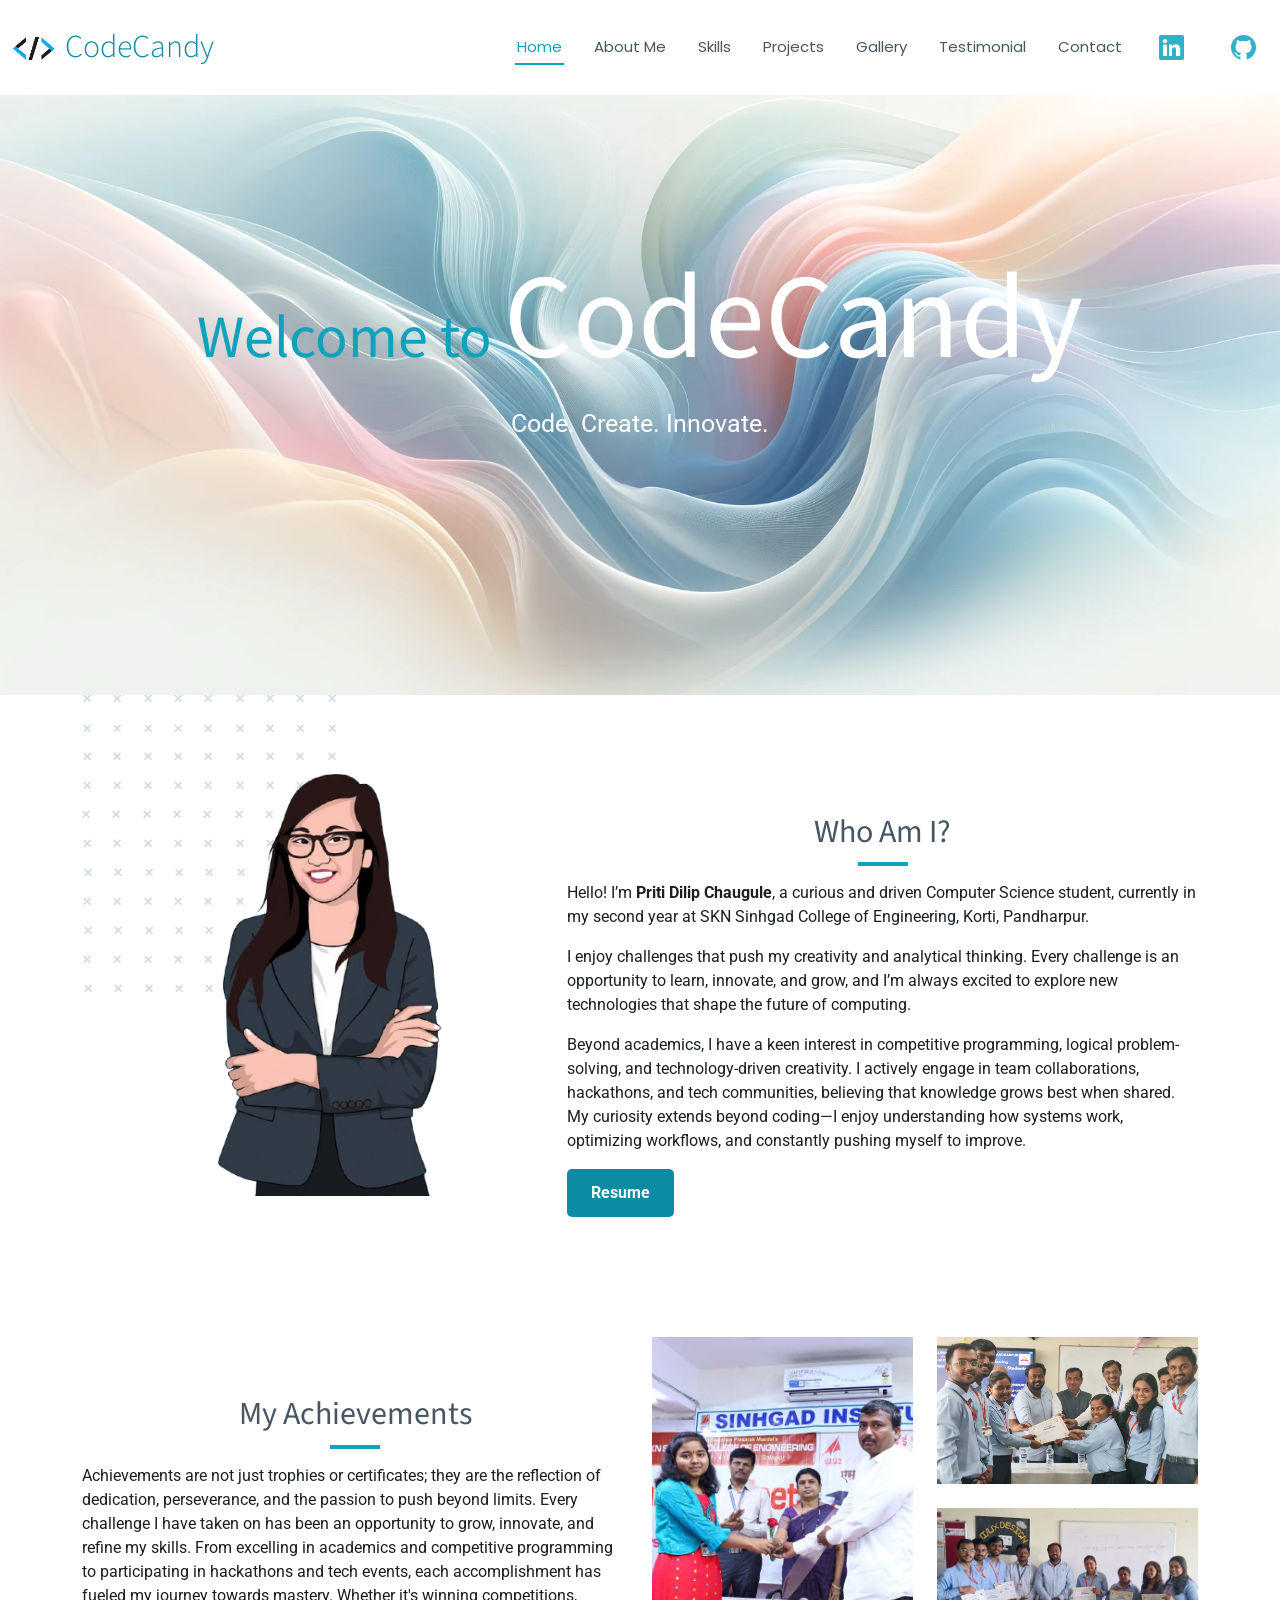
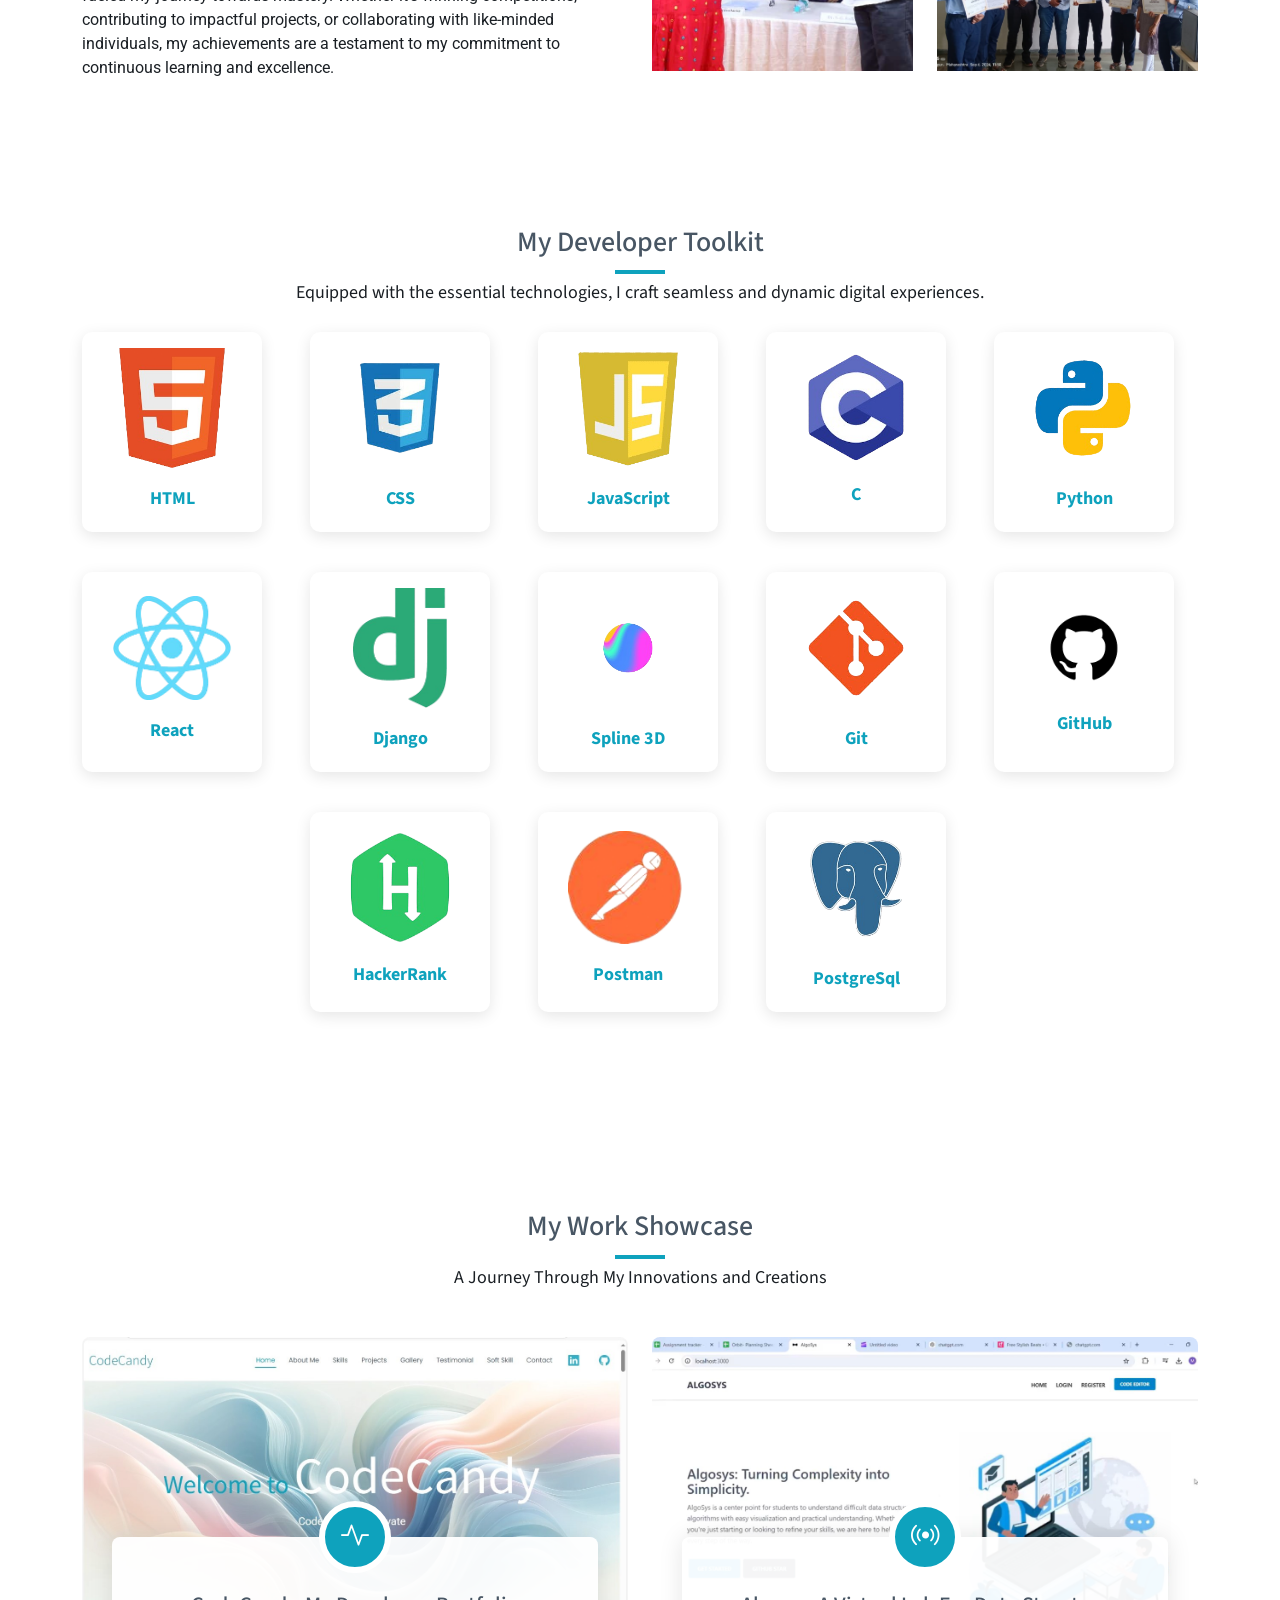
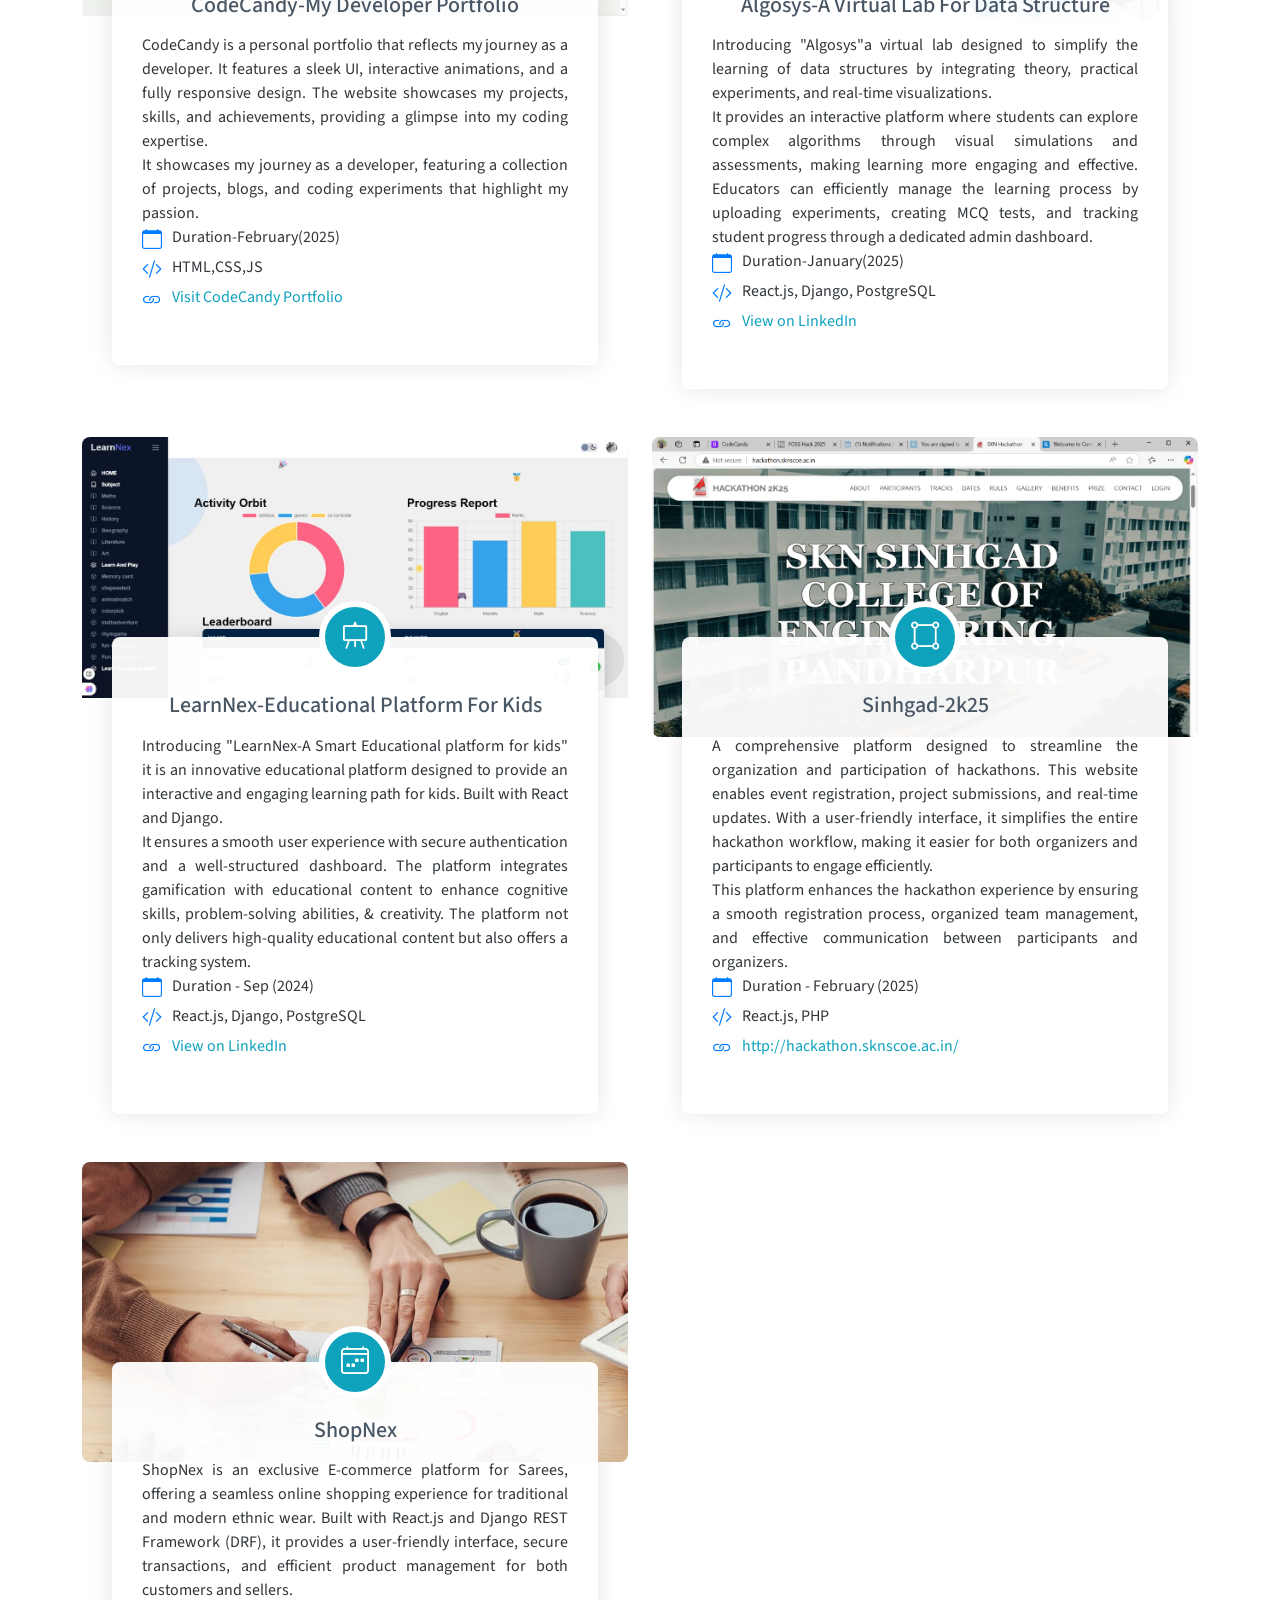
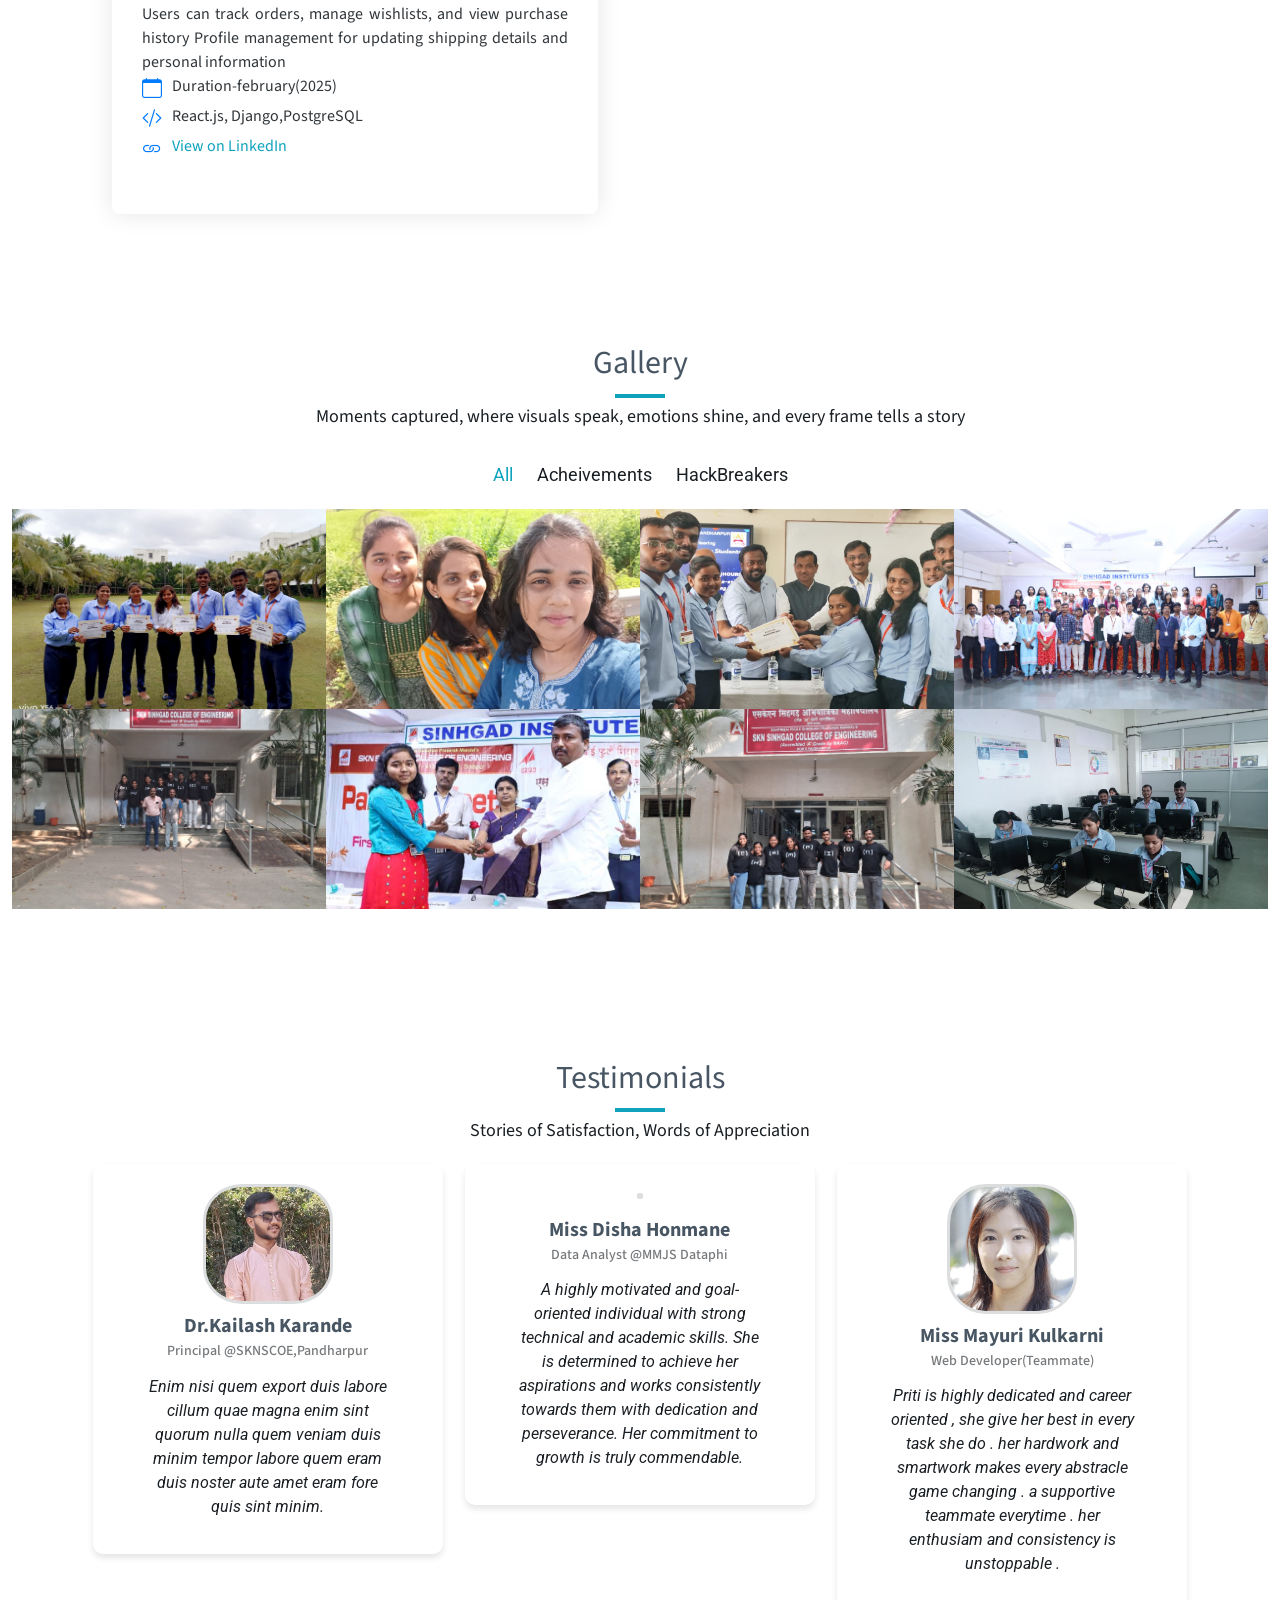
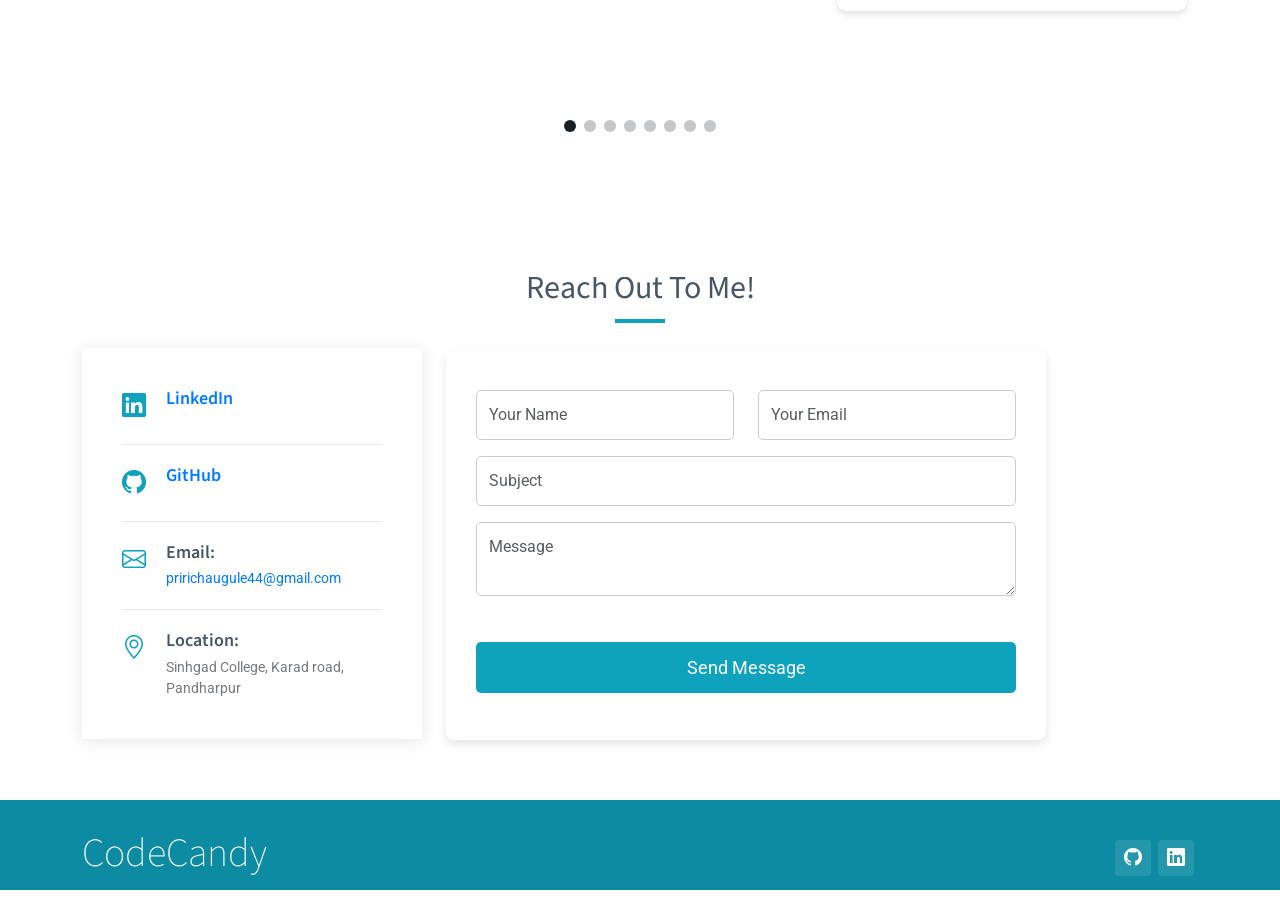
==== commit c9e8a21b: "images changed" ====
--- a/index.html
+++ b/index.html
@@ -108,7 +108,7 @@
 
           <div class="col-lg-5">
             <div class="about-img">
-              <img src="assets/img/about-portrait.jpg" class="img-fluid" alt="">
+              <img src="assets/img/i.png" class="img-fluid" alt="">
             </div>
           </div>
 
@@ -798,7 +798,7 @@
                   <h4>Designer</h4>
                 </div>
                 <p>
-                  A true powerhouse of technical expertise and team spirit! She possesses an incredible depth of knowledge, always ready to tackle challenges with confidence and creativity.  Her motivation and positive energy are truly infectious, inspiring everyone around her to do their best. A perfect blend of skill, support, and determination, she is not just a teammate but a driving force behind the team's success!                </p>
+                  A true powerhouse of technical expertise and team spirit! She possesses an incredible depth of knowledge.Her motivation and positive energy are truly inspiring everyone around her to do their best.she is not just a teammate but a driving force behind the team's success!                </p>
                 
               </div>
             </div><!-- End testimonial item -->
@@ -850,7 +850,7 @@
                   <h4>TeamMate</h4>
                 </div>
                 <p>
-                  Priti's expertise in backend development is outstanding, and she seamlessly integrates functionality with visually stunning 3D front-end elements. Beyond her technical skills, what truly sets her apart is her dedication and reliability. She is highly motivated, consistently delivers on time, and ensures that every project meets the highest standards. Her passion for tech and problem-solving mindset make her an invaluable asset to any team.                </p>
+                  Priti's expertise in backend development is outstanding, and she seamlessly integrates functionality with visually stunning 3D front-end elements. Beyond her technical skills, what truly sets her apart is her dedication and reliability. She is highly motivated, consistently delivers on time, and ensures that every project meets the highest standards.</p>
                 
               </div>
             </div><!-- End testimonial item -->
@@ -1080,70 +1080,75 @@
           </div>
 
           
-          <form id="contact-form" action="https://formspree.io/f/xgvoralv" method="POST">
+          <form id="contact-form" action="https://formspree.io/f/mzzdyrwk" method="POST">
             <div class="row">
-              <div class="col-md-6 form-group">
-                <input type="text" name="name" class="form-control" id="name" placeholder="Your Name" required>
-              </div>
-              <div class="col-md-6 form-group mt-3 mt-md-0">
-                <input type="email" class="form-control" name="email" id="email" placeholder="Your Email" required>
-              </div>
+                <div class="col-md-6 form-group">
+                    <input type="text" name="name" class="form-control" id="name" placeholder="Your Name" required>
+                </div>
+                <div class="col-md-6 form-group mt-3 mt-md-0">
+                    <input type="email" class="form-control" name="email" id="email" placeholder="Your Email" required>
+                </div>
             </div>
             <div class="form-group mt-3">
-              <input type="text" class="form-control" name="subject" id="subject" placeholder="Subject" required>
+                <input type="text" class="form-control" name="subject" id="subject" placeholder="Subject" required>
             </div>
             <div class="form-group mt-3">
-              <textarea class="form-control" name="message" placeholder="Message" required></textarea>
+                <textarea class="form-control" name="message" id="message" placeholder="Message" required></textarea>
             </div>
             <div class="my-3">
-              <div class="loading" style="display: none;">Loading...</div>
-              <div class="error-message" style="color: red; display: none;"></div>
-              <div class="sent-message" style="color: green; display: none;">Your message has been sent. Thank you!</div>
-            </div>
-            <div class="text-center"><button type="submit">Send Message</button></div>
-          </form>
-          
-          <script>
+                <div class="loading" style="display: none;">Loading...</div>
+                <div class="error-message" style="color: red; display: none;"></div>
+                <div class="sent-message" style="color: green; display: none;">Your message has been sent. Thank you!</div>
+            </div>
+            <div class="text-center">
+                <button type="submit">Send Message</button>
+            </div>
+        </form>
+        
+        <script>
             document.addEventListener("DOMContentLoaded", function() {
-              const form = document.getElementById("contact-form");
-          
-              form.addEventListener("submit", async function(event) {
-                event.preventDefault(); // Prevent form from redirecting
-          
-                const formData = new FormData(form);
-                const loading = document.querySelector(".loading");
-                const successMessage = document.querySelector(".sent-message");
-                const errorMessage = document.querySelector(".error-message");
-          
-                loading.style.display = "block"; // Show loading text
-                errorMessage.style.display = "none"; // Hide error
-                successMessage.style.display = "none"; // Hide success
-          
-                try {
-                  const response = await fetch(form.action, {
-                    method: "POST",
-                    body: formData,
-                    headers: { "Accept": "application/json" }
-                  });
-          
-                  const result = await response.json(); // Parse JSON response
-          
-                  if (response.ok) {
-                    successMessage.style.display = "block"; // Show success message
-                    form.reset(); // Reset form fields
-                  } else {
-                    errorMessage.textContent = result.error || "Failed to send message.";
-                    errorMessage.style.display = "block";
-                  }
-                } catch (error) {
-                  errorMessage.textContent = "An error occurred. Please try again.";
-                  errorMessage.style.display = "block";
-                } finally {
-                  loading.style.display = "none"; // Hide loading text
-                }
-              });
+                const form = document.getElementById("contact-form");
+        
+                form.addEventListener("submit", async function(event) {
+                    event.preventDefault(); // Prevent form redirection
+        
+                    const formData = new FormData(form);
+                    const loading = document.querySelector(".loading");
+                    const successMessage = document.querySelector(".sent-message");
+                    const errorMessage = document.querySelector(".error-message");
+        
+                    loading.style.display = "block"; // Show loading
+                    errorMessage.style.display = "none"; // Hide error
+                    successMessage.style.display = "none"; // Hide success
+        
+                    try {
+                        const response = await fetch(form.action, {
+                            method: "POST",
+                            body: formData,
+                            headers: { "Accept": "application/json" }
+                        });
+        
+                        const result = await response.json();
+                        console.log("Formspree Response:", result); // Debugging log
+        
+                        if (response.ok) {
+                            successMessage.style.display = "block"; // Show success message
+                            form.reset(); // Reset form fields
+                        } else {
+                            errorMessage.textContent = result.error || "Failed to send message. Please try again.";
+                            errorMessage.style.display = "block";
+                        }
+                    } catch (error) {
+                        console.error("Form submission error:", error);
+                        errorMessage.textContent = "An error occurred. Please check your connection and try again.";
+                        errorMessage.style.display = "block";
+                    } finally {
+                        loading.style.display = "none"; // Hide loading text
+                    }
+                });
             });
-          </script>
+        </script>
+        
               <!-- CSS for Icons -->
     <style>
       .info-item i {
--- a/assets/css/main.css
+++ b/assets/css/main.css
@@ -1166,7 +1166,7 @@
 --------------------------------------------------------------*/
 .about .about-img {
   position: relative;
-  margin: 60px 0 0 60px;
+  margin: -30px 0 0 60px;
 }
 .gallery-btn {
   display: inline-flex;
@@ -3210,7 +3210,7 @@
 #contact-form button {
   width: 100%;
   padding: 12px;
- background: var(--accent-color);
+  background: var(--accent-color);
   color: white;
   font-size: 18px;
   margin-top: 30px;
